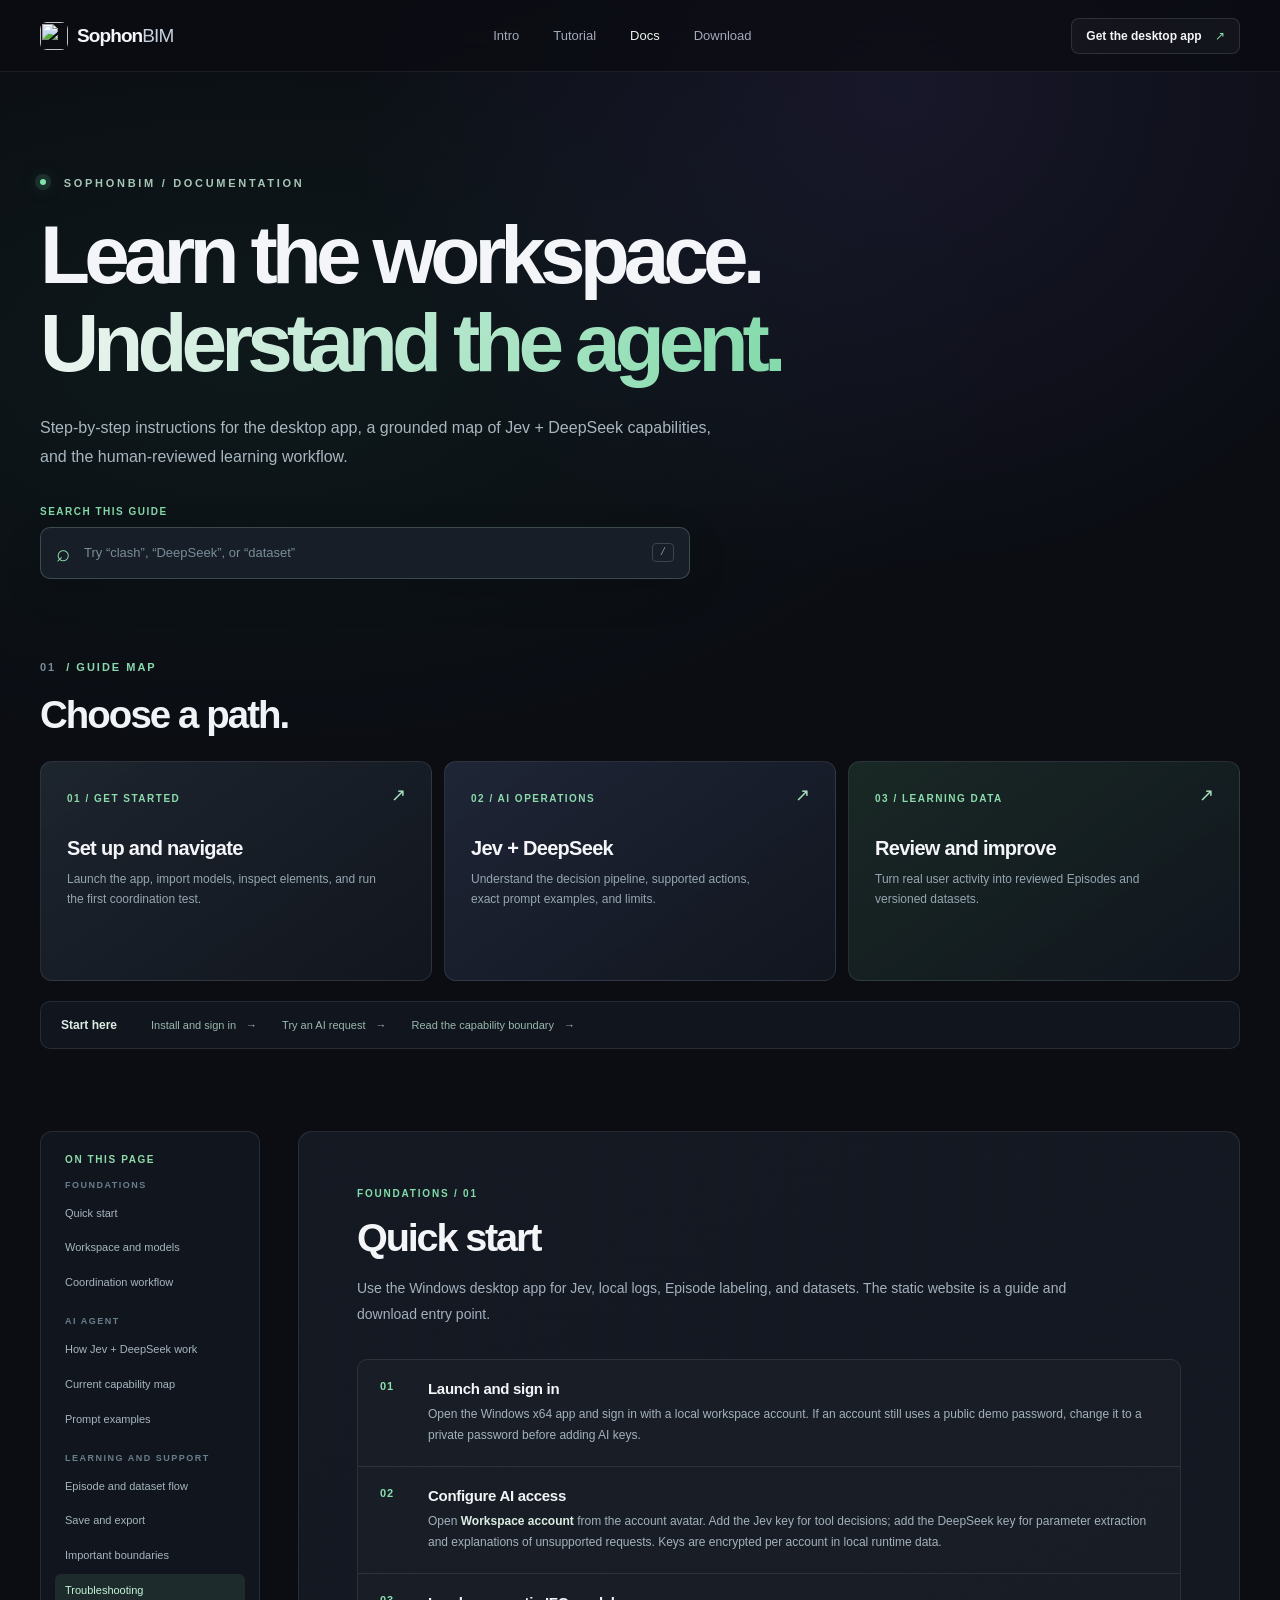
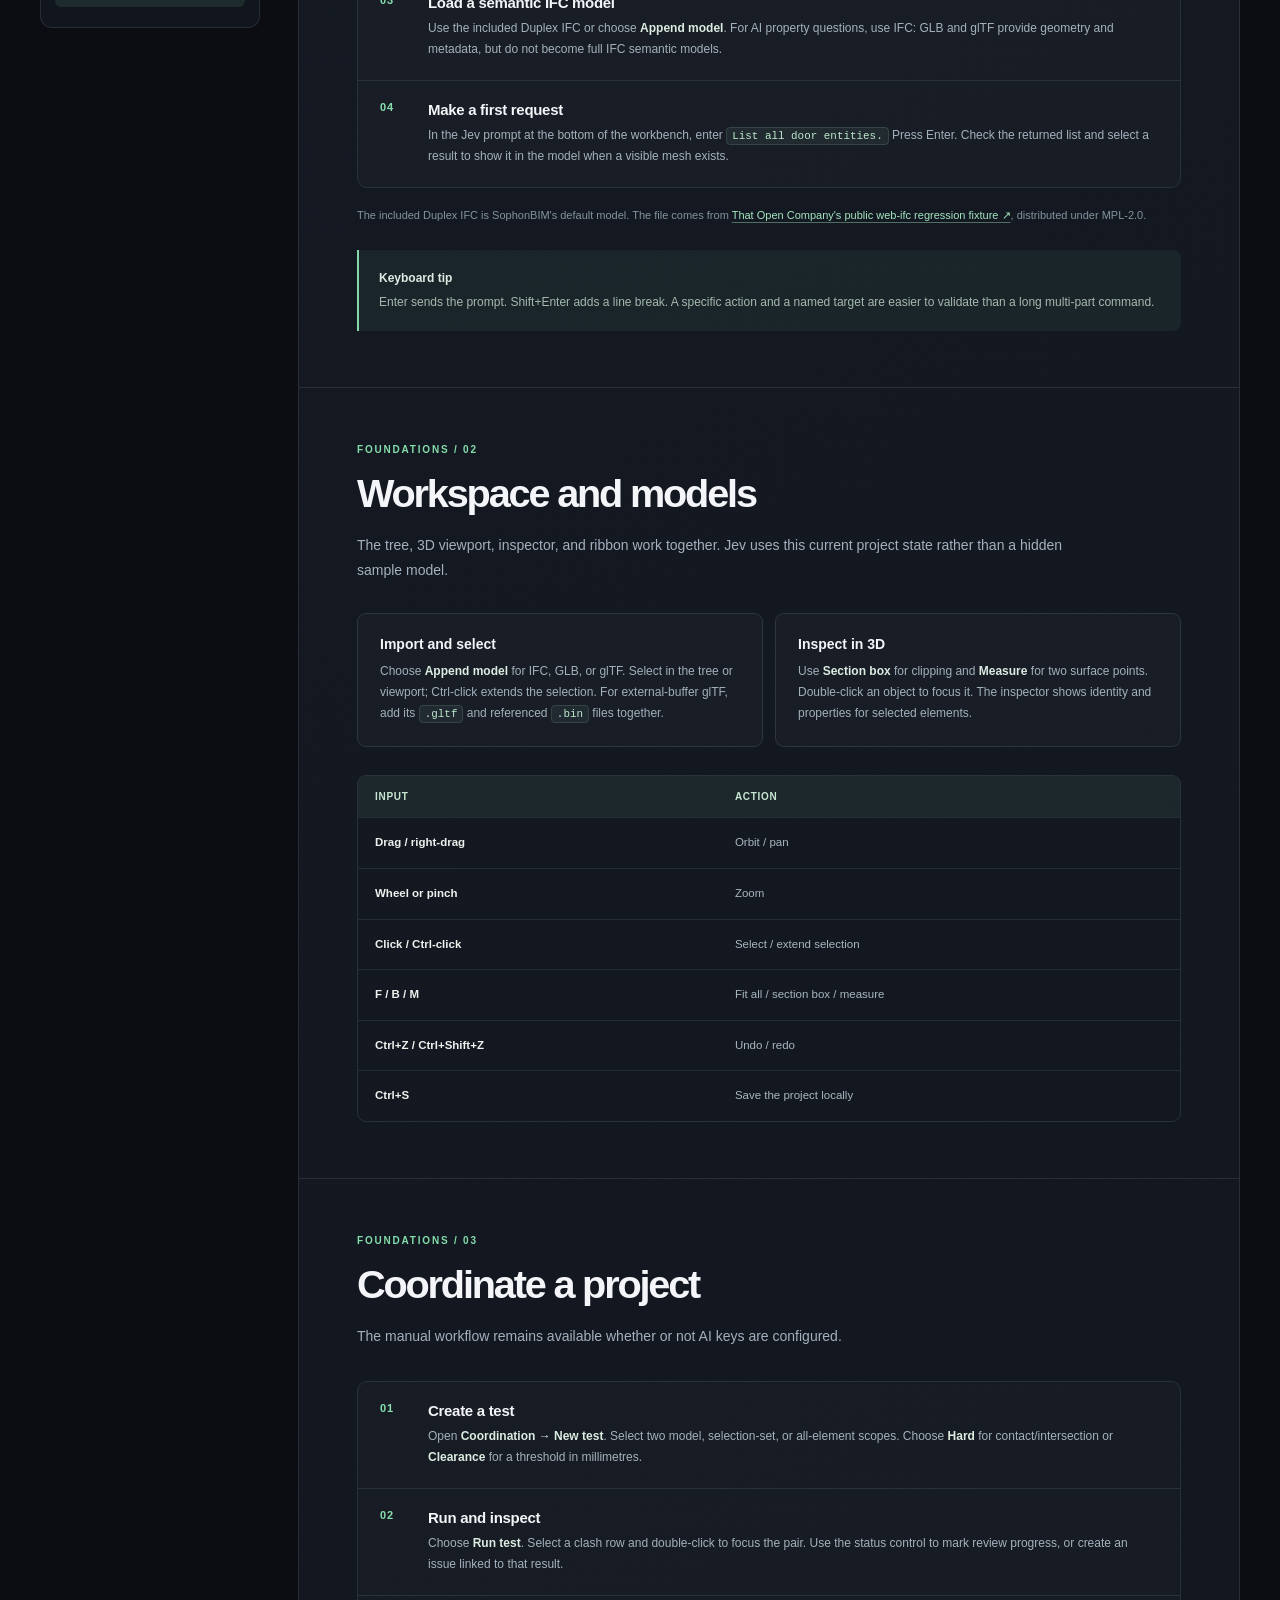
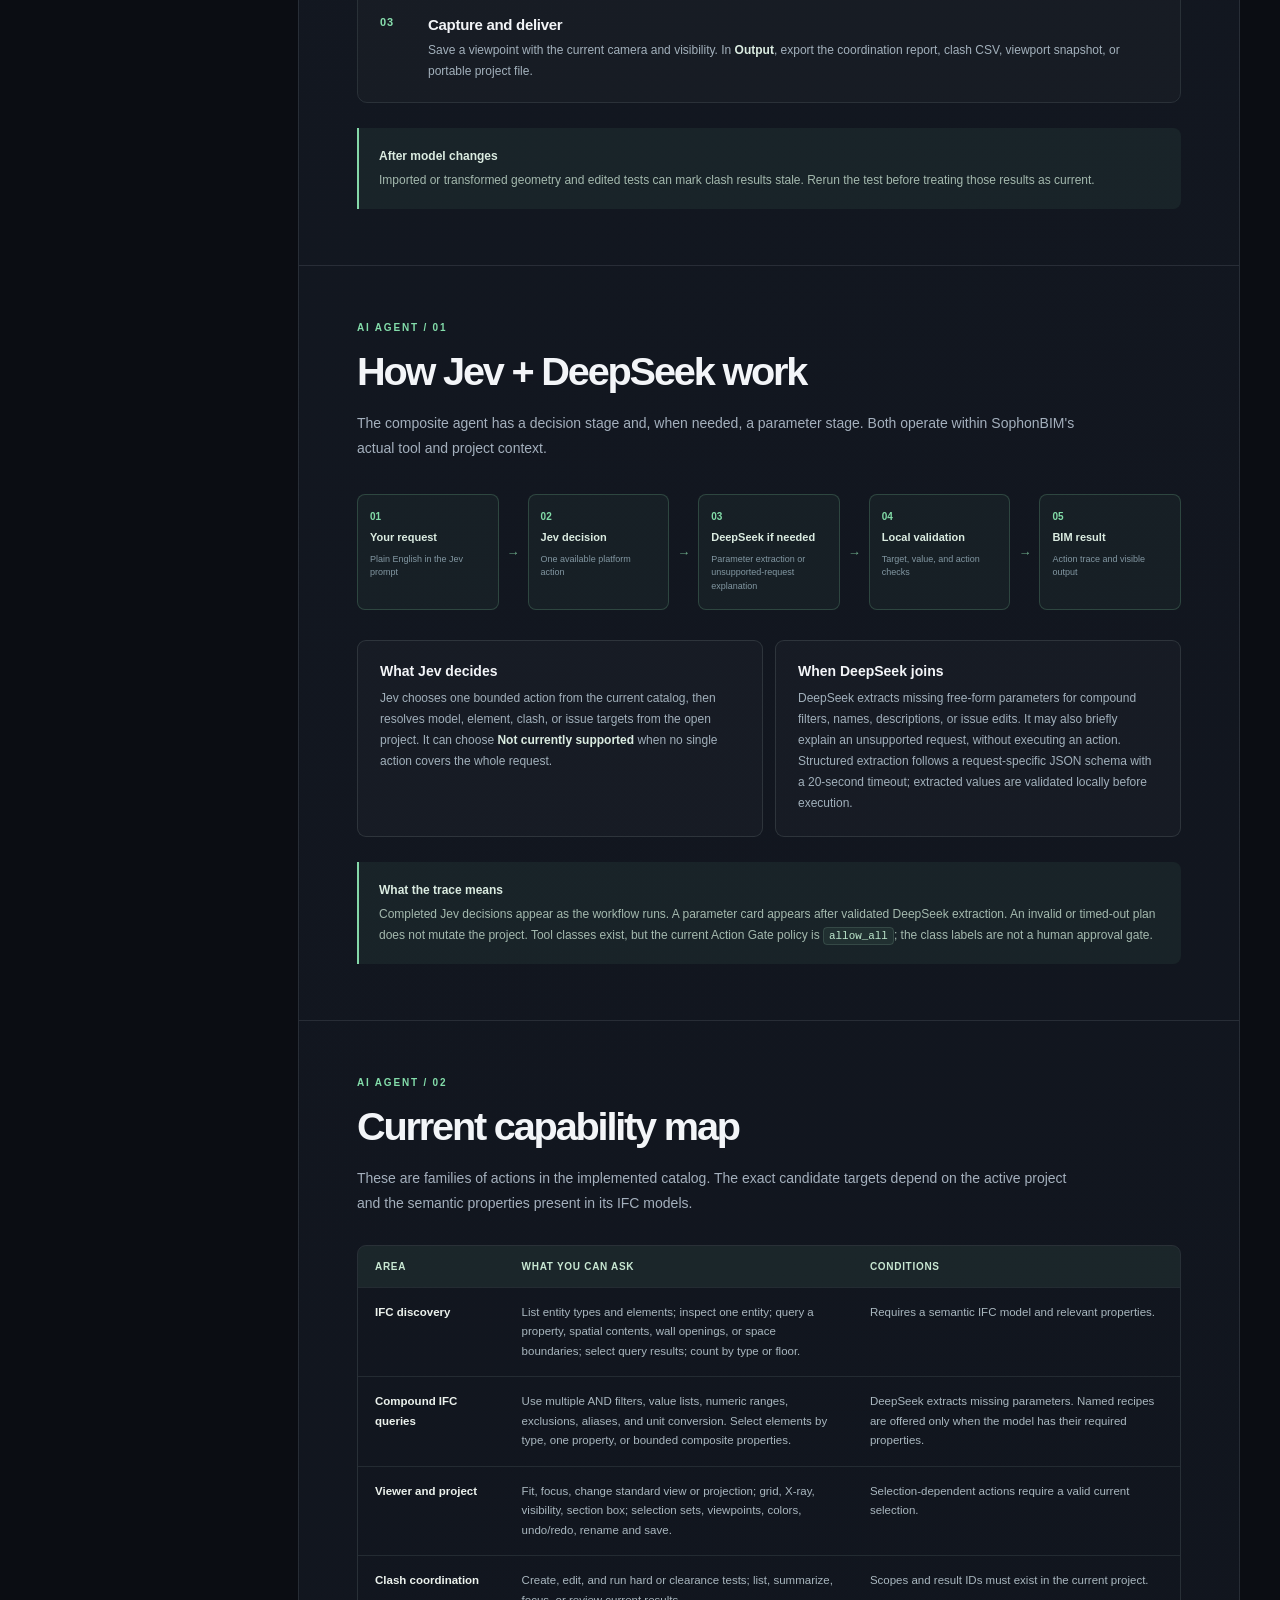
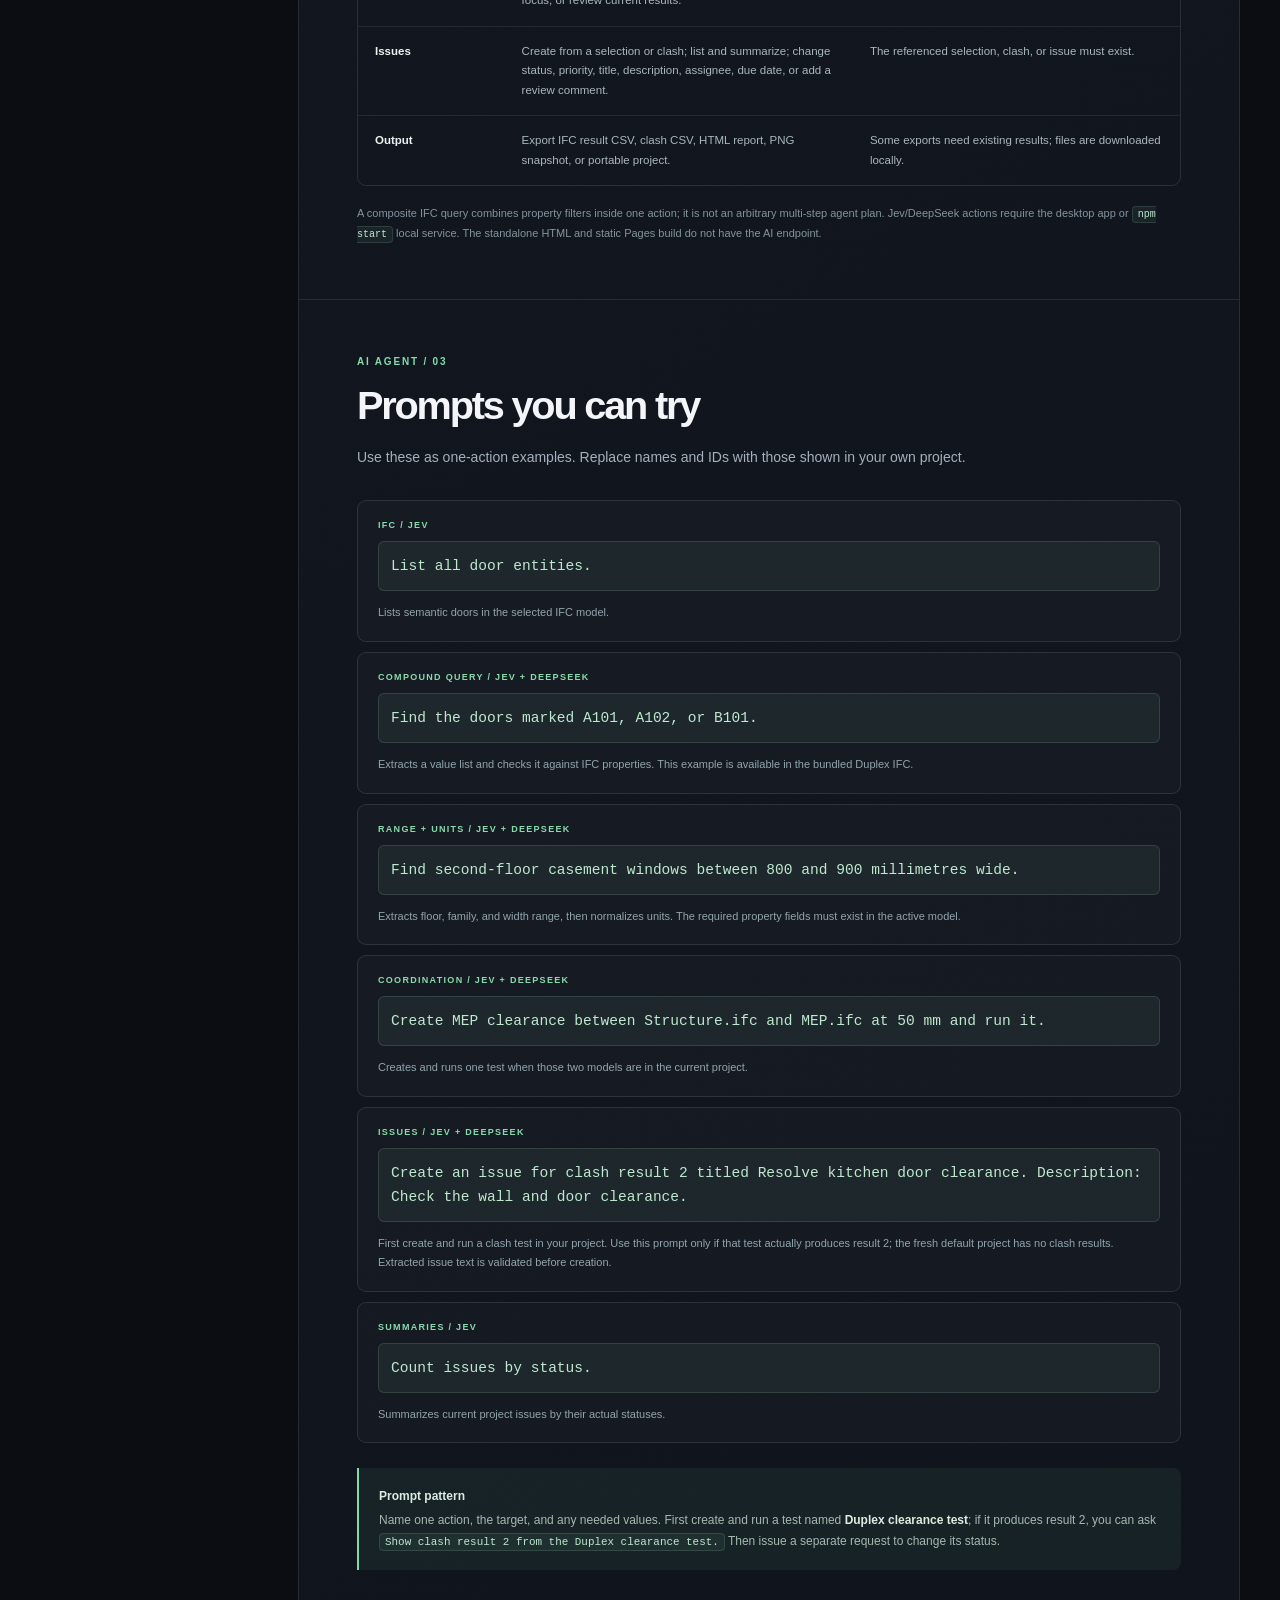
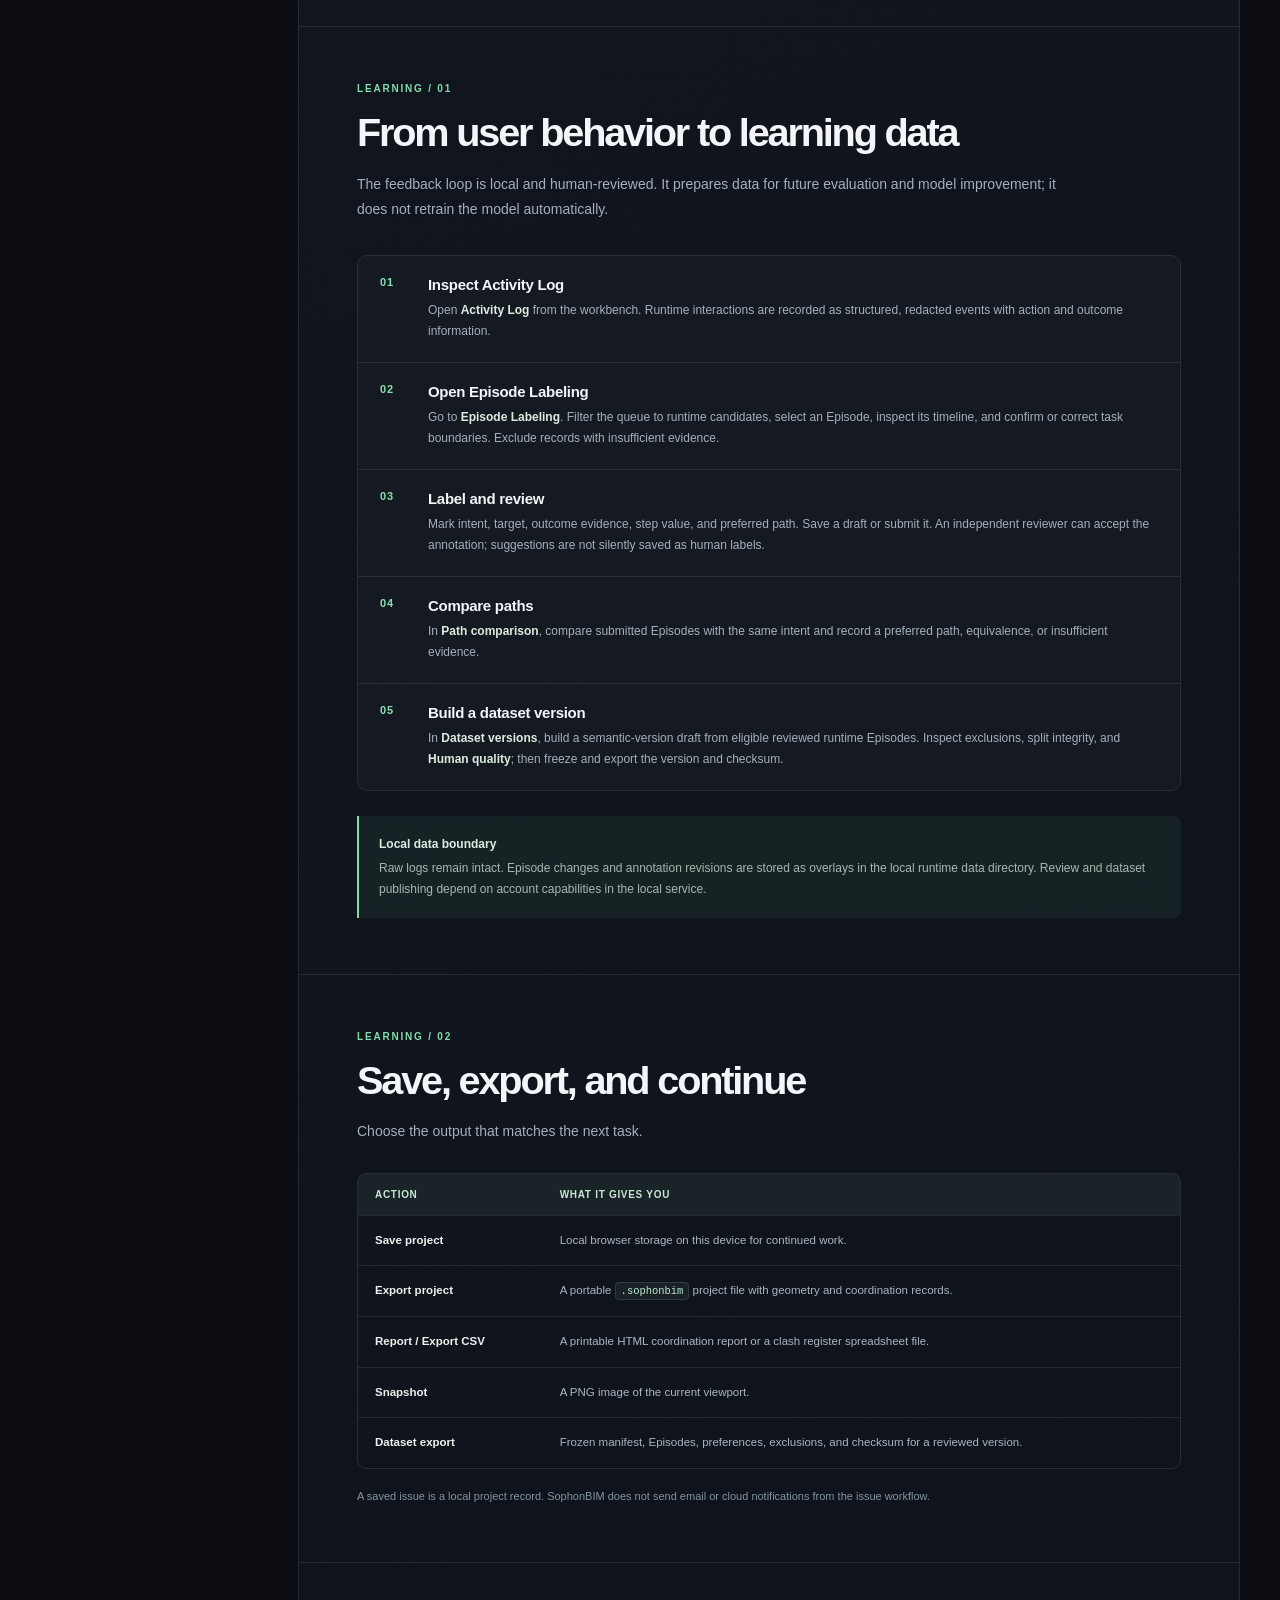
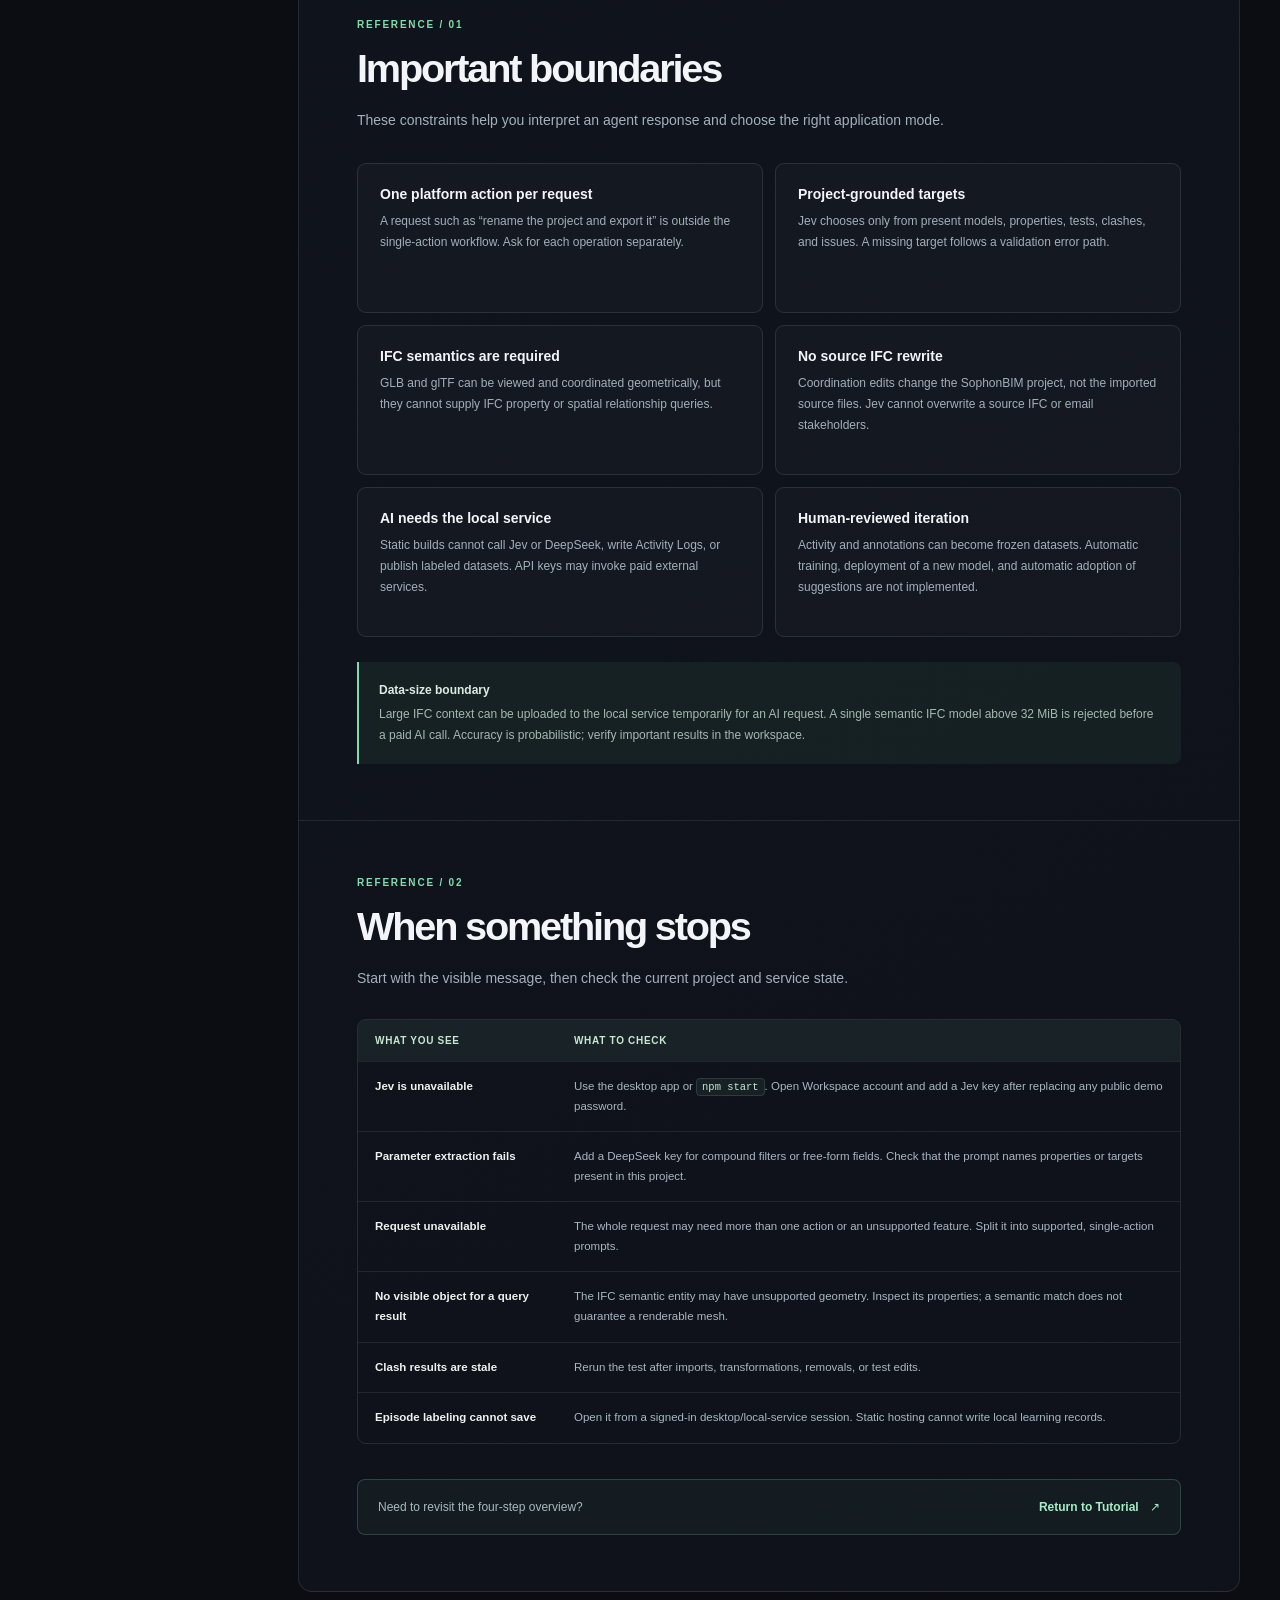
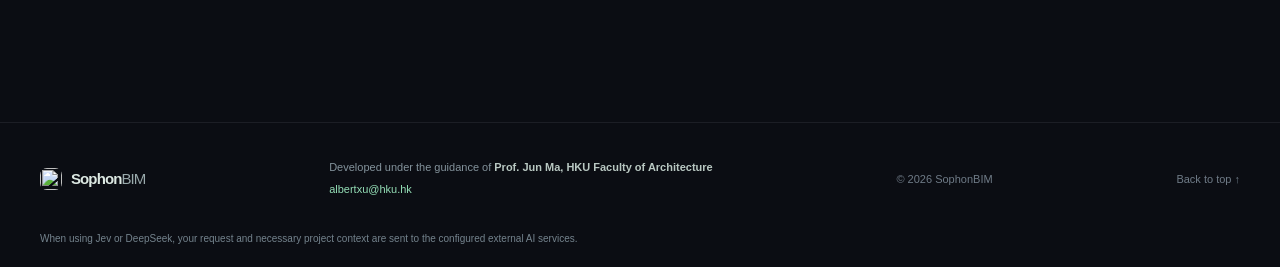
==== docs.html @ 4ff886bc "Add SophonBIM website pages" ====
<!doctype html>
<html lang="en">
<head>
  <meta charset="utf-8">
  <meta name="viewport" content="width=device-width, initial-scale=1">
  <meta name="theme-color" content="#0b0d13">
  <meta name="description" content="SophonBIM documentation: setup, Jev and DeepSeek agent capabilities, BIM coordination, Episode labeling, datasets, and troubleshooting.">
  <title>Documentation — SophonBIM</title>
  <link rel="icon" type="image/svg+xml" href="assets/mark.svg">
  <link rel="stylesheet" href="styles.css">
  <link rel="stylesheet" href="docs.css">
  <script type="module" src="docs.js"></script>
</head>
<body>
  <a class="skip-link" href="#docs-main">Skip to documentation</a>
  <div class="page-glow" aria-hidden="true"></div>
  <header class="site-header">
    <div class="container header-inner">
      <a class="brand" href="index.html#intro" aria-label="SophonBIM home"><img src="assets/mark.svg" width="28" height="28" alt=""><span>Sophon<span>BIM</span></span></a>
      <nav class="main-nav" aria-label="Main navigation"><a href="index.html#intro">Intro</a><a href="index.html#tutorial">Tutorial</a><a href="docs.html" aria-current="page">Docs</a><a href="index.html#download">Download</a></nav>
      <a class="header-action" href="index.html#download">Get the desktop app <span aria-hidden="true">↗</span></a>
    </div>
  </header>

  <main id="docs-main">
    <section class="docs-hero container" aria-labelledby="docs-title">
      <p class="eyebrow"><span class="signal" aria-hidden="true"></span> SOPHONBIM / DOCUMENTATION</p>
      <h1 id="docs-title">Learn the workspace.<br><span>Understand the agent.</span></h1>
      <p>Step-by-step instructions for the desktop app, a grounded map of Jev + DeepSeek capabilities, and the human-reviewed learning workflow.</p>
      <div class="docs-search-wrap">
        <label for="docs-search">Search this guide</label>
        <div class="docs-search-box"><span aria-hidden="true">⌕</span><input id="docs-search" type="search" placeholder="Try “clash”, “DeepSeek”, or “dataset”" autocomplete="off"><kbd>/</kbd></div>
        <div class="docs-search-results" id="docs-search-results" role="status" aria-live="polite" hidden></div>
      </div>
    </section>

    <section class="docs-hub container" aria-labelledby="docs-hub-title">
      <div class="docs-hub-heading"><p class="section-label"><span>01</span> / GUIDE MAP</p><h2 id="docs-hub-title">Choose a path.</h2></div>
      <div class="docs-category-grid">
        <a href="#start"><span>01 / GET STARTED</span><h3>Set up and navigate</h3><p>Launch the app, import models, inspect elements, and run the first coordination test.</p><b aria-hidden="true">↗</b></a>
        <a href="#jev"><span>02 / AI OPERATIONS</span><h3>Jev + DeepSeek</h3><p>Understand the decision pipeline, supported actions, exact prompt examples, and limits.</p><b aria-hidden="true">↗</b></a>
        <a href="#learning"><span>03 / LEARNING DATA</span><h3>Review and improve</h3><p>Turn real user activity into reviewed Episodes and versioned datasets.</p><b aria-hidden="true">↗</b></a>
      </div>
      <div class="docs-start-here"><strong>Start here</strong><a href="#start">Install and sign in <span>→</span></a><a href="#recipes">Try an AI request <span>→</span></a><a href="#limits">Read the capability boundary <span>→</span></a></div>
    </section>

    <div class="docs-layout container">
      <aside class="docs-sidebar" aria-label="Documentation contents">
        <div class="docs-sidebar-title">ON THIS PAGE</div>
        <nav>
          <span>FOUNDATIONS</span>
          <a href="#start">Quick start</a>
          <a href="#workspace">Workspace and models</a>
          <a href="#coordination">Coordination workflow</a>
          <span>AI AGENT</span>
          <a href="#jev">How Jev + DeepSeek work</a>
          <a href="#capabilities">Current capability map</a>
          <a href="#recipes">Prompt examples</a>
          <span>LEARNING AND SUPPORT</span>
          <a href="#learning">Episode and dataset flow</a>
          <a href="#exports">Save and export</a>
          <a href="#limits">Important boundaries</a>
          <a href="#troubleshooting">Troubleshooting</a>
        </nav>
      </aside>

      <div class="docs-content">
        <section class="doc-section" id="start">
          <div class="doc-heading"><span>FOUNDATIONS / 01</span><h2>Quick start</h2><p>Use the Windows desktop app for Jev, local logs, Episode labeling, and datasets. The static website is a guide and download entry point.</p></div>
          <ol class="doc-steps">
            <li><b>01</b><div><h3>Launch and sign in</h3><p>Open the Windows x64 app and sign in with a local workspace account. If an account still uses a public demo password, change it to a private password before adding AI keys.</p></div></li>
            <li><b>02</b><div><h3>Configure AI access</h3><p>Open <strong>Workspace account</strong> from the account avatar. Add the Jev key for tool decisions; add the DeepSeek key for parameter extraction and explanations of unsupported requests. Keys are encrypted per account in local runtime data.</p></div></li>
            <li><b>03</b><div><h3>Load a semantic IFC model</h3><p>Use the included Duplex IFC or choose <strong>Append model</strong>. For AI property questions, use IFC: GLB and glTF provide geometry and metadata, but do not become full IFC semantic models.</p></div></li>
            <li><b>04</b><div><h3>Make a first request</h3><p>In the Jev prompt at the bottom of the workbench, enter <code>List all door entities.</code> Press Enter. Check the returned list and select a result to show it in the model when a visible mesh exists.</p></div></li>
          </ol>
          <p class="doc-small-note">The included Duplex IFC is SophonBIM's default model. The file comes from <a href="https://github.com/ThatOpen/engine_web-ifc/blob/main/tests/ifcfiles/public/duplex.ifc" target="_blank" rel="noopener noreferrer">That Open Company's public web-ifc regression fixture ↗</a>, distributed under MPL-2.0.</p>
          <div class="doc-callout"><strong>Keyboard tip</strong><p>Enter sends the prompt. Shift+Enter adds a line break. A specific action and a named target are easier to validate than a long multi-part command.</p></div>
        </section>

        <section class="doc-section" id="workspace">
          <div class="doc-heading"><span>FOUNDATIONS / 02</span><h2>Workspace and models</h2><p>The tree, 3D viewport, inspector, and ribbon work together. Jev uses this current project state rather than a hidden sample model.</p></div>
          <div class="doc-grid-two">
            <div class="doc-mini-card"><h3>Import and select</h3><p>Choose <strong>Append model</strong> for IFC, GLB, or glTF. Select in the tree or viewport; Ctrl-click extends the selection. For external-buffer glTF, add its <code>.gltf</code> and referenced <code>.bin</code> files together.</p></div>
            <div class="doc-mini-card"><h3>Inspect in 3D</h3><p>Use <strong>Section box</strong> for clipping and <strong>Measure</strong> for two surface points. Double-click an object to focus it. The inspector shows identity and properties for selected elements.</p></div>
          </div>
          <div class="doc-table-wrap"><table class="doc-table"><caption>Common controls</caption><thead><tr><th>Input</th><th>Action</th></tr></thead><tbody><tr><td>Drag / right-drag</td><td>Orbit / pan</td></tr><tr><td>Wheel or pinch</td><td>Zoom</td></tr><tr><td>Click / Ctrl-click</td><td>Select / extend selection</td></tr><tr><td>F / B / M</td><td>Fit all / section box / measure</td></tr><tr><td>Ctrl+Z / Ctrl+Shift+Z</td><td>Undo / redo</td></tr><tr><td>Ctrl+S</td><td>Save the project locally</td></tr></tbody></table></div>
        </section>

        <section class="doc-section" id="coordination">
          <div class="doc-heading"><span>FOUNDATIONS / 03</span><h2>Coordinate a project</h2><p>The manual workflow remains available whether or not AI keys are configured.</p></div>
          <ol class="doc-steps">
            <li><b>01</b><div><h3>Create a test</h3><p>Open <strong>Coordination → New test</strong>. Select two model, selection-set, or all-element scopes. Choose <strong>Hard</strong> for contact/intersection or <strong>Clearance</strong> for a threshold in millimetres.</p></div></li>
            <li><b>02</b><div><h3>Run and inspect</h3><p>Choose <strong>Run test</strong>. Select a clash row and double-click to focus the pair. Use the status control to mark review progress, or create an issue linked to that result.</p></div></li>
            <li><b>03</b><div><h3>Capture and deliver</h3><p>Save a viewpoint with the current camera and visibility. In <strong>Output</strong>, export the coordination report, clash CSV, viewport snapshot, or portable project file.</p></div></li>
          </ol>
          <div class="doc-callout"><strong>After model changes</strong><p>Imported or transformed geometry and edited tests can mark clash results stale. Rerun the test before treating those results as current.</p></div>
        </section>

        <section class="doc-section" id="jev">
          <div class="doc-heading"><span>AI AGENT / 01</span><h2>How Jev + DeepSeek work</h2><p>The composite agent has a decision stage and, when needed, a parameter stage. Both operate within SophonBIM's actual tool and project context.</p></div>
          <div class="agent-pipeline" aria-label="Agent workflow"><div><b>01</b><strong>Your request</strong><small>Plain English in the Jev prompt</small></div><span>→</span><div><b>02</b><strong>Jev decision</strong><small>One available platform action</small></div><span>→</span><div><b>03</b><strong>DeepSeek if needed</strong><small>Parameter extraction or unsupported-request explanation</small></div><span>→</span><div><b>04</b><strong>Local validation</strong><small>Target, value, and action checks</small></div><span>→</span><div><b>05</b><strong>BIM result</strong><small>Action trace and visible output</small></div></div>
          <div class="doc-grid-two">
            <div class="doc-mini-card"><h3>What Jev decides</h3><p>Jev chooses one bounded action from the current catalog, then resolves model, element, clash, or issue targets from the open project. It can choose <strong>Not currently supported</strong> when no single action covers the whole request.</p></div>
            <div class="doc-mini-card"><h3>When DeepSeek joins</h3><p>DeepSeek extracts missing free-form parameters for compound filters, names, descriptions, or issue edits. It may also briefly explain an unsupported request, without executing an action. Structured extraction follows a request-specific JSON schema with a 20-second timeout; extracted values are validated locally before execution.</p></div>
          </div>
          <div class="doc-callout"><strong>What the trace means</strong><p>Completed Jev decisions appear as the workflow runs. A parameter card appears after validated DeepSeek extraction. An invalid or timed-out plan does not mutate the project. Tool classes exist, but the current Action Gate policy is <code>allow_all</code>; the class labels are not a human approval gate.</p></div>
        </section>

        <section class="doc-section" id="capabilities">
          <div class="doc-heading"><span>AI AGENT / 02</span><h2>Current capability map</h2><p>These are families of actions in the implemented catalog. The exact candidate targets depend on the active project and the semantic properties present in its IFC models.</p></div>
          <div class="doc-table-wrap"><table class="doc-table capability-table"><caption>Jev actions by task</caption><thead><tr><th>Area</th><th>What you can ask</th><th>Conditions</th></tr></thead><tbody>
            <tr><td>IFC discovery</td><td>List entity types and elements; inspect one entity; query a property, spatial contents, wall openings, or space boundaries; select query results; count by type or floor.</td><td>Requires a semantic IFC model and relevant properties.</td></tr>
            <tr><td>Compound IFC queries</td><td>Use multiple AND filters, value lists, numeric ranges, exclusions, aliases, and unit conversion. Select elements by type, one property, or bounded composite properties.</td><td>DeepSeek extracts missing parameters. Named recipes are offered only when the model has their required properties.</td></tr>
            <tr><td>Viewer and project</td><td>Fit, focus, change standard view or projection; grid, X-ray, visibility, section box; selection sets, viewpoints, colors, undo/redo, rename and save.</td><td>Selection-dependent actions require a valid current selection.</td></tr>
            <tr><td>Clash coordination</td><td>Create, edit, and run hard or clearance tests; list, summarize, focus, or review current results.</td><td>Scopes and result IDs must exist in the current project.</td></tr>
            <tr><td>Issues</td><td>Create from a selection or clash; list and summarize; change status, priority, title, description, assignee, due date, or add a review comment.</td><td>The referenced selection, clash, or issue must exist.</td></tr>
            <tr><td>Output</td><td>Export IFC result CSV, clash CSV, HTML report, PNG snapshot, or portable project.</td><td>Some exports need existing results; files are downloaded locally.</td></tr>
          </tbody></table></div>
          <p class="doc-small-note">A composite IFC query combines property filters inside one action; it is not an arbitrary multi-step agent plan. Jev/DeepSeek actions require the desktop app or <code>npm start</code> local service. The standalone HTML and static Pages build do not have the AI endpoint.</p>
        </section>

        <section class="doc-section" id="recipes">
          <div class="doc-heading"><span>AI AGENT / 03</span><h2>Prompts you can try</h2><p>Use these as one-action examples. Replace names and IDs with those shown in your own project.</p></div>
          <div class="prompt-recipes">
            <div><span>IFC / JEV</span><code>List all door entities.</code><p>Lists semantic doors in the selected IFC model.</p></div>
            <div><span>COMPOUND QUERY / JEV + DEEPSEEK</span><code>Find the doors marked A101, A102, or B101.</code><p>Extracts a value list and checks it against IFC properties. This example is available in the bundled Duplex IFC.</p></div>
            <div><span>RANGE + UNITS / JEV + DEEPSEEK</span><code>Find second-floor casement windows between 800 and 900 millimetres wide.</code><p>Extracts floor, family, and width range, then normalizes units. The required property fields must exist in the active model.</p></div>
            <div><span>COORDINATION / JEV + DEEPSEEK</span><code>Create MEP clearance between Structure.ifc and MEP.ifc at 50 mm and run it.</code><p>Creates and runs one test when those two models are in the current project.</p></div>
            <div><span>ISSUES / JEV + DEEPSEEK</span><code>Create an issue for clash result 2 titled Resolve kitchen door clearance. Description: Check the wall and door clearance.</code><p>First create and run a clash test in your project. Use this prompt only if that test actually produces result 2; the fresh default project has no clash results. Extracted issue text is validated before creation.</p></div>
            <div><span>SUMMARIES / JEV</span><code>Count issues by status.</code><p>Summarizes current project issues by their actual statuses.</p></div>
          </div>
          <div class="doc-callout"><strong>Prompt pattern</strong><p>Name one action, the target, and any needed values. First create and run a test named <strong>Duplex clearance test</strong>; if it produces result 2, you can ask <code>Show clash result 2 from the Duplex clearance test.</code> Then issue a separate request to change its status.</p></div>
        </section>

        <section class="doc-section" id="learning">
          <div class="doc-heading"><span>LEARNING / 01</span><h2>From user behavior to learning data</h2><p>The feedback loop is local and human-reviewed. It prepares data for future evaluation and model improvement; it does not retrain the model automatically.</p></div>
          <ol class="doc-steps">
            <li><b>01</b><div><h3>Inspect Activity Log</h3><p>Open <strong>Activity Log</strong> from the workbench. Runtime interactions are recorded as structured, redacted events with action and outcome information.</p></div></li>
            <li><b>02</b><div><h3>Open Episode Labeling</h3><p>Go to <strong>Episode Labeling</strong>. Filter the queue to runtime candidates, select an Episode, inspect its timeline, and confirm or correct task boundaries. Exclude records with insufficient evidence.</p></div></li>
            <li><b>03</b><div><h3>Label and review</h3><p>Mark intent, target, outcome evidence, step value, and preferred path. Save a draft or submit it. An independent reviewer can accept the annotation; suggestions are not silently saved as human labels.</p></div></li>
            <li><b>04</b><div><h3>Compare paths</h3><p>In <strong>Path comparison</strong>, compare submitted Episodes with the same intent and record a preferred path, equivalence, or insufficient evidence.</p></div></li>
            <li><b>05</b><div><h3>Build a dataset version</h3><p>In <strong>Dataset versions</strong>, build a semantic-version draft from eligible reviewed runtime Episodes. Inspect exclusions, split integrity, and <strong>Human quality</strong>; then freeze and export the version and checksum.</p></div></li>
          </ol>
          <div class="doc-callout"><strong>Local data boundary</strong><p>Raw logs remain intact. Episode changes and annotation revisions are stored as overlays in the local runtime data directory. Review and dataset publishing depend on account capabilities in the local service.</p></div>
        </section>

        <section class="doc-section" id="exports">
          <div class="doc-heading"><span>LEARNING / 02</span><h2>Save, export, and continue</h2><p>Choose the output that matches the next task.</p></div>
          <div class="doc-table-wrap"><table class="doc-table"><caption>Output choices</caption><thead><tr><th>Action</th><th>What it gives you</th></tr></thead><tbody><tr><td>Save project</td><td>Local browser storage on this device for continued work.</td></tr><tr><td>Export project</td><td>A portable <code>.sophonbim</code> project file with geometry and coordination records.</td></tr><tr><td>Report / Export CSV</td><td>A printable HTML coordination report or a clash register spreadsheet file.</td></tr><tr><td>Snapshot</td><td>A PNG image of the current viewport.</td></tr><tr><td>Dataset export</td><td>Frozen manifest, Episodes, preferences, exclusions, and checksum for a reviewed version.</td></tr></tbody></table></div>
          <p class="doc-small-note">A saved issue is a local project record. SophonBIM does not send email or cloud notifications from the issue workflow.</p>
        </section>

        <section class="doc-section" id="limits">
          <div class="doc-heading"><span>REFERENCE / 01</span><h2>Important boundaries</h2><p>These constraints help you interpret an agent response and choose the right application mode.</p></div>
          <div class="doc-grid-two boundary-grid">
            <div class="doc-mini-card"><h3>One platform action per request</h3><p>A request such as “rename the project and export it” is outside the single-action workflow. Ask for each operation separately.</p></div>
            <div class="doc-mini-card"><h3>Project-grounded targets</h3><p>Jev chooses only from present models, properties, tests, clashes, and issues. A missing target follows a validation error path.</p></div>
            <div class="doc-mini-card"><h3>IFC semantics are required</h3><p>GLB and glTF can be viewed and coordinated geometrically, but they cannot supply IFC property or spatial relationship queries.</p></div>
            <div class="doc-mini-card"><h3>No source IFC rewrite</h3><p>Coordination edits change the SophonBIM project, not the imported source files. Jev cannot overwrite a source IFC or email stakeholders.</p></div>
            <div class="doc-mini-card"><h3>AI needs the local service</h3><p>Static builds cannot call Jev or DeepSeek, write Activity Logs, or publish labeled datasets. API keys may invoke paid external services.</p></div>
            <div class="doc-mini-card"><h3>Human-reviewed iteration</h3><p>Activity and annotations can become frozen datasets. Automatic training, deployment of a new model, and automatic adoption of suggestions are not implemented.</p></div>
          </div>
          <div class="doc-callout"><strong>Data-size boundary</strong><p>Large IFC context can be uploaded to the local service temporarily for an AI request. A single semantic IFC model above 32 MiB is rejected before a paid AI call. Accuracy is probabilistic; verify important results in the workspace.</p></div>
        </section>

        <section class="doc-section" id="troubleshooting">
          <div class="doc-heading"><span>REFERENCE / 02</span><h2>When something stops</h2><p>Start with the visible message, then check the current project and service state.</p></div>
          <div class="doc-table-wrap"><table class="doc-table"><caption>Common issues</caption><thead><tr><th>What you see</th><th>What to check</th></tr></thead><tbody>
            <tr><td>Jev is unavailable</td><td>Use the desktop app or <code>npm start</code>. Open Workspace account and add a Jev key after replacing any public demo password.</td></tr>
            <tr><td>Parameter extraction fails</td><td>Add a DeepSeek key for compound filters or free-form fields. Check that the prompt names properties or targets present in this project.</td></tr>
            <tr><td>Request unavailable</td><td>The whole request may need more than one action or an unsupported feature. Split it into supported, single-action prompts.</td></tr>
            <tr><td>No visible object for a query result</td><td>The IFC semantic entity may have unsupported geometry. Inspect its properties; a semantic match does not guarantee a renderable mesh.</td></tr>
            <tr><td>Clash results are stale</td><td>Rerun the test after imports, transformations, removals, or test edits.</td></tr>
            <tr><td>Episode labeling cannot save</td><td>Open it from a signed-in desktop/local-service session. Static hosting cannot write local learning records.</td></tr>
          </tbody></table></div>
          <div class="docs-end-link"><p>Need to revisit the four-step overview?</p><a href="index.html#tutorial">Return to Tutorial <span aria-hidden="true">↗</span></a></div>
        </section>
      </div>
    </div>
  </main>

  <footer class="site-footer"><div class="container footer-inner"><a class="brand footer-brand" href="index.html#intro"><img src="assets/mark.svg" width="22" height="22" alt=""><span>Sophon<span>BIM</span></span></a><div class="footer-credit"><span>Developed under the guidance of <a class="footer-professor" href="https://www.arch.hku.hk/staff/upad/ma-jun/">Prof. Jun Ma, HKU Faculty of Architecture</a></span><a href="mailto:albertxu@hku.hk">albertxu@hku.hk</a></div><span>© 2026 SophonBIM</span><a href="#docs-main">Back to top ↑</a></div><p class="container footer-disclosure">When using Jev or DeepSeek, your request and necessary project context are sent to the configured external AI services.</p></footer>
</body>
</html>
---- styles.css ----
:root{color-scheme:dark;--bg:#0b0d13;--surface:#12151d;--surface-2:#171b25;--line:rgba(212,224,238,.11);--text:#f3f5f8;--muted:#a1a8b8;--soft:#788295;--green:#83dfad;--green-strong:#b2f1ce;font-family:Inter,"Segoe UI",Arial,sans-serif;font-synthesis:none;text-rendering:optimizeLegibility;-webkit-font-smoothing:antialiased}
*{box-sizing:border-box}
html{scroll-behavior:smooth}
body{margin:0;background:var(--bg);color:var(--text);min-width:320px;overflow-x:hidden}
a{color:inherit;text-decoration:none}
button,a{-webkit-tap-highlight-color:transparent}
a:focus-visible{outline:2px solid var(--green);outline-offset:4px;border-radius:4px}
img{max-width:100%}
.container{width:min(1200px,calc(100% - 64px));margin-inline:auto}
.skip-link{position:absolute;z-index:100;left:18px;top:-100px;padding:10px 14px;background:#fff;color:#0b0d13}
.skip-link:focus{top:14px}
.page-glow{position:absolute;inset:0 0 auto;width:100%;height:900px;background:radial-gradient(ellipse at 70% 10%,rgba(89,77,164,.16),transparent 43%),radial-gradient(ellipse at 20% 40%,rgba(35,118,92,.11),transparent 52%);pointer-events:none;z-index:0}
.site-header{position:sticky;top:0;z-index:20;height:72px;border-bottom:1px solid rgba(255,255,255,.075);background:rgba(11,13,19,.82);backdrop-filter:blur(20px)}
.header-inner{height:100%;display:flex;align-items:center;gap:30px}
.brand{display:inline-flex;align-items:center;gap:9px;font-size:19px;font-weight:750;letter-spacing:-.9px;white-space:nowrap}
.brand img{display:block;border-radius:7px}
.brand span span{font-weight:500;color:#c7d1db}
.main-nav{display:flex;gap:34px;align-items:center;margin-inline:auto;font-size:13px;color:#a4aabb}
.main-nav a{transition:color .2s ease}
.main-nav a:hover{color:#fff}
.header-action{font-size:12px;font-weight:650;padding:10px 14px;border:1px solid rgba(137,151,170,.22);background:rgba(255,255,255,.035);border-radius:8px;white-space:nowrap;transition:border-color .2s ease,background .2s ease}
.header-action:hover{border-color:rgba(131,223,173,.5);background:rgba(131,223,173,.08)}
.header-action span{margin-left:10px;color:var(--green)}
.section{position:relative;scroll-margin-top:72px}
.intro{padding:114px 0 0;isolation:isolate}
.intro:before{content:"";position:absolute;inset:0 0 auto;height:660px;z-index:-1;background-image:linear-gradient(rgba(111,137,150,.035) 1px,transparent 1px),linear-gradient(90deg,rgba(111,137,150,.035) 1px,transparent 1px);background-size:82px 82px;mask-image:linear-gradient(to bottom,black,transparent 85%)}
.intro-copy{text-align:center;max-width:850px;margin-inline:auto}
.eyebrow{margin:0 0 22px;font-size:11px;letter-spacing:2.7px;font-weight:700;color:#a6c5b7}
.signal{display:inline-block;width:6px;height:6px;border-radius:50%;background:#7de3a8;box-shadow:0 0 0 5px rgba(125,227,168,.12),0 0 18px rgba(125,227,168,.5);vertical-align:2px;margin-right:12px}
.intro h1{font-size:clamp(56px,7.2vw,104px);line-height:1.065;letter-spacing:-.075em;margin:0;font-weight:730}
.intro h1 span{background:linear-gradient(110deg,#f1f4f7 8%,#bed2d4 46%,#7edbab 86%);-webkit-background-clip:text;background-clip:text;color:transparent}
.intro-description{font-size:17px;line-height:1.9;color:#aab3c0;max-width:660px;margin:28px auto 0}
.intro-actions{display:flex;justify-content:center;gap:12px;margin-top:32px}
.button{min-height:47px;display:inline-flex;align-items:center;justify-content:center;gap:25px;padding:0 19px;border-radius:8px;font-weight:680;font-size:13px;transition:transform .2s ease,background .2s ease,border-color .2s ease,box-shadow .2s ease;white-space:nowrap}
.button:hover{transform:translateY(-2px)}
.button-primary{color:#102018;background:linear-gradient(180deg,#a0e8c0,#76d2a1);box-shadow:0 8px 28px rgba(76,174,122,.16)}
.button-primary:hover{background:linear-gradient(180deg,#b1f3cc,#87dcb0);box-shadow:0 11px 34px rgba(76,174,122,.22)}
.button-quiet{border:1px solid rgba(211,225,237,.16);background:rgba(255,255,255,.035);color:#dce5eb}
.button-quiet:hover{background:rgba(255,255,255,.07);border-color:rgba(211,225,237,.3)}
.product-stage{position:relative;margin:84px auto 0;width:min(1080px,100%)}
.stage-halo{position:absolute;z-index:-1;inset:-120px -80px -60px;background:radial-gradient(ellipse at 50% 55%,rgba(94,86,193,.27),transparent 54%),radial-gradient(ellipse at 55% 65%,rgba(48,160,116,.14),transparent 61%);filter:blur(12px)}
.window-frame{position:relative;border:1px solid rgba(224,232,243,.21);border-radius:14px;background:#151b24;box-shadow:0 40px 95px rgba(0,0,0,.55),0 0 0 8px rgba(255,255,255,.018);overflow:hidden;transform:perspective(1500px) rotateX(4deg);transform-origin:center top}
.window-caption{height:42px;padding:0 17px;display:flex;align-items:center;justify-content:space-between;border-bottom:1px solid rgba(224,232,243,.12);background:#151b24;color:#92a0ae;font-size:10px;font-weight:700;letter-spacing:1.7px}
.window-title{display:flex;align-items:center;gap:10px}
.window-dot{width:7px;height:7px;border-radius:50%;background:#73dc9f;box-shadow:0 0 13px #73dc9f}
.window-context{font-size:9px;color:#7d8a96;letter-spacing:1.5px}
.window-context span{color:#78dc9e;margin-left:5px}
.product-shot{display:block;width:100%;height:auto;aspect-ratio:16/10;object-fit:cover;object-position:center top}
.stage-tag{position:absolute;z-index:2;display:flex;align-items:center;gap:9px;padding:10px 13px;border:1px solid rgba(212,232,223,.21);border-radius:8px;background:rgba(22,30,37,.93);color:#dce7e1;font-size:11px;font-weight:650;box-shadow:0 18px 45px rgba(0,0,0,.35);backdrop-filter:blur(12px)}
.tag-left{left:-28px;top:24%}.tag-right{right:-23px;bottom:16%}.tag-led{width:6px;height:6px;background:#85dca8;border-radius:50%;box-shadow:0 0 12px #85dca8}.tag-right span{color:#82d8a6}
.intro-footnote{display:flex;justify-content:space-between;gap:20px;margin:32px auto 0;max-width:1080px;font-size:11px;font-weight:600;letter-spacing:.45px;color:#717d8e}
.tutorial{padding:154px 0 150px;background:linear-gradient(180deg,rgba(15,18,27,0),#10131b 22%,#10131b 82%,rgba(15,18,27,0))}
.section-heading{max-width:700px}
.section-label{display:flex;align-items:center;gap:10px;margin:0 0 20px;color:#8adbb0;font-size:11px;font-weight:800;letter-spacing:2px}
.section-label span{color:#788b9b}
.section-heading h2,.download-copy h2{font-size:clamp(40px,4.4vw,64px);line-height:1.15;letter-spacing:-.06em;font-weight:710;margin:0}
.section-heading>p:last-child,.download-copy>p:not(.section-label){color:#a0aaba;font-size:16px;line-height:1.8;max-width:610px;margin:21px 0 0}
.tutorial-grid{list-style:none;padding:0;margin:52px 0 0;display:grid;grid-template-columns:repeat(3,1fr);gap:14px}
.step-card{position:relative;display:flex;flex-direction:column;min-height:354px;padding:29px 28px 25px;border:1px solid var(--line);border-radius:12px;background:linear-gradient(150deg,rgba(35,42,56,.72),rgba(20,24,33,.88) 57%);overflow:hidden}
.step-card:before{content:"";position:absolute;right:-50px;top:-100px;width:230px;height:230px;background:radial-gradient(circle,rgba(127,195,157,.11),transparent 67%);pointer-events:none}
.step-card:nth-child(2):before{background:radial-gradient(circle,rgba(130,126,217,.14),transparent 67%)}
.step-card:nth-child(3):before{background:radial-gradient(circle,rgba(105,150,214,.14),transparent 67%)}
.step-top{display:flex;align-items:flex-start;justify-content:space-between;color:#8696a6}
.step-top>span{font-size:12px;font-weight:700;letter-spacing:1.6px;color:#95e0b7}
.step-top svg{width:42px;height:42px;fill:none;stroke:#87c5a7;stroke-width:1.25;stroke-linecap:round;stroke-linejoin:round}
.step-card:nth-child(2) .step-top svg{stroke:#a7a7e0}.step-card:nth-child(3) .step-top svg{stroke:#90b6d8}
.step-card h3{font-size:22px;letter-spacing:-.04em;margin:50px 0 11px}
.step-card p{color:#a3adbb;font-size:13px;line-height:1.85;margin:0}
.step-card strong{font-weight:700;color:#e4ebec}
.step-meta{display:block;margin-top:auto;padding-top:26px;color:#667485;font-size:10px;font-weight:750;letter-spacing:1.8px}
.download{padding:105px 0 160px}
.download-layout{display:grid;grid-template-columns:minmax(0,1fr) 460px;gap:95px;align-items:center}
.download-copy>p:not(.section-label){max-width:545px}
.download-points{list-style:none;padding:0;margin:28px 0 0;display:grid;gap:11px;color:#a5b2ba;font-size:13px}
.download-points li:before{content:"✓";color:#8fe0b4;font-weight:800;margin-right:11px}
.release-card{position:relative;border:1px solid rgba(200,221,218,.17);border-radius:16px;padding:27px;background:radial-gradient(circle at 15% 0%,rgba(87,117,116,.16),transparent 52%),linear-gradient(145deg,#1b222a,#11171e);box-shadow:0 30px 100px rgba(0,0,0,.28)}
.release-card:after{content:"";position:absolute;inset:-1px;border-radius:16px;pointer-events:none;background:linear-gradient(140deg,rgba(138,222,177,.22),transparent 36%);mask:linear-gradient(#fff 0 0) content-box,linear-gradient(#fff 0 0);mask-composite:exclude;padding:1px}
.release-card-top{display:flex;align-items:center;justify-content:space-between;gap:15px}
.release-label{font-size:10px;color:#8da7a2;font-weight:800;letter-spacing:2px}
.release-chip{border:1px solid rgba(142,222,175,.2);background:rgba(125,219,166,.07);border-radius:100px;padding:6px 9px;color:#9bd9b7;font-size:10px;font-weight:700}
.platform-row{display:flex;align-items:center;gap:15px;margin:38px 0 30px}
.windows-mark{width:52px;height:52px;display:grid;place-items:center;border:1px solid rgba(177,213,194,.2);border-radius:11px;background:rgba(129,207,160,.08);color:#9de7bc;flex:none}
.windows-mark svg{width:27px;height:27px;fill:currentColor}
.platform-row h3{margin:0 0 4px;font-size:18px;letter-spacing:-.035em}
.platform-row p{margin:0;color:#9ba8af;font-size:12px}
.release-divider{height:1px;background:var(--line)}
.release-details{display:grid;grid-template-columns:1fr 1fr;margin:23px 0 28px}
.release-details>div{display:grid;gap:7px}.release-details>div+div{border-left:1px solid var(--line);padding-left:25px}
.release-details span{font-size:10px;letter-spacing:1.5px;color:#758998;font-weight:750}.release-details strong{font-size:13px;font-weight:650;color:#e0e8e6}
.button-download{width:100%;height:49px;background:linear-gradient(180deg,#9de7bc,#78d6a5);color:#10231a;justify-content:space-between;padding-inline:18px}
.button-download[aria-disabled="true"]{background:#2b3840;color:#a2b3b1;box-shadow:none;cursor:not-allowed;transform:none}
.download-status{font-size:11px;color:#83949c;line-height:1.65;margin:11px 0 0;min-height:36px}
.all-releases{display:inline-flex;gap:14px;align-items:center;font-size:12px;font-weight:650;color:#a6dcbc;margin-top:18px}
.all-releases[aria-disabled="true"]{color:#82928d;cursor:not-allowed}
.site-footer{border-top:1px solid rgba(220,228,238,.08);background:#0b0d13}
.footer-inner{min-height:95px;display:flex;align-items:center;justify-content:space-between;gap:20px;color:#6f7b87;font-size:11px}
.footer-brand{font-size:15px;color:#dce8e2}.footer-brand span span{color:#9aaaac}
.footer-inner>a:last-child:hover{color:#e8eee9}
@media(max-width:980px){.download-layout{grid-template-columns:1fr;gap:48px}.release-card{max-width:520px}.tutorial-grid{gap:10px}.step-card{padding:24px 22px;min-height:380px}.stage-tag{display:none}.stage-halo{inset:-70px 0 -50px}}
@media(max-width:720px){.container{width:min(100% - 36px,600px)}.site-header{height:64px}.header-inner{gap:12px}.brand{font-size:17px}.brand img{width:25px;height:25px}.main-nav{gap:15px;margin-left:auto;margin-right:0;font-size:11px}.header-action{display:none}.section{scroll-margin-top:64px}.intro{padding-top:84px}.eyebrow{font-size:9px;letter-spacing:2px}.intro h1{font-size:clamp(47px,11.5vw,72px)}.intro-description{font-size:14px;line-height:1.8;margin-top:24px}.intro-actions{margin-top:25px}.button{font-size:12px;min-height:44px;gap:12px;padding:0 13px}.product-stage{margin-top:66px}.stage-halo{inset:-50px 0 -40px}.window-frame{border-radius:10px;transform:none}.window-caption{height:31px;padding-inline:9px;font-size:7px;letter-spacing:.6px}.window-context{display:none}.product-shot{min-height:240px;object-fit:cover;object-position:40% top}.intro-footnote{flex-wrap:wrap;justify-content:center;text-align:center;font-size:9px;margin-top:21px;row-gap:8px}.tutorial{padding:105px 0}.section-heading h2,.download-copy h2{font-size:clamp(38px,8.5vw,52px)}.section-heading>p:last-child,.download-copy>p:not(.section-label){font-size:14px}.tutorial-grid{grid-template-columns:1fr;margin-top:36px}.step-card{min-height:270px;padding:25px}.step-card h3{margin-top:32px}.download{padding:70px 0 110px}.download-layout{gap:37px}.release-card{padding:22px}.footer-inner{min-height:90px;flex-wrap:wrap;justify-content:center}.footer-inner>a:last-child{display:none}}
@media(max-width:400px){.main-nav{gap:10px;font-size:10px}.brand{gap:5px;font-size:15px}.intro-actions{flex-direction:column;align-items:center}.intro-actions .button{width:100%;max-width:270px}.product-shot{min-height:215px}.intro-footnote span:nth-child(2){flex-basis:100%}}
@media(prefers-reduced-motion:reduce){html{scroll-behavior:auto}*,*:before,*:after{transition-duration:.01ms!important;animation-duration:.01ms!important}}

/* Four-part Jev and learning-data walkthrough. */
.tutorial{padding:145px 0 140px}
.section-heading{max-width:920px}
.section-heading h2 span{background:linear-gradient(110deg,#d7e9ea,#83dfad);background-clip:text;-webkit-background-clip:text;color:transparent}
.tutorial-rail{display:grid;grid-template-columns:repeat(4,minmax(0,1fr));gap:28px 10px;margin:28px 0 26px}
.tutorial-rail a{display:grid;gap:7px;min-height:112px;padding:19px 20px;border:1px solid var(--line);border-radius:10px;background:rgba(26,32,42,.64);transition:background .2s,border-color .2s,transform .2s}
.tutorial-rail a:hover{background:rgba(41,53,61,.8);border-color:rgba(131,223,173,.42);transform:translateY(-2px)}
.tutorial-rail span{font-size:10px;font-weight:750;letter-spacing:1.7px;color:var(--green)}
.tutorial-rail strong{font-size:15px;letter-spacing:-.02em}
.tutorial-rail small{font-size:11px;color:#8492a1}
.tutorial-steps{border:1px solid var(--line);border-radius:18px;overflow:hidden;background:linear-gradient(145deg,rgba(26,33,44,.5),rgba(15,19,27,.9))}
.tutorial-step{display:grid;grid-template-columns:minmax(0,1fr) minmax(340px,.9fr);gap:6%;align-items:center;padding:60px;scroll-margin-top:92px}
.tutorial-step+.tutorial-step{border-top:1px solid var(--line)}
.tutorial-step:nth-child(even){background:rgba(255,255,255,.014)}
.tutorial-instructions{max-width:550px}
.step-kicker{margin:0 0 15px;color:#8ee3b4;font-size:10px;font-weight:800;letter-spacing:2px}
.tutorial-instructions h3{margin:0;font-size:clamp(29px,3vw,40px);font-weight:700;line-height:1.2;letter-spacing:-.055em}
.tutorial-instructions>p:not(.step-kicker):not(.step-outcome){margin:15px 0 0;color:#a2adba;font-size:14px;line-height:1.8}
.instruction-list{list-style:none;padding:0;margin:26px 0 0;display:grid;gap:17px}
.instruction-list li{display:grid;grid-template-columns:24px minmax(0,1fr);gap:13px;color:#b2bdc8;font-size:12.5px;line-height:1.7}
.instruction-list li>span{display:grid;place-items:center;width:23px;height:23px;border:1px solid rgba(129,219,169,.34);border-radius:6px;color:#9ce6ba;font-size:10px;font-weight:800;line-height:1}
.instruction-list strong{color:#eff5f1;font-weight:700}
.step-outcome{border-top:1px solid var(--line);margin:28px 0 0;padding-top:17px;color:#92a7a7;font-size:11px;line-height:1.75}
.step-outcome span{display:inline-block;margin-right:9px;color:#85d9aa;font-size:9px;font-weight:800;letter-spacing:1.3px}
.tutorial-visual{min-height:355px;display:flex;flex-direction:column;padding:21px;border:1px solid rgba(173,213,209,.17);border-radius:14px;background:radial-gradient(circle at 65% 3%,rgba(99,96,180,.15),transparent 42%),linear-gradient(145deg,#1a222e,#111820);box-shadow:0 25px 60px rgba(0,0,0,.22);overflow:hidden}
.visual-bar{display:flex;align-items:center;gap:8px;padding-bottom:16px;border-bottom:1px solid rgba(210,228,226,.11);color:#8a9cab;font-size:9px;font-weight:800;letter-spacing:1.4px}
.visual-bar span:last-child{margin-left:auto;color:#6f8090}
.visual-led{width:6px;height:6px;border-radius:50%;background:#87e3ae;box-shadow:0 0 12px rgba(135,227,174,.7)}
.visual-caption{margin-top:auto;padding-top:20px;color:#718596;font-size:10px;line-height:1.6}
.setup-stack{display:grid;gap:10px;margin-top:31px}
.setup-item{display:flex;align-items:center;gap:13px;padding:15px 14px;border:1px solid rgba(206,226,222,.11);border-radius:9px;background:rgba(255,255,255,.035)}
.setup-icon{display:grid;place-items:center;width:34px;height:34px;border-radius:7px;background:rgba(130,215,167,.12);color:#a6e8c3;font-size:20px;flex:none}
.setup-item div{display:grid;gap:4px}.setup-item strong{font-size:12px;font-weight:700}.setup-item small{color:#8294a2;font-size:10px}
.setup-state,.setup-arrow{margin-left:auto;color:#8ddbae;font-size:9px;font-weight:800;letter-spacing:1px}
.prompt-example{position:relative;margin-top:58px;padding:22px;border:1px solid rgba(132,220,174,.3);border-radius:12px;background:rgba(96,162,125,.07);box-shadow:0 0 45px rgba(95,166,121,.07)}
.prompt-prefix{font-size:9px;color:#81d7a8;font-weight:800;letter-spacing:1.5px}.prompt-example blockquote{margin:17px 0 2px;color:#edf8ef;font-size:22px;line-height:1.35;font-weight:600;letter-spacing:-.035em}
.prompt-send{position:absolute;right:18px;bottom:17px;display:grid;place-items:center;width:28px;height:28px;border-radius:7px;background:#91e1b2;color:#10251a;font-weight:800}
.prompt-path{display:flex;align-items:center;justify-content:center;gap:9px;margin-top:27px;color:#8193a1;font-size:9px;font-weight:800;letter-spacing:.8px;white-space:nowrap}
.prompt-path i{width:19px;height:1px;background:#698578}
.trace-list{display:grid;gap:0;margin-top:34px;border:1px solid rgba(206,226,222,.11);border-radius:9px;overflow:hidden}
.trace-list>div{display:flex;align-items:center;gap:12px;padding:17px 15px;background:rgba(255,255,255,.028)}.trace-list>div+div{border-top:1px solid rgba(206,226,222,.09)}
.trace-list span{color:#86d7ac;font-size:10px;font-weight:800}.trace-list strong{font-size:11px;font-weight:650}.trace-list em{margin-left:auto;color:#79c69c;font-size:9px;font-style:normal;font-weight:800;letter-spacing:1px}
.learning-chain{display:grid;grid-template-columns:1fr;justify-items:center;gap:6px;margin-top:22px}.learning-chain>div{display:grid;grid-template-columns:27px 1fr;align-items:center;column-gap:10px;width:85%;padding:11px 13px;border:1px solid rgba(138,218,176,.2);border-radius:7px;background:rgba(116,179,146,.055)}.learning-chain b{grid-row:span 2;color:#8fdbaf;font-size:10px}.learning-chain strong{font-size:11px}.learning-chain small{color:#79909a;font-size:9px}.learning-chain>span{color:#76bd94;font-size:12px;line-height:1}
.tutorial-note{max-width:920px;margin:24px 0 0;padding-left:15px;border-left:2px solid rgba(131,223,173,.45);color:#8898a6;font-size:11px;line-height:1.8}
.intro-pillars{display:grid;grid-template-columns:repeat(2,minmax(0,1fr));gap:14px;margin:76px auto 0;max-width:1080px}
.intro-pillars>div{min-height:220px;padding:27px 29px;border:1px solid var(--line);border-radius:12px;background:linear-gradient(145deg,rgba(32,43,50,.72),rgba(19,24,33,.9))}
.intro-pillars>div:nth-child(2){background:linear-gradient(145deg,rgba(39,38,65,.68),rgba(19,24,33,.9))}
.intro-pillars span{color:#89dcae;font-size:10px;font-weight:800;letter-spacing:1.7px}.intro-pillars h2{margin:32px 0 10px;font-size:22px;line-height:1.25;letter-spacing:-.04em}.intro-pillars p{max-width:440px;margin:0;color:#99a9b4;font-size:12px;line-height:1.8}
@media(max-width:980px){.tutorial-step{grid-template-columns:1fr;gap:35px;padding:42px}.tutorial-instructions{max-width:none}.tutorial-visual{min-height:300px}.learning-chain>div{width:100%}}
@media(max-width:720px){.intro-pillars{grid-template-columns:1fr;margin-top:50px}.intro-pillars>div{min-height:0;padding:24px}.intro-pillars h2{margin-top:22px}.tutorial{padding:100px 0}.tutorial-rail{grid-template-columns:repeat(2,minmax(0,1fr));margin-top:37px}.tutorial-rail a{min-height:95px;padding:15px}.tutorial-step{padding:28px 21px;scroll-margin-top:76px}.tutorial-instructions>p:not(.step-kicker):not(.step-outcome){font-size:13px}.tutorial-visual{min-height:300px;padding:17px}.prompt-example{margin-top:43px}.prompt-example blockquote{font-size:19px}}
@media(max-width:400px){.tutorial-step{padding:24px 16px}.tutorial-visual{padding:14px}.prompt-path{gap:5px;font-size:8px}.prompt-path i{width:10px}}
.tutorial-docs-link{display:inline-flex;align-items:center;gap:15px;margin-top:25px;padding:12px 15px;border:1px solid rgba(131,223,173,.29);border-radius:8px;color:#b4ebcc;background:rgba(131,223,173,.06);font-size:12px;font-weight:700;transition:background .2s,border-color .2s}
.tutorial-docs-link:hover{background:rgba(131,223,173,.12);border-color:rgba(131,223,173,.5)}
.footer-inner{min-height:112px}.footer-credit{display:grid;gap:6px;color:#84939c;font-size:11px;line-height:1.4}.footer-credit strong{color:#b9c8c2;font-weight:650}.footer-credit a{color:#94deb6;width:max-content}.footer-credit a:hover{text-decoration:underline}
.footer-credit .footer-professor{display:inline;color:#b9c8c2;font-weight:650}.footer-disclosure{margin:-4px auto 0;padding-bottom:22px;color:#74838d;font-size:10px;line-height:1.6}
@media(max-width:720px){.footer-inner{display:grid;grid-template-columns:1fr auto;justify-content:stretch;gap:12px;padding-block:25px}.footer-credit{grid-column:1 / -1;grid-row:2}.footer-inner>a:last-child{display:inline;color:#7f8d95}.footer-inner>span{grid-column:1 / -1;grid-row:3}.main-nav{gap:11px}}
@media(max-width:400px){.main-nav{gap:7px;font-size:9px}}
.intro-description{display:grid;gap:7px;max-width:760px;margin-top:27px;line-height:1.55}
.intro-description span{display:block}
.intro-lead{font-size:clamp(19px,2vw,23px);font-weight:670;letter-spacing:-.025em;background:linear-gradient(110deg,#f7faf8 5%,#b5e9ce 55%,#f2f7f6 100%);background-size:180% 100%;-webkit-background-clip:text;background-clip:text;color:transparent;animation:hero-copy-in .75s .08s both,hero-glide 9s ease-in-out 1s infinite alternate}
.intro-follow{font-size:15px;line-height:1.7;color:#aab6c0;animation:hero-copy-in .75s .18s both}
@keyframes hero-copy-in{from{opacity:0;transform:translateY(12px)}to{opacity:1;transform:translateY(0)}}
@keyframes hero-glide{from{background-position:0% 50%}to{background-position:100% 50%}}
@media(max-width:720px){.intro-description{gap:8px;margin-top:22px}.intro-lead{font-size:19px}.intro-follow{font-size:13px}}
@media(prefers-reduced-motion:reduce){.intro-lead,.intro-follow{animation:none}}
.window-actions{display:flex;align-items:center;gap:13px}.window-actions .window-context{margin:0}
.demo-control{appearance:none;display:inline-flex;align-items:center;justify-content:center;min-width:51px;height:24px;padding:0 8px;border:1px solid rgba(144,221,177,.29);border-radius:5px;background:rgba(109,180,137,.1);color:#a8e7bf;font:inherit;font-size:9px;font-weight:750;letter-spacing:.3px;cursor:pointer;transition:background .2s,border-color .2s}
.demo-control:hover{background:rgba(109,180,137,.2);border-color:rgba(144,221,177,.55)}.demo-control:focus-visible{outline:2px solid var(--green);outline-offset:2px}
.product-shot{background:#111a20}
.demo-showcase{display:grid;grid-template-columns:minmax(250px,.78fr) minmax(0,1.75fr);gap:32px;align-items:center;margin:0 0 25px;padding:26px;border:1px solid rgba(178,214,204,.17);border-radius:15px;background:radial-gradient(circle at 12% 15%,rgba(74,131,103,.13),transparent 36%),linear-gradient(145deg,#1a222c,#111820);box-shadow:0 25px 65px rgba(0,0,0,.15)}
.demo-showcase-copy{padding:8px 0 8px 8px}.demo-showcase-copy h3{margin:0;font-size:clamp(28px,2.7vw,37px);line-height:1.18;letter-spacing:-.05em}.demo-showcase-copy>p:not(.step-kicker){margin:15px 0 0;color:#a4b5bb;font-size:13px;line-height:1.8}.demo-showcase-copy ol{list-style:none;display:grid;gap:11px;margin:26px 0 21px;padding:0}.demo-showcase-copy li{display:flex;align-items:center;gap:10px;color:#d6e5dd;font-size:11px;font-weight:650}.demo-showcase-copy li span{color:#8ee0ae;font-size:10px;letter-spacing:1px}.demo-showcase-copy small{color:#748995;font-size:10px;line-height:1.6}
.demo-showcase-copy .demo-source{display:block;margin-top:7px}.demo-source a{color:#9edcb7;text-decoration:underline;text-underline-offset:2px}
.demo-showcase-media{position:relative;overflow:hidden;border:1px solid rgba(194,222,211,.19);border-radius:10px;background:#10191f;box-shadow:0 20px 50px rgba(0,0,0,.32)}
.demo-media-caption{display:flex;align-items:center;justify-content:space-between;gap:12px;height:35px;padding:0 12px;border-bottom:1px solid rgba(194,222,211,.11);color:#91aaa3;font-size:9px;font-weight:800;letter-spacing:1.2px}.demo-media-caption>span{display:flex;align-items:center;gap:8px}.demo-media-caption i{width:5px;height:5px;border-radius:50%;background:#88e2aa;box-shadow:0 0 9px #88e2aa}.demo-media-caption .demo-control{height:23px;letter-spacing:0}
.demo-showcase-media video{display:block;width:100%;height:auto;aspect-ratio:8/5;object-fit:cover;background:#10191f}
.demo-play-overlay{position:absolute;z-index:2;top:calc(50% + 17px);left:50%;display:inline-flex;align-items:center;gap:11px;min-height:46px;padding:6px 18px 6px 7px;transform:translate(-50%,-50%);border:1px solid rgba(170,225,193,.45);border-radius:999px;background:rgba(11,23,26,.88);box-shadow:0 12px 36px rgba(0,0,0,.45);color:#f0f8f3;font-family:inherit;font-size:12px;font-weight:700;line-height:1;letter-spacing:.03em;white-space:nowrap;cursor:pointer;backdrop-filter:blur(12px);transition:background .2s,border-color .2s,box-shadow .2s}
.demo-play-overlay span{display:grid;place-items:center;width:32px;height:32px;border-radius:50%;background:#98e5b2;color:#122019;font-size:13px;padding-left:2px}
.demo-play-overlay:hover{background:rgba(24,46,42,.96);border-color:#98e5b2;box-shadow:0 14px 40px rgba(0,0,0,.52),0 0 22px rgba(105,215,152,.17)}
.demo-play-overlay:focus-visible{outline:2px solid #a4f0c4;outline-offset:3px}
.demo-play-overlay[hidden]{display:none}
.agent-demo-showcase{background:radial-gradient(circle at 18% 20%,rgba(76,115,158,.15),transparent 38%),linear-gradient(145deg,#1a222c,#111820)}
.agent-demo-media{width:100%}
.orbit-demo-showcase{background:radial-gradient(circle at 86% 14%,rgba(66,133,104,.14),transparent 40%),linear-gradient(145deg,#172129,#111820)}
.section-heading + .demo-showcase{margin-top:54px}
.tutorial-steps-heading{margin:82px 0 0;padding-top:34px;border-top:1px solid rgba(179,210,202,.16)}
.tutorial-steps-heading h3{margin:0;font-size:clamp(31px,3.4vw,46px);line-height:1.18;letter-spacing:-.05em}
.tutorial-steps-heading>p:last-child{max-width:650px;margin:14px 0 0;color:#9eacb5;font-size:14px;line-height:1.7}
@media(min-width:981px){
  .demo-showcase--reverse{grid-template-columns:minmax(0,1.75fr) minmax(250px,.78fr)}
  .demo-showcase--reverse .demo-showcase-media{grid-column:1;grid-row:1}
  .demo-showcase--reverse .demo-showcase-copy{grid-column:2;grid-row:1;padding:8px 8px 8px 0}
  .tutorial-step:nth-child(even) .tutorial-instructions{grid-column:2;grid-row:1}
  .tutorial-step:nth-child(even) .tutorial-visual{grid-column:1;grid-row:1;background:radial-gradient(circle at 20% 8%,rgba(91,139,180,.16),transparent 43%),linear-gradient(145deg,#1a222e,#111820)}
}
@media(max-width:980px){.demo-showcase{grid-template-columns:1fr;gap:24px}.demo-showcase-copy{padding:0}.demo-showcase-copy ol{grid-template-columns:repeat(3,minmax(0,1fr));gap:10px}.demo-showcase-copy li{align-items:flex-start;line-height:1.45}}
@media(max-width:720px){.window-actions{gap:0}.window-actions .demo-control{height:19px;min-width:37px;padding:0 5px;font-size:7px}.section-heading + .demo-showcase{margin-top:36px}.tutorial-steps-heading{margin-top:60px;padding-top:26px}.demo-showcase{gap:20px;padding:18px;margin-bottom:16px}.demo-showcase-copy h3{font-size:28px}.demo-showcase-copy>p:not(.step-kicker){font-size:12px}.demo-showcase-copy ol{display:grid;grid-template-columns:1fr;gap:10px;margin:20px 0 17px}.demo-showcase-copy li{font-size:11px}}
---- docs.css ----
body{background:#0b0d13}
.main-nav a[aria-current="page"]{color:#e9f4ed}
.docs-hero{position:relative;padding-top:105px;padding-bottom:66px}
.docs-hero h1{max-width:950px;margin:0;font-size:clamp(48px,6.4vw,86px);line-height:1.08;letter-spacing:-.072em;font-weight:730}
.docs-hero h1 span{background:linear-gradient(110deg,#eff5f3,#82daaa);-webkit-background-clip:text;background-clip:text;color:transparent}
.docs-hero>p:not(.eyebrow){max-width:680px;margin:26px 0 0;color:#a8b6bf;font-size:16px;line-height:1.8}
.docs-search-wrap{position:relative;max-width:650px;margin-top:34px}
.docs-search-wrap label{display:block;margin-bottom:10px;color:#83d6a7;font-size:10px;font-weight:800;letter-spacing:1.5px;text-transform:uppercase}
.docs-search-box{display:flex;align-items:center;gap:12px;height:52px;padding:0 15px;border:1px solid rgba(180,216,201,.24);border-radius:10px;background:#171e27;box-shadow:0 12px 38px rgba(0,0,0,.16)}
.docs-search-box:focus-within{border-color:rgba(132,223,172,.8);box-shadow:0 0 0 3px rgba(132,223,172,.1)}
.docs-search-box>span{color:#8bdbaa;font-size:24px;line-height:1}.docs-search-box input{flex:1;min-width:0;border:0;outline:0;background:transparent;color:#f3f7f4;font:inherit;font-size:13px}.docs-search-box input::placeholder{color:#798c99}.docs-search-box kbd{padding:3px 7px;border:1px solid #39454b;border-radius:4px;color:#889aa4;font-size:10px}
.docs-search-results{position:absolute;top:100%;left:0;right:0;z-index:5;max-height:min(65vh,480px);overflow-y:auto;margin-top:7px;padding:7px;border:1px solid rgba(180,216,201,.2);border-radius:10px;background:#17202a;box-shadow:0 24px 60px rgba(0,0,0,.4)}
.docs-search-results a{display:block;padding:11px 12px;border-radius:6px;color:#dce9e4;font-size:12px}.docs-search-results a:hover,.docs-search-results a:focus-visible{background:#23362f}.docs-search-results small{display:block;margin-top:3px;color:#91a3ae;font-size:10px}.docs-search-results>p{margin:7px;padding:10px;color:#91a3ae;font-size:12px}
.docs-search-snippet{display:block;margin-top:6px;color:#a7b8bd;font-size:11px;line-height:1.55}.docs-search-snippet mark{padding:1px 2px;border-radius:3px;background:rgba(126,215,161,.22);color:#c9f5d7}.doc-small-note a{color:#a4e6c0;text-decoration:underline;text-decoration-color:rgba(164,230,192,.42);text-underline-offset:3px}.doc-small-note a:hover{color:#d0f7df}
.docs-hub{padding:16px 0 82px}.docs-hub-heading h2{margin:0 0 24px;font-size:clamp(29px,3vw,40px);letter-spacing:-.05em}
.docs-category-grid{display:grid;grid-template-columns:repeat(3,minmax(0,1fr));gap:12px}
.docs-category-grid a{position:relative;min-height:220px;padding:26px;border:1px solid var(--line);border-radius:12px;background:linear-gradient(145deg,rgba(36,45,55,.75),rgba(18,23,32,.9));transition:transform .2s,border-color .2s,background .2s}
.docs-category-grid a:nth-child(2){background:linear-gradient(145deg,rgba(38,46,67,.75),rgba(18,23,32,.9))}.docs-category-grid a:nth-child(3){background:linear-gradient(145deg,rgba(30,50,43,.75),rgba(18,23,32,.9))}
.docs-category-grid a:hover{transform:translateY(-3px);border-color:rgba(137,223,175,.48)}.docs-category-grid span{color:#8cdbad;font-size:10px;font-weight:800;letter-spacing:1.5px}.docs-category-grid h3{margin:31px 0 9px;font-size:20px;letter-spacing:-.035em}.docs-category-grid p{max-width:310px;margin:0;color:#95a6b1;font-size:12px;line-height:1.7}.docs-category-grid b{position:absolute;top:22px;right:25px;color:#a7dfbc;font-size:18px;font-weight:500}
.docs-start-here{display:flex;align-items:center;gap:25px;flex-wrap:wrap;margin-top:20px;padding:16px 20px;border:1px solid var(--line);border-radius:10px;background:rgba(23,29,39,.58);font-size:11px}.docs-start-here strong{margin-right:9px;color:#ddede3;font-size:12px}.docs-start-here a{color:#99b8ac}.docs-start-here a:hover{color:#b6efce}.docs-start-here a span{margin-left:7px}
.docs-layout{display:grid;grid-template-columns:220px minmax(0,1fr);gap:38px;align-items:start;padding-bottom:130px}
.docs-sidebar{position:sticky;top:100px;padding:20px 14px;border:1px solid var(--line);border-radius:12px;background:rgba(21,26,35,.76)}.docs-sidebar-title{padding:2px 10px 15px;color:#8fdaa9;font-size:10px;font-weight:800;letter-spacing:1.6px}.docs-sidebar nav{display:grid;gap:2px}.docs-sidebar nav>span{margin:15px 10px 5px;color:#697e8b;font-size:9px;font-weight:800;letter-spacing:1.5px}.docs-sidebar nav>span:first-child{margin-top:0}.docs-sidebar a{padding:9px 10px;border-radius:6px;color:#a7b5bf;font-size:11px;line-height:1.35}.docs-sidebar a:hover,.docs-sidebar a[aria-current="location"]{background:rgba(113,197,150,.12);color:#c5f3d6}
.docs-content{min-width:0;border:1px solid var(--line);border-radius:14px;background:linear-gradient(150deg,rgba(22,28,38,.85),rgba(15,19,27,.88));overflow:hidden}
.doc-section{padding:56px 58px;scroll-margin-top:88px}.doc-section+.doc-section{border-top:1px solid var(--line)}
.doc-heading>span{display:block;margin-bottom:15px;color:#83dcaa;font-size:10px;font-weight:800;letter-spacing:1.8px}.doc-heading h2{margin:0;font-size:clamp(30px,3.1vw,43px);line-height:1.18;letter-spacing:-.055em}.doc-heading p{max-width:720px;margin:16px 0 0;color:#a4b0bd;font-size:14px;line-height:1.8}
.doc-steps{list-style:none;display:grid;gap:0;margin:32px 0 0;padding:0;border:1px solid rgba(198,222,213,.13);border-radius:10px;overflow:hidden}.doc-steps li{display:grid;grid-template-columns:31px minmax(0,1fr);gap:17px;padding:20px 22px;background:rgba(255,255,255,.018)}.doc-steps li+li{border-top:1px solid rgba(198,222,213,.11)}.doc-steps b{color:#88dfae;font-size:11px;letter-spacing:1px}.doc-steps h3{margin:0 0 7px;font-size:15px;letter-spacing:-.02em}.doc-steps p{margin:0;color:#a3b1bc;font-size:12px;line-height:1.75}
.doc-section strong{color:#dbece1;font-weight:700}.doc-section code{padding:2px 5px;border:1px solid rgba(176,222,198,.14);border-radius:4px;background:rgba(115,177,143,.09);color:#bee9ce;font-family:ui-monospace,SFMono-Regular,Consolas,monospace;font-size:.91em;overflow-wrap:anywhere}
.doc-callout{margin-top:25px;padding:18px 20px;border-left:2px solid #85d8a9;border-radius:0 8px 8px 0;background:rgba(119,203,155,.07)}.doc-callout>strong{font-size:12px}.doc-callout p{margin:6px 0 0;color:#a4b9ae;font-size:12px;line-height:1.75}
.doc-grid-two{display:grid;grid-template-columns:repeat(2,minmax(0,1fr));gap:12px;margin-top:30px}.doc-mini-card{padding:22px;border:1px solid rgba(198,222,213,.13);border-radius:9px;background:rgba(255,255,255,.025)}.doc-mini-card h3{margin:0 0 9px;font-size:14px}.doc-mini-card p{margin:0;color:#a1b0bb;font-size:12px;line-height:1.75}
.doc-table-wrap{width:100%;margin-top:28px;overflow-x:auto;border:1px solid rgba(198,222,213,.13);border-radius:9px}.doc-table{width:100%;border-collapse:collapse;min-width:500px;text-align:left}.doc-table caption{position:absolute;width:1px;height:1px;overflow:hidden;clip:rect(0,0,0,0)}.doc-table th{padding:15px 17px;background:rgba(131,207,166,.085);color:#c8e7d2;font-size:10px;font-weight:800;letter-spacing:.7px;text-transform:uppercase}.doc-table td{padding:15px 17px;border-top:1px solid rgba(198,222,213,.1);color:#a9b7bf;font-size:11.5px;line-height:1.7;vertical-align:top}.doc-table td:first-child{color:#ecf2ed;font-weight:650}.capability-table{min-width:650px}.capability-table td:first-child{min-width:140px}.capability-table td:last-child{min-width:180px}
.agent-pipeline{display:flex;align-items:stretch;gap:8px;margin-top:33px}.agent-pipeline>div{flex:1;min-width:0;display:grid;gap:8px;align-content:start;padding:16px 12px;border:1px solid rgba(126,214,164,.21);border-radius:8px;background:rgba(112,177,139,.06)}.agent-pipeline b{color:#82dca8;font-size:10px}.agent-pipeline strong{font-size:11px;line-height:1.35}.agent-pipeline small{color:#8297a2;font-size:9px;line-height:1.5}.agent-pipeline>span{align-self:center;color:#6ba987;font-size:13px}
.doc-small-note{margin:18px 0 0;color:#82949e;font-size:11px;line-height:1.75}
.prompt-recipes{display:grid;gap:10px;margin-top:30px}.prompt-recipes>div{padding:19px 20px;border:1px solid rgba(198,222,213,.13);border-radius:9px;background:rgba(255,255,255,.025)}.prompt-recipes span{display:block;margin-bottom:11px;color:#88dbaa;font-size:9px;font-weight:800;letter-spacing:1.3px}.prompt-recipes code{display:block;width:100%;padding:12px;border-radius:6px;line-height:1.65;white-space:normal}.prompt-recipes p{margin:12px 0 0;color:#91a5ad;font-size:11px;line-height:1.7}
.boundary-grid .doc-mini-card{min-height:150px}.docs-end-link{display:flex;align-items:center;justify-content:space-between;gap:20px;margin-top:35px;padding:20px;border:1px solid rgba(127,213,165,.23);border-radius:8px;background:rgba(119,203,155,.055)}.docs-end-link p{margin:0;color:#a8b8bf;font-size:12px}.docs-end-link a{color:#a5edc4;font-size:12px;font-weight:700;white-space:nowrap}.docs-end-link a span{margin-left:8px}
@media(max-width:1050px){.docs-layout{grid-template-columns:190px minmax(0,1fr);gap:20px}.doc-section{padding:43px 37px}.agent-pipeline{flex-wrap:wrap}.agent-pipeline>div{flex:1 1 28%;min-width:140px}.agent-pipeline>span{display:none}}
@media(max-width:760px){.docs-hero{padding-top:80px;padding-bottom:55px}.docs-hero>p:not(.eyebrow){font-size:14px}.docs-hub{padding-bottom:55px}.docs-category-grid{grid-template-columns:1fr}.docs-category-grid a{min-height:165px}.docs-category-grid h3{margin-top:24px}.docs-layout{display:block}.docs-sidebar{position:static;margin-bottom:18px}.docs-sidebar nav{grid-template-columns:repeat(2,minmax(0,1fr));gap:3px}.docs-sidebar nav>span{grid-column:1 / -1}.doc-section{padding:35px 25px}.doc-grid-two{grid-template-columns:1fr}.docs-start-here{gap:14px}.boundary-grid .doc-mini-card{min-height:0}}
@media(max-width:430px){.docs-hero h1{font-size:46px}.docs-search-box kbd{display:none}.docs-sidebar nav{grid-template-columns:1fr}.doc-section{padding:29px 19px}.doc-steps li{grid-template-columns:25px minmax(0,1fr);gap:10px;padding:17px 14px}.agent-pipeline>div{flex-basis:100%}.docs-end-link{display:block}.docs-end-link a{display:inline-block;margin-top:12px}.docs-start-here a{width:100%}}
@media(max-width:760px){.capability-table{min-width:0}.capability-table thead{display:none}.capability-table tbody{display:grid;gap:8px;padding:8px}.capability-table tr{display:block;border:1px solid rgba(198,222,213,.13);border-radius:7px;background:rgba(255,255,255,.018)}.capability-table td{display:block;min-width:0!important;padding:10px 12px;border:0}.capability-table td:first-child{padding-top:13px;color:#e8f4eb;font-size:13px}.capability-table td:nth-child(2):before,.capability-table td:nth-child(3):before{display:block;margin-bottom:5px;color:#82d4a5;font-size:9px;font-weight:800;letter-spacing:1px}.capability-table td:nth-child(2):before{content:"WHAT YOU CAN ASK"}.capability-table td:nth-child(3):before{content:"CONDITIONS"}.capability-table td:last-child{padding-bottom:14px}}
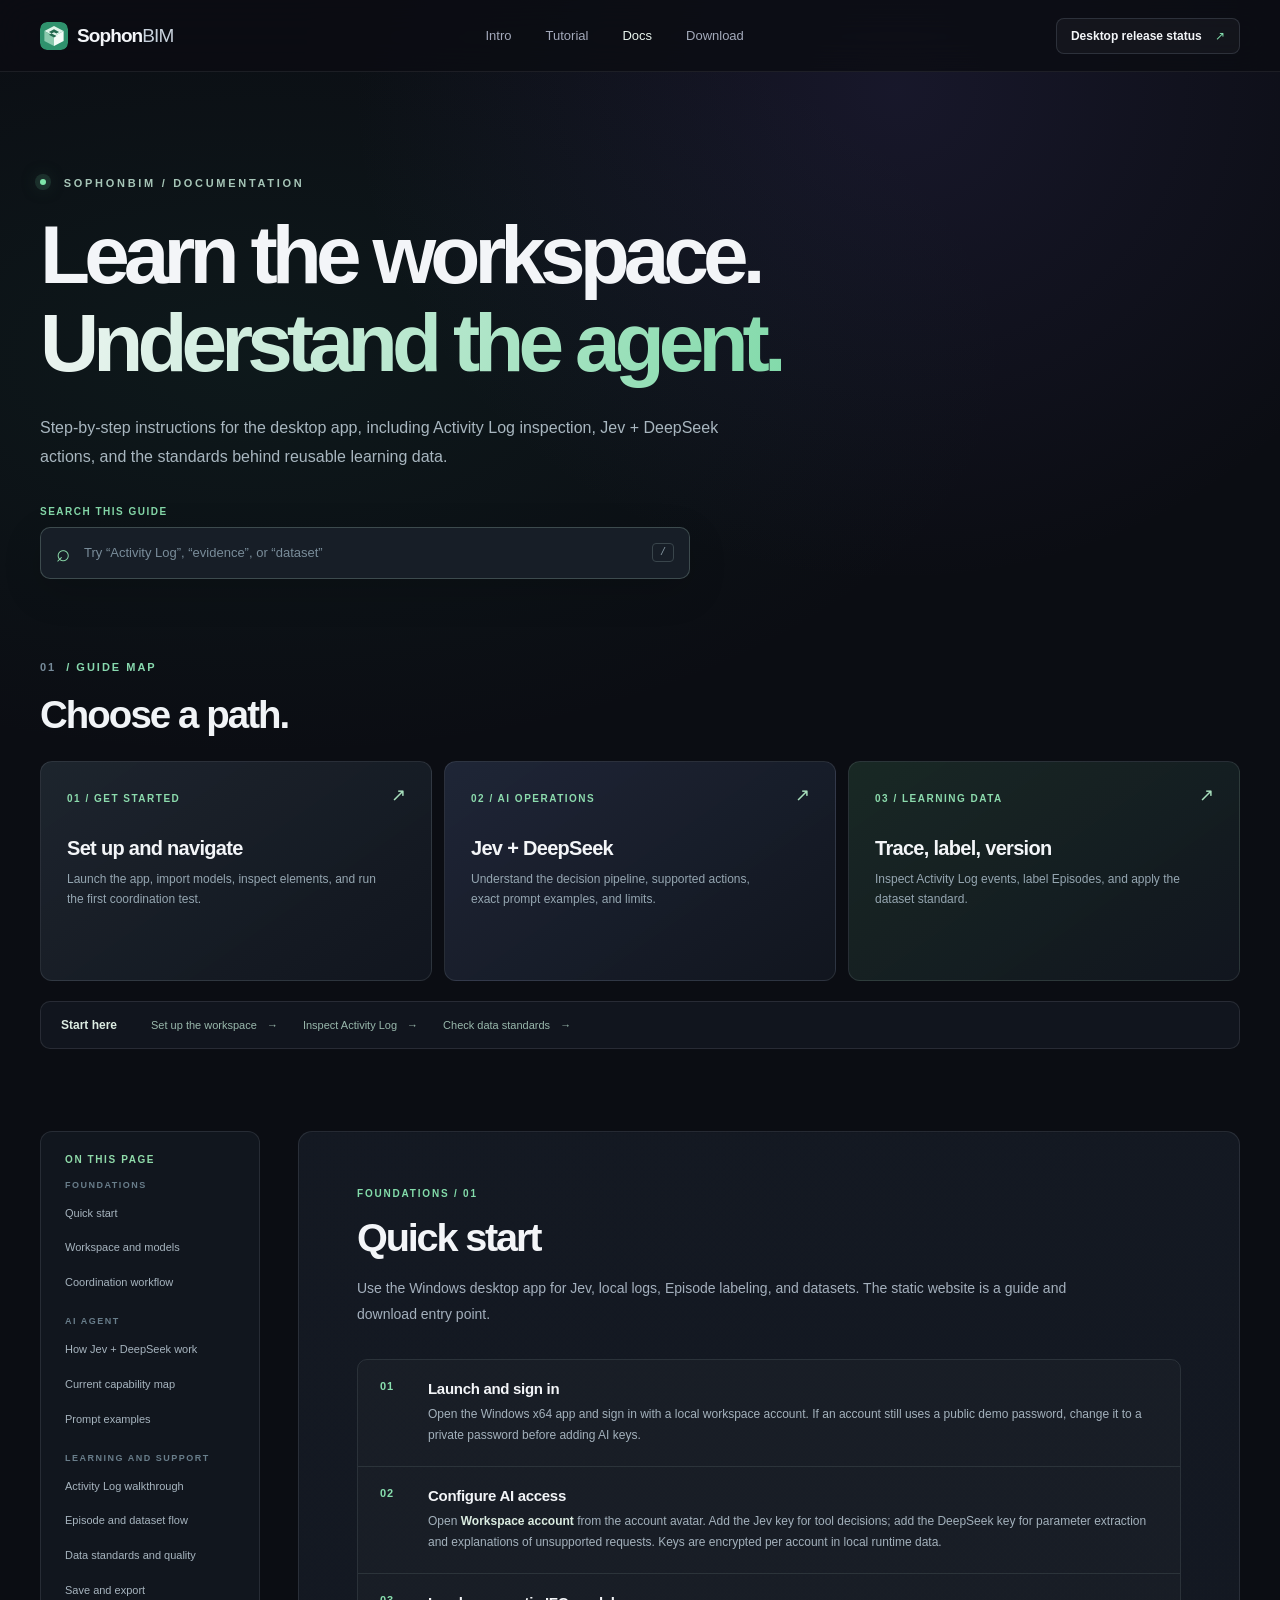
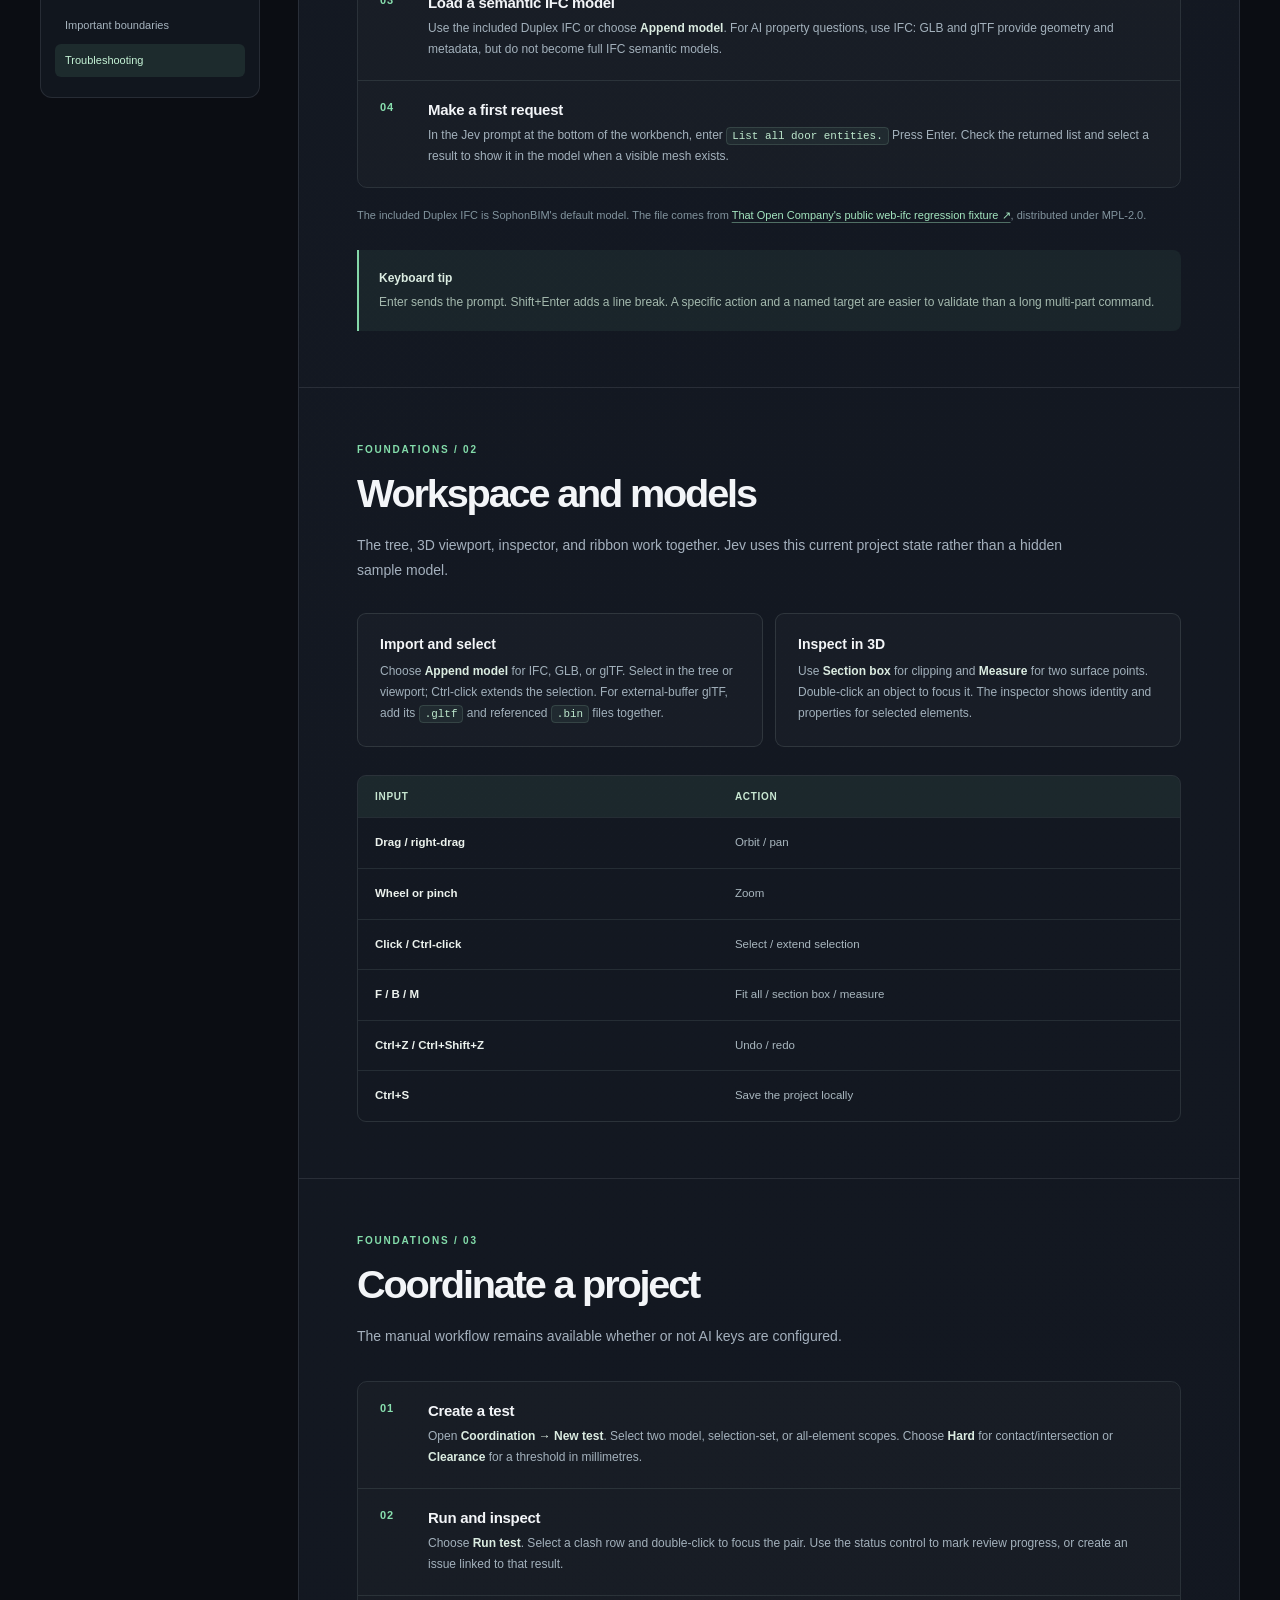
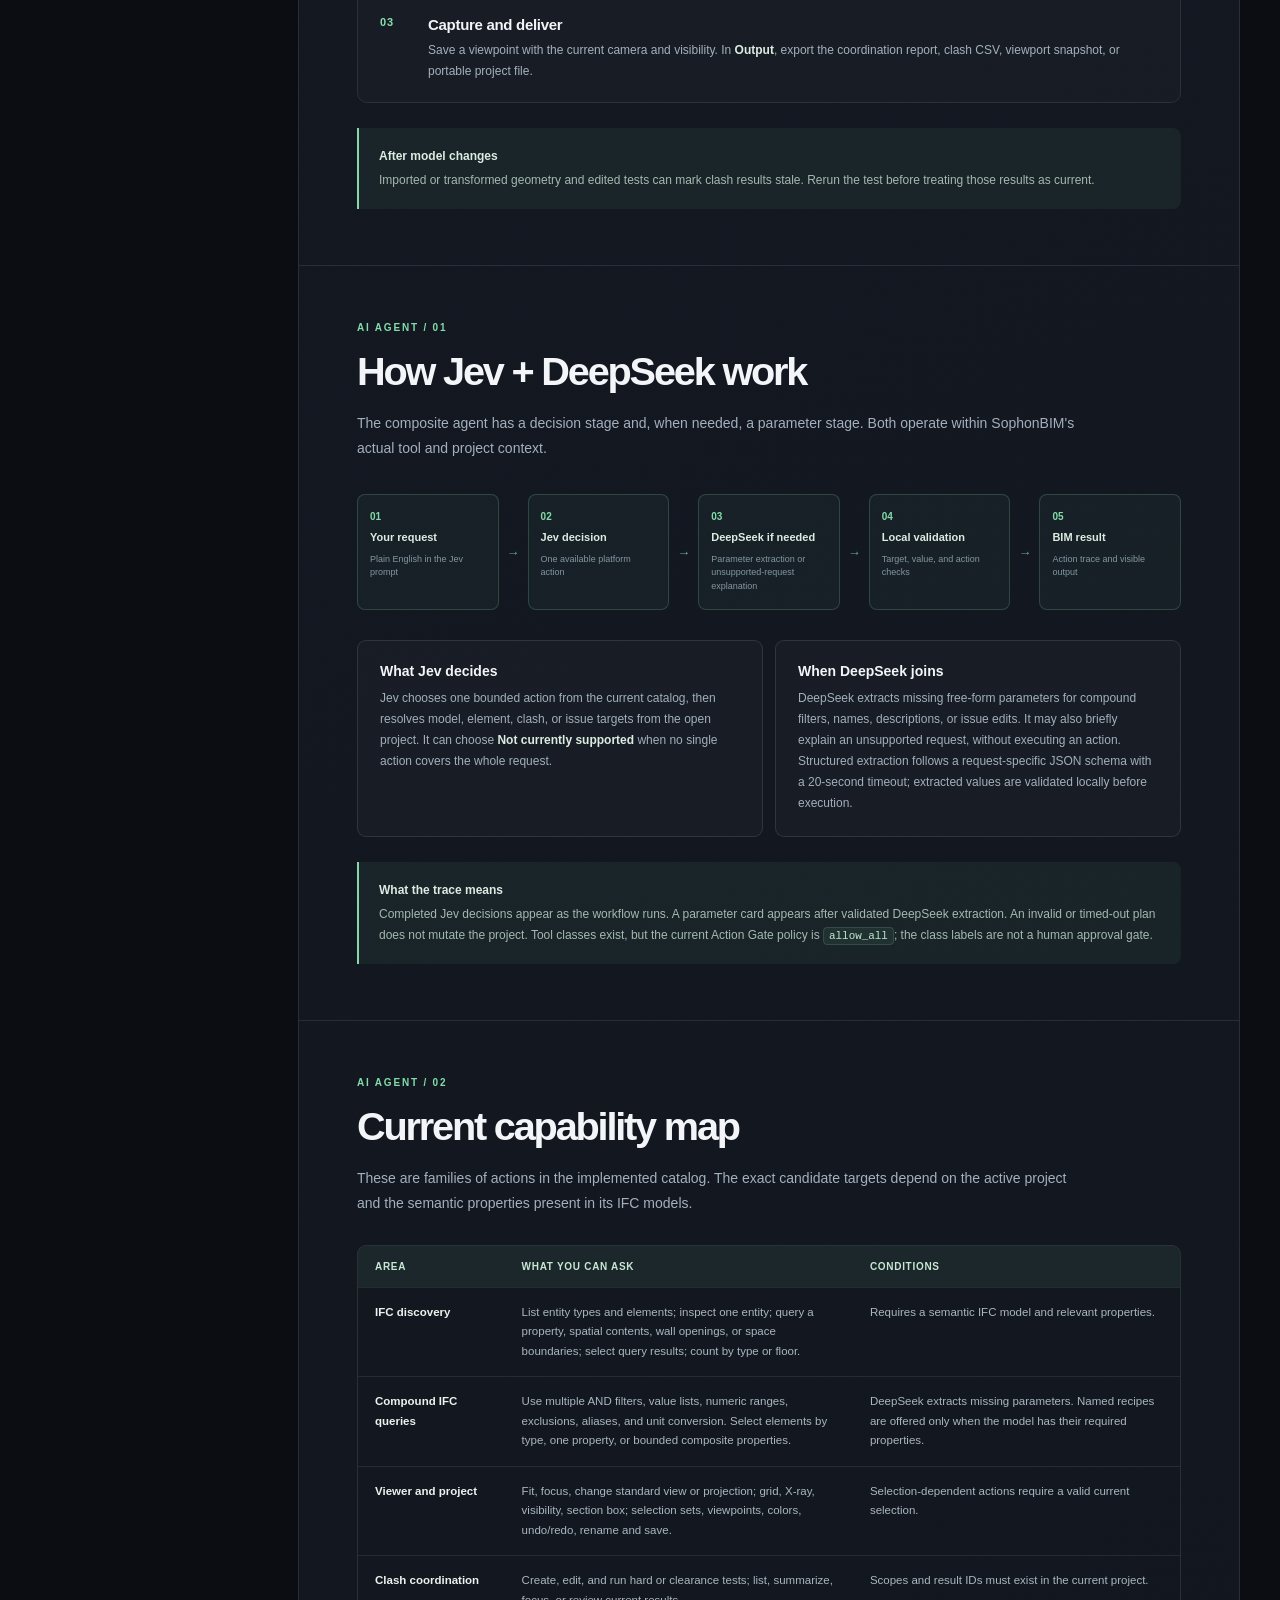
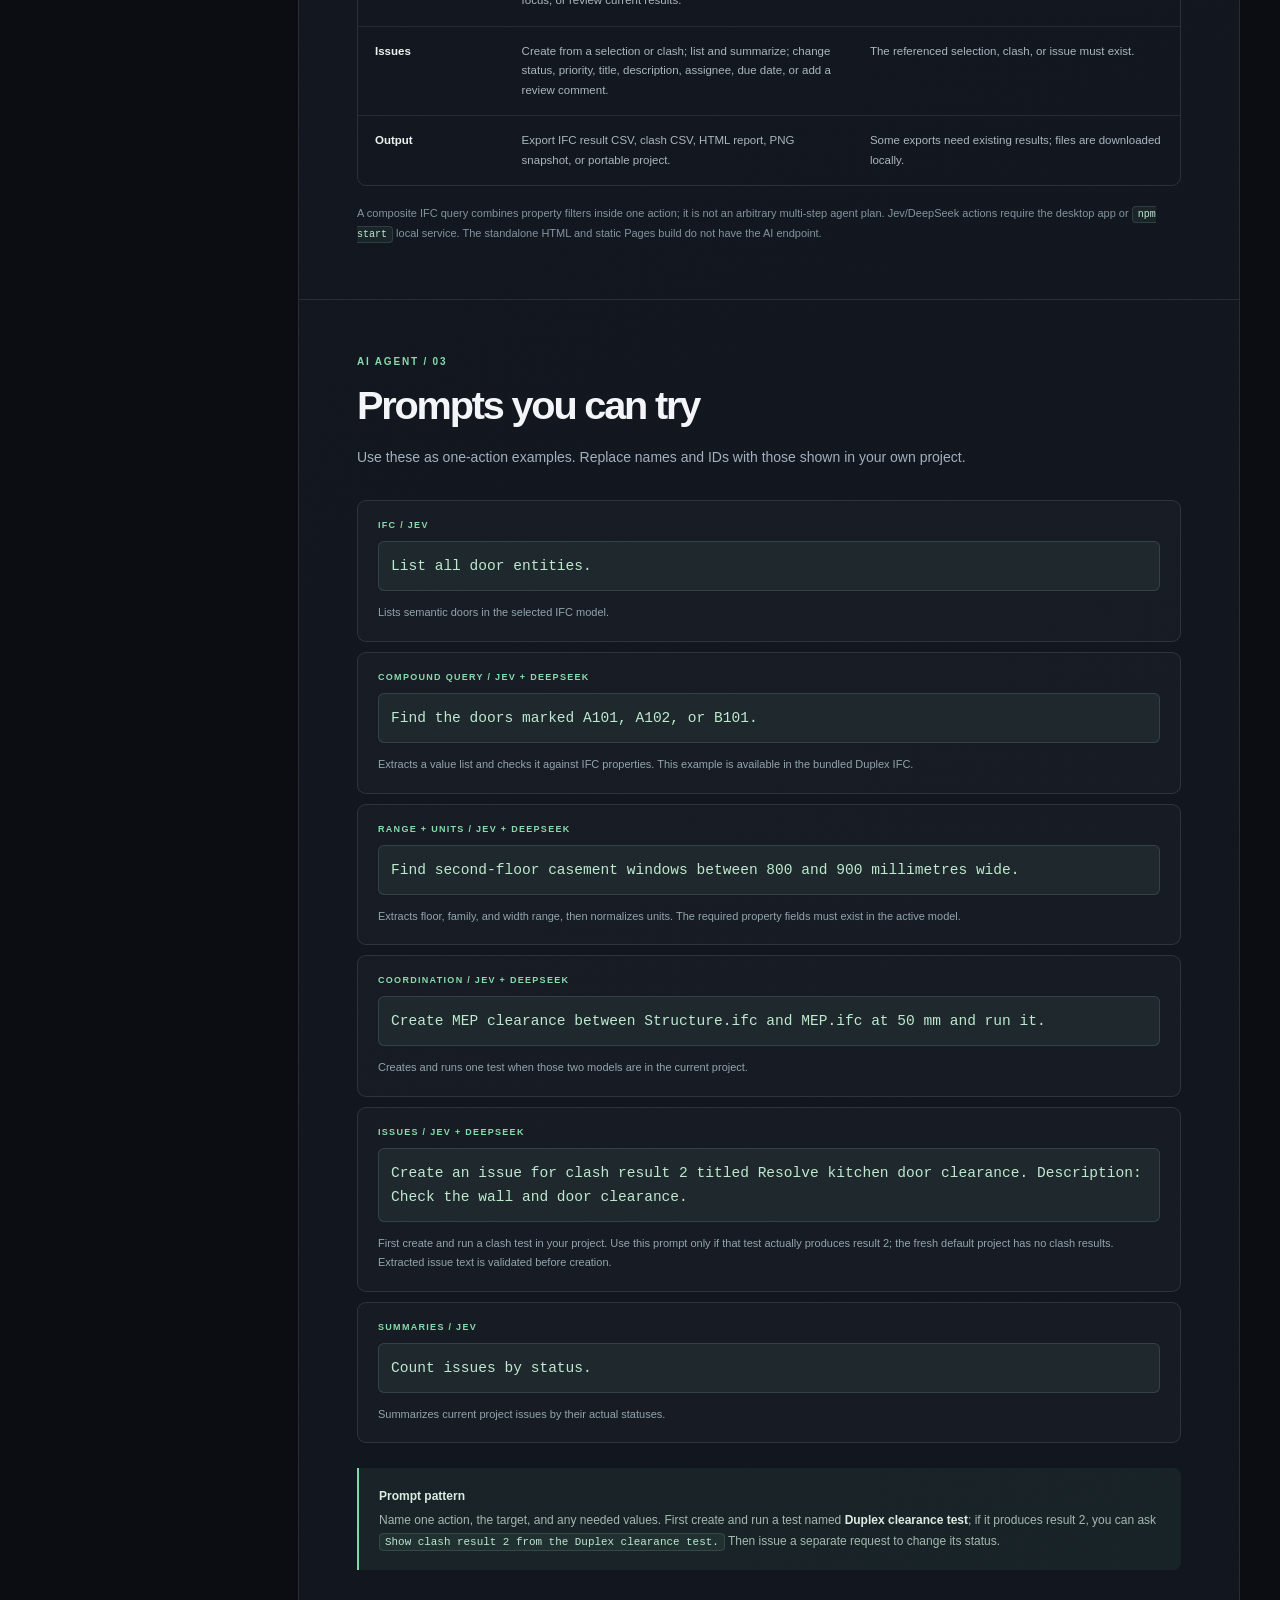
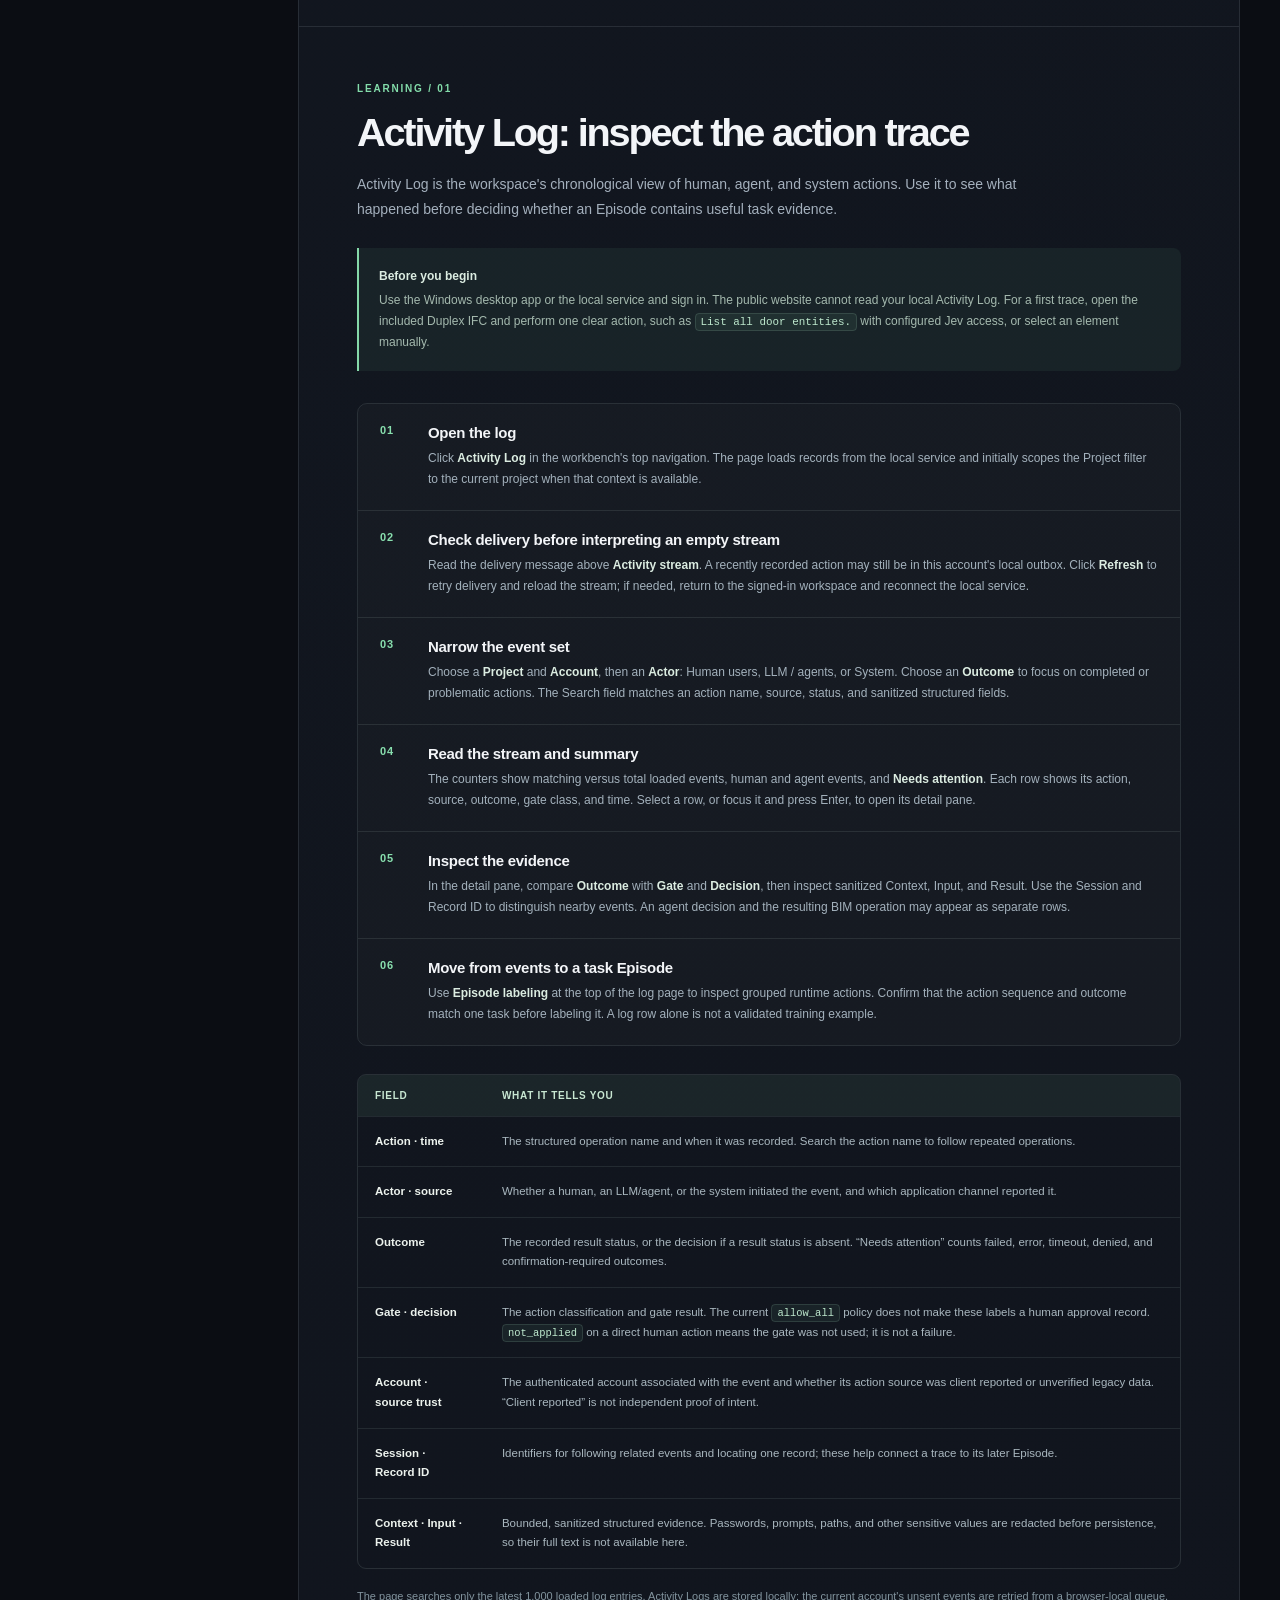
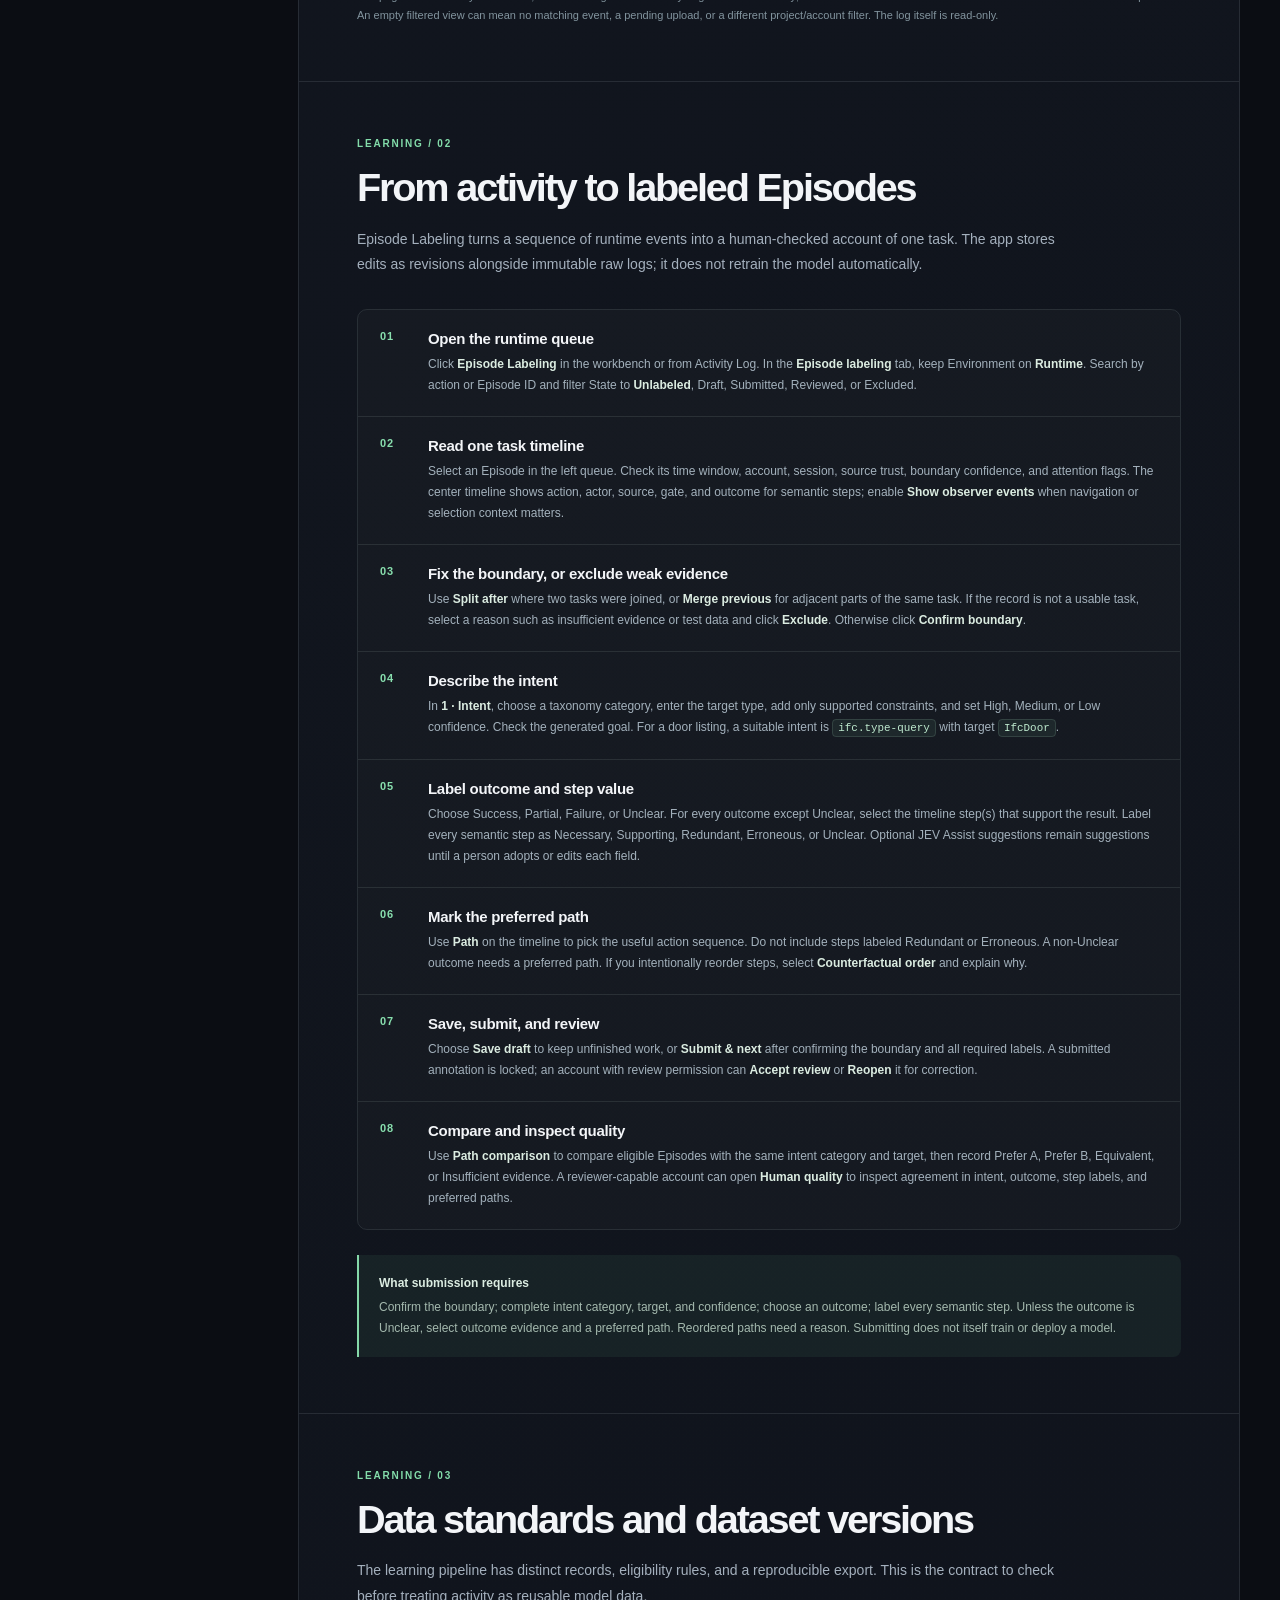
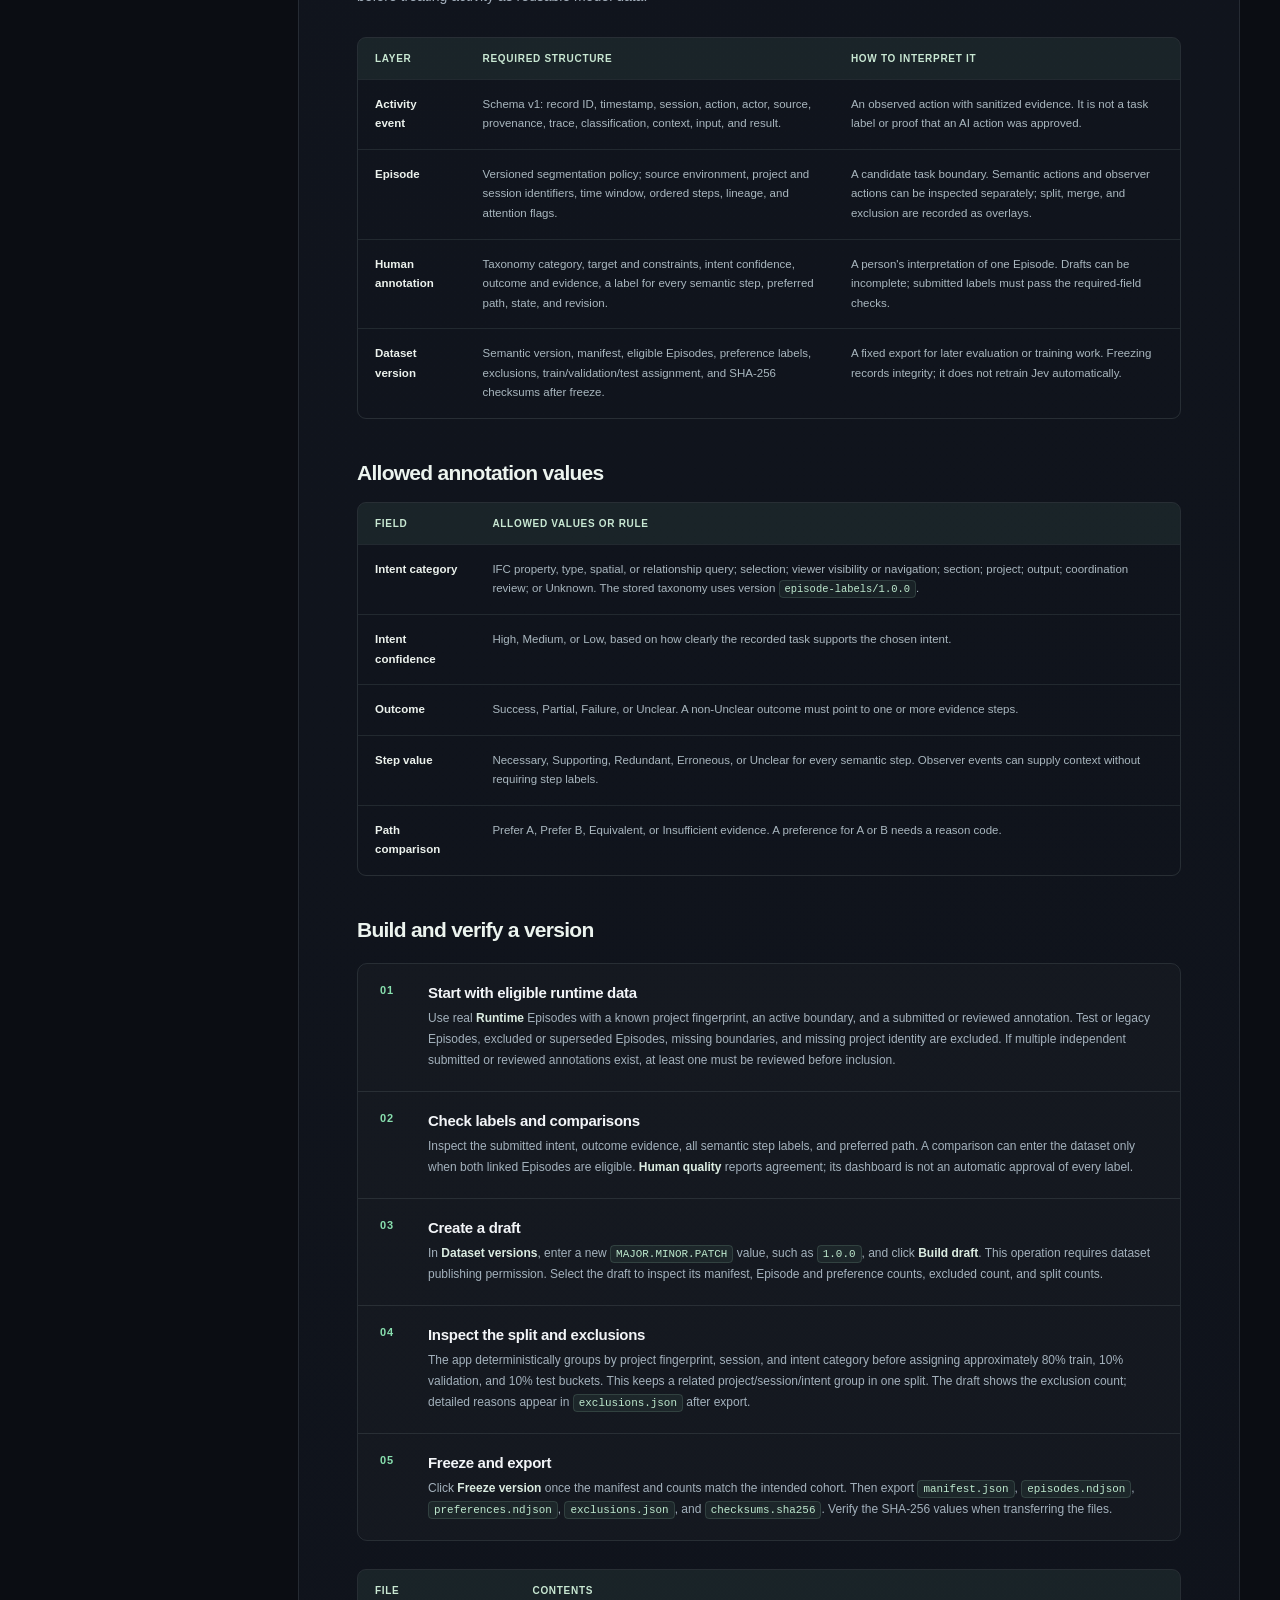
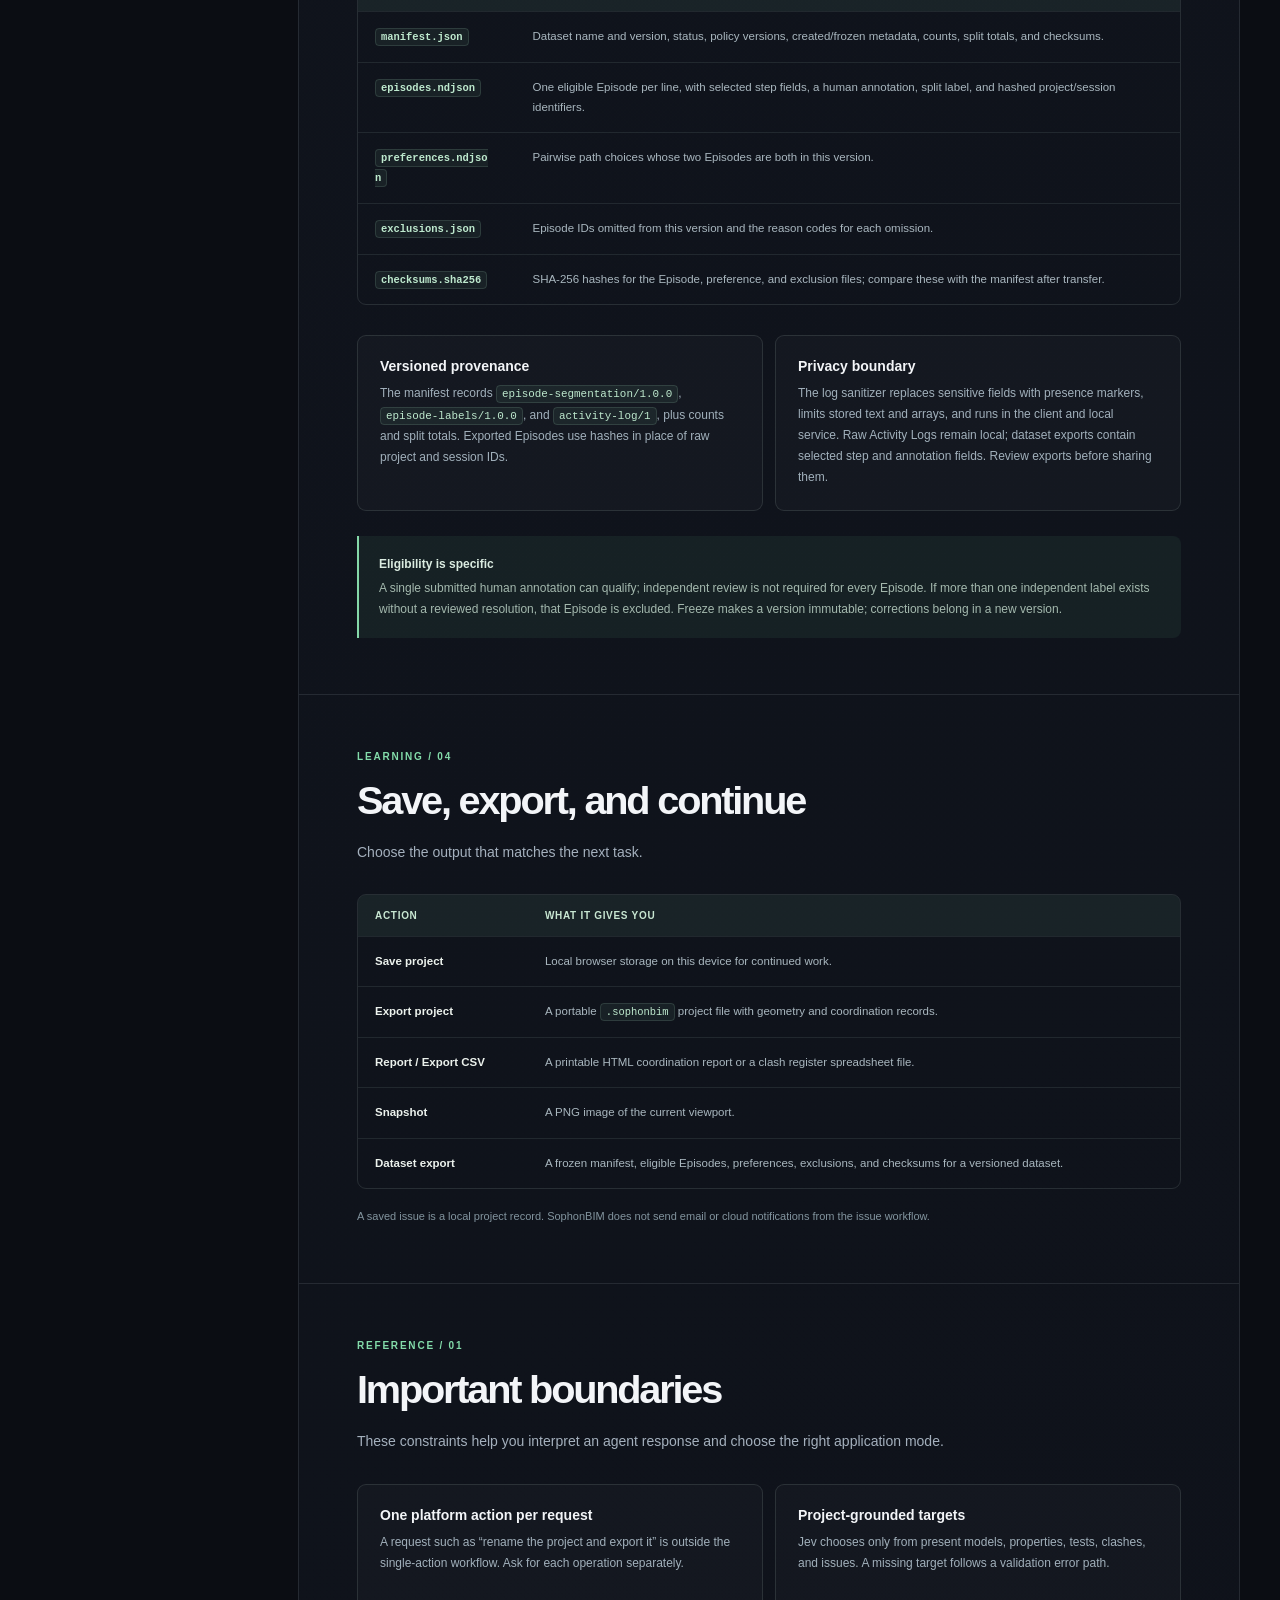
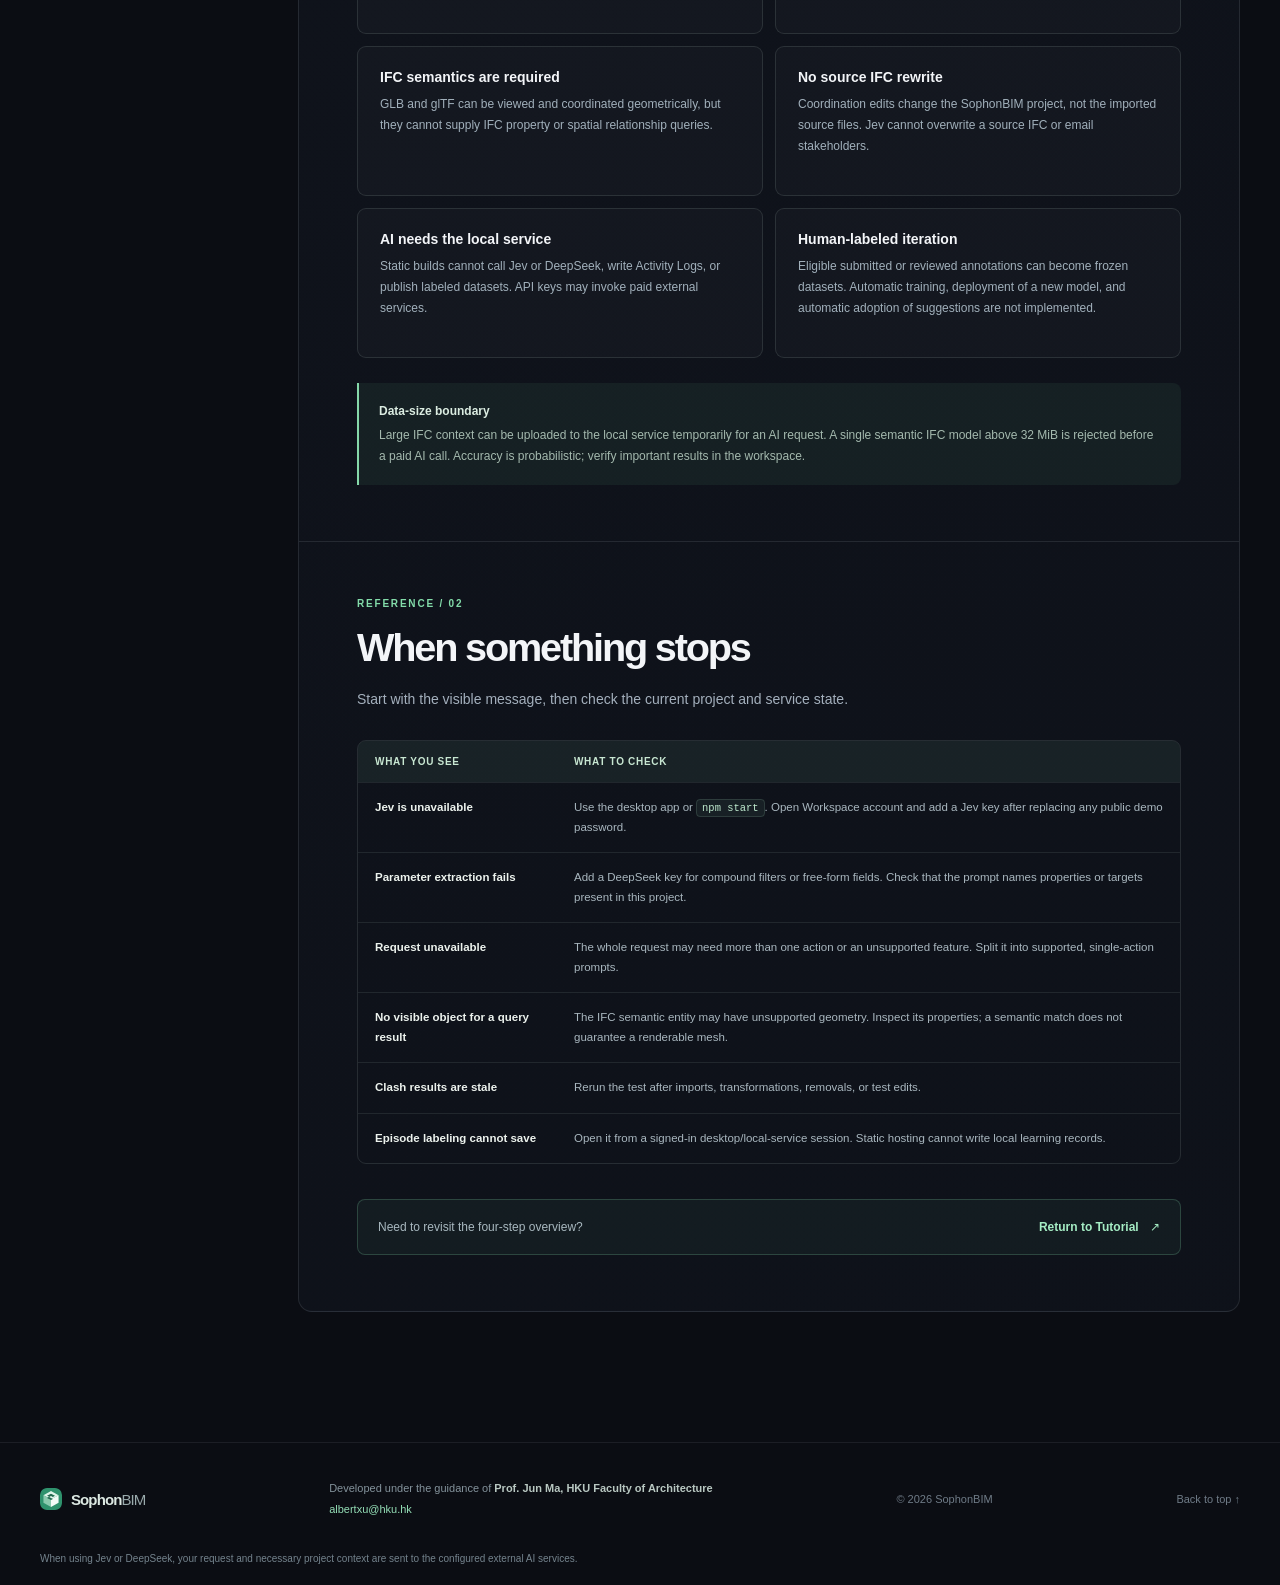
==== commit c58a3c9e: "Expand Activity Log and dataset documentation，在" ====
--- a/docs.html
+++ b/docs.html
@@ -4,7 +4,7 @@
   <meta charset="utf-8">
   <meta name="viewport" content="width=device-width, initial-scale=1">
   <meta name="theme-color" content="#0b0d13">
-  <meta name="description" content="SophonBIM documentation: setup, Jev and DeepSeek agent capabilities, BIM coordination, Episode labeling, datasets, and troubleshooting.">
+  <meta name="description" content="SophonBIM documentation: step-by-step desktop workflows, Activity Log, Jev and DeepSeek, Episode labeling, and versioned learning-data standards.">
   <title>Documentation — SophonBIM</title>
   <link rel="icon" type="image/svg+xml" href="assets/mark.svg">
   <link rel="stylesheet" href="styles.css">
@@ -18,7 +18,7 @@
     <div class="container header-inner">
       <a class="brand" href="index.html#intro" aria-label="SophonBIM home"><img src="assets/mark.svg" width="28" height="28" alt=""><span>Sophon<span>BIM</span></span></a>
       <nav class="main-nav" aria-label="Main navigation"><a href="index.html#intro">Intro</a><a href="index.html#tutorial">Tutorial</a><a href="docs.html" aria-current="page">Docs</a><a href="index.html#download">Download</a></nav>
-      <a class="header-action" href="index.html#download">Get the desktop app <span aria-hidden="true">↗</span></a>
+      <a class="header-action" href="index.html#download">Desktop release status <span aria-hidden="true">↗</span></a>
     </div>
   </header>
 
@@ -26,10 +26,10 @@
     <section class="docs-hero container" aria-labelledby="docs-title">
       <p class="eyebrow"><span class="signal" aria-hidden="true"></span> SOPHONBIM / DOCUMENTATION</p>
       <h1 id="docs-title">Learn the workspace.<br><span>Understand the agent.</span></h1>
-      <p>Step-by-step instructions for the desktop app, a grounded map of Jev + DeepSeek capabilities, and the human-reviewed learning workflow.</p>
+      <p>Step-by-step instructions for the desktop app, including Activity Log inspection, Jev + DeepSeek actions, and the standards behind reusable learning data.</p>
       <div class="docs-search-wrap">
         <label for="docs-search">Search this guide</label>
-        <div class="docs-search-box"><span aria-hidden="true">⌕</span><input id="docs-search" type="search" placeholder="Try “clash”, “DeepSeek”, or “dataset”" autocomplete="off"><kbd>/</kbd></div>
+        <div class="docs-search-box"><span aria-hidden="true">⌕</span><input id="docs-search" type="search" placeholder="Try “Activity Log”, “evidence”, or “dataset”" autocomplete="off"><kbd>/</kbd></div>
         <div class="docs-search-results" id="docs-search-results" role="status" aria-live="polite" hidden></div>
       </div>
     </section>
@@ -39,9 +39,9 @@
       <div class="docs-category-grid">
         <a href="#start"><span>01 / GET STARTED</span><h3>Set up and navigate</h3><p>Launch the app, import models, inspect elements, and run the first coordination test.</p><b aria-hidden="true">↗</b></a>
         <a href="#jev"><span>02 / AI OPERATIONS</span><h3>Jev + DeepSeek</h3><p>Understand the decision pipeline, supported actions, exact prompt examples, and limits.</p><b aria-hidden="true">↗</b></a>
-        <a href="#learning"><span>03 / LEARNING DATA</span><h3>Review and improve</h3><p>Turn real user activity into reviewed Episodes and versioned datasets.</p><b aria-hidden="true">↗</b></a>
+        <a href="#activity-log"><span>03 / LEARNING DATA</span><h3>Trace, label, version</h3><p>Inspect Activity Log events, label Episodes, and apply the dataset standard.</p><b aria-hidden="true">↗</b></a>
       </div>
-      <div class="docs-start-here"><strong>Start here</strong><a href="#start">Install and sign in <span>→</span></a><a href="#recipes">Try an AI request <span>→</span></a><a href="#limits">Read the capability boundary <span>→</span></a></div>
+      <div class="docs-start-here"><strong>Start here</strong><a href="#start">Set up the workspace <span>→</span></a><a href="#activity-log">Inspect Activity Log <span>→</span></a><a href="#data-standards">Check data standards <span>→</span></a></div>
     </section>
 
     <div class="docs-layout container">
@@ -57,7 +57,9 @@
           <a href="#capabilities">Current capability map</a>
           <a href="#recipes">Prompt examples</a>
           <span>LEARNING AND SUPPORT</span>
+          <a href="#activity-log">Activity Log walkthrough</a>
           <a href="#learning">Episode and dataset flow</a>
+          <a href="#data-standards">Data standards and quality</a>
           <a href="#exports">Save and export</a>
           <a href="#limits">Important boundaries</a>
           <a href="#troubleshooting">Troubleshooting</a>
@@ -132,21 +134,85 @@
           <div class="doc-callout"><strong>Prompt pattern</strong><p>Name one action, the target, and any needed values. First create and run a test named <strong>Duplex clearance test</strong>; if it produces result 2, you can ask <code>Show clash result 2 from the Duplex clearance test.</code> Then issue a separate request to change its status.</p></div>
         </section>
 
+        <section class="doc-section" id="activity-log">
+          <div class="doc-heading"><span>LEARNING / 01</span><h2>Activity Log: inspect the action trace</h2><p>Activity Log is the workspace's chronological view of human, agent, and system actions. Use it to see what happened before deciding whether an Episode contains useful task evidence.</p></div>
+          <div class="doc-callout"><strong>Before you begin</strong><p>Use the Windows desktop app or the local service and sign in. The public website cannot read your local Activity Log. For a first trace, open the included Duplex IFC and perform one clear action, such as <code>List all door entities.</code> with configured Jev access, or select an element manually.</p></div>
+          <ol class="doc-steps">
+            <li><b>01</b><div><h3>Open the log</h3><p>Click <strong>Activity Log</strong> in the workbench's top navigation. The page loads records from the local service and initially scopes the Project filter to the current project when that context is available.</p></div></li>
+            <li><b>02</b><div><h3>Check delivery before interpreting an empty stream</h3><p>Read the delivery message above <strong>Activity stream</strong>. A recently recorded action may still be in this account's local outbox. Click <strong>Refresh</strong> to retry delivery and reload the stream; if needed, return to the signed-in workspace and reconnect the local service.</p></div></li>
+            <li><b>03</b><div><h3>Narrow the event set</h3><p>Choose a <strong>Project</strong> and <strong>Account</strong>, then an <strong>Actor</strong>: Human users, LLM / agents, or System. Choose an <strong>Outcome</strong> to focus on completed or problematic actions. The Search field matches an action name, source, status, and sanitized structured fields.</p></div></li>
+            <li><b>04</b><div><h3>Read the stream and summary</h3><p>The counters show matching versus total loaded events, human and agent events, and <strong>Needs attention</strong>. Each row shows its action, source, outcome, gate class, and time. Select a row, or focus it and press Enter, to open its detail pane.</p></div></li>
+            <li><b>05</b><div><h3>Inspect the evidence</h3><p>In the detail pane, compare <strong>Outcome</strong> with <strong>Gate</strong> and <strong>Decision</strong>, then inspect sanitized Context, Input, and Result. Use the Session and Record ID to distinguish nearby events. An agent decision and the resulting BIM operation may appear as separate rows.</p></div></li>
+            <li><b>06</b><div><h3>Move from events to a task Episode</h3><p>Use <strong>Episode labeling</strong> at the top of the log page to inspect grouped runtime actions. Confirm that the action sequence and outcome match one task before labeling it. A log row alone is not a validated training example.</p></div></li>
+          </ol>
+          <div class="doc-table-wrap"><table class="doc-table"><caption>How to interpret Activity Log fields</caption><thead><tr><th>Field</th><th>What it tells you</th></tr></thead><tbody>
+            <tr><td>Action · time</td><td>The structured operation name and when it was recorded. Search the action name to follow repeated operations.</td></tr>
+            <tr><td>Actor · source</td><td>Whether a human, an LLM/agent, or the system initiated the event, and which application channel reported it.</td></tr>
+            <tr><td>Outcome</td><td>The recorded result status, or the decision if a result status is absent. “Needs attention” counts failed, error, timeout, denied, and confirmation-required outcomes.</td></tr>
+            <tr><td>Gate · decision</td><td>The action classification and gate result. The current <code>allow_all</code> policy does not make these labels a human approval record. <code>not_applied</code> on a direct human action means the gate was not used; it is not a failure.</td></tr>
+            <tr><td>Account · source trust</td><td>The authenticated account associated with the event and whether its action source was client reported or unverified legacy data. “Client reported” is not independent proof of intent.</td></tr>
+            <tr><td>Session · Record ID</td><td>Identifiers for following related events and locating one record; these help connect a trace to its later Episode.</td></tr>
+            <tr><td>Context · Input · Result</td><td>Bounded, sanitized structured evidence. Passwords, prompts, paths, and other sensitive values are redacted before persistence, so their full text is not available here.</td></tr>
+          </tbody></table></div>
+          <p class="doc-small-note">The page searches only the latest 1,000 loaded log entries. Activity Logs are stored locally; the current account's unsent events are retried from a browser-local queue. An empty filtered view can mean no matching event, a pending upload, or a different project/account filter. The log itself is read-only.</p>
+        </section>
+
         <section class="doc-section" id="learning">
-          <div class="doc-heading"><span>LEARNING / 01</span><h2>From user behavior to learning data</h2><p>The feedback loop is local and human-reviewed. It prepares data for future evaluation and model improvement; it does not retrain the model automatically.</p></div>
-          <ol class="doc-steps">
-            <li><b>01</b><div><h3>Inspect Activity Log</h3><p>Open <strong>Activity Log</strong> from the workbench. Runtime interactions are recorded as structured, redacted events with action and outcome information.</p></div></li>
-            <li><b>02</b><div><h3>Open Episode Labeling</h3><p>Go to <strong>Episode Labeling</strong>. Filter the queue to runtime candidates, select an Episode, inspect its timeline, and confirm or correct task boundaries. Exclude records with insufficient evidence.</p></div></li>
-            <li><b>03</b><div><h3>Label and review</h3><p>Mark intent, target, outcome evidence, step value, and preferred path. Save a draft or submit it. An independent reviewer can accept the annotation; suggestions are not silently saved as human labels.</p></div></li>
-            <li><b>04</b><div><h3>Compare paths</h3><p>In <strong>Path comparison</strong>, compare submitted Episodes with the same intent and record a preferred path, equivalence, or insufficient evidence.</p></div></li>
-            <li><b>05</b><div><h3>Build a dataset version</h3><p>In <strong>Dataset versions</strong>, build a semantic-version draft from eligible reviewed runtime Episodes. Inspect exclusions, split integrity, and <strong>Human quality</strong>; then freeze and export the version and checksum.</p></div></li>
-          </ol>
-          <div class="doc-callout"><strong>Local data boundary</strong><p>Raw logs remain intact. Episode changes and annotation revisions are stored as overlays in the local runtime data directory. Review and dataset publishing depend on account capabilities in the local service.</p></div>
+          <div class="doc-heading"><span>LEARNING / 02</span><h2>From activity to labeled Episodes</h2><p>Episode Labeling turns a sequence of runtime events into a human-checked account of one task. The app stores edits as revisions alongside immutable raw logs; it does not retrain the model automatically.</p></div>
+          <ol class="doc-steps">
+            <li><b>01</b><div><h3>Open the runtime queue</h3><p>Click <strong>Episode Labeling</strong> in the workbench or from Activity Log. In the <strong>Episode labeling</strong> tab, keep Environment on <strong>Runtime</strong>. Search by action or Episode ID and filter State to <strong>Unlabeled</strong>, Draft, Submitted, Reviewed, or Excluded.</p></div></li>
+            <li><b>02</b><div><h3>Read one task timeline</h3><p>Select an Episode in the left queue. Check its time window, account, session, source trust, boundary confidence, and attention flags. The center timeline shows action, actor, source, gate, and outcome for semantic steps; enable <strong>Show observer events</strong> when navigation or selection context matters.</p></div></li>
+            <li><b>03</b><div><h3>Fix the boundary, or exclude weak evidence</h3><p>Use <strong>Split after</strong> where two tasks were joined, or <strong>Merge previous</strong> for adjacent parts of the same task. If the record is not a usable task, select a reason such as insufficient evidence or test data and click <strong>Exclude</strong>. Otherwise click <strong>Confirm boundary</strong>.</p></div></li>
+            <li><b>04</b><div><h3>Describe the intent</h3><p>In <strong>1 · Intent</strong>, choose a taxonomy category, enter the target type, add only supported constraints, and set High, Medium, or Low confidence. Check the generated goal. For a door listing, a suitable intent is <code>ifc.type-query</code> with target <code>IfcDoor</code>.</p></div></li>
+            <li><b>05</b><div><h3>Label outcome and step value</h3><p>Choose Success, Partial, Failure, or Unclear. For every outcome except Unclear, select the timeline step(s) that support the result. Label every semantic step as Necessary, Supporting, Redundant, Erroneous, or Unclear. Optional JEV Assist suggestions remain suggestions until a person adopts or edits each field.</p></div></li>
+            <li><b>06</b><div><h3>Mark the preferred path</h3><p>Use <strong>Path</strong> on the timeline to pick the useful action sequence. Do not include steps labeled Redundant or Erroneous. A non-Unclear outcome needs a preferred path. If you intentionally reorder steps, select <strong>Counterfactual order</strong> and explain why.</p></div></li>
+            <li><b>07</b><div><h3>Save, submit, and review</h3><p>Choose <strong>Save draft</strong> to keep unfinished work, or <strong>Submit &amp; next</strong> after confirming the boundary and all required labels. A submitted annotation is locked; an account with review permission can <strong>Accept review</strong> or <strong>Reopen</strong> it for correction.</p></div></li>
+            <li><b>08</b><div><h3>Compare and inspect quality</h3><p>Use <strong>Path comparison</strong> to compare eligible Episodes with the same intent category and target, then record Prefer A, Prefer B, Equivalent, or Insufficient evidence. A reviewer-capable account can open <strong>Human quality</strong> to inspect agreement in intent, outcome, step labels, and preferred paths.</p></div></li>
+          </ol>
+          <div class="doc-callout"><strong>What submission requires</strong><p>Confirm the boundary; complete intent category, target, and confidence; choose an outcome; label every semantic step. Unless the outcome is Unclear, select outcome evidence and a preferred path. Reordered paths need a reason. Submitting does not itself train or deploy a model.</p></div>
+        </section>
+
+        <section class="doc-section" id="data-standards">
+          <div class="doc-heading"><span>LEARNING / 03</span><h2>Data standards and dataset versions</h2><p>The learning pipeline has distinct records, eligibility rules, and a reproducible export. This is the contract to check before treating activity as reusable model data.</p></div>
+          <div class="doc-table-wrap"><table class="doc-table"><caption>Data layers and their purpose</caption><thead><tr><th>Layer</th><th>Required structure</th><th>How to interpret it</th></tr></thead><tbody>
+            <tr><td>Activity event</td><td>Schema v1: record ID, timestamp, session, action, actor, source, provenance, trace, classification, context, input, and result.</td><td>An observed action with sanitized evidence. It is not a task label or proof that an AI action was approved.</td></tr>
+            <tr><td>Episode</td><td>Versioned segmentation policy; source environment, project and session identifiers, time window, ordered steps, lineage, and attention flags.</td><td>A candidate task boundary. Semantic actions and observer actions can be inspected separately; split, merge, and exclusion are recorded as overlays.</td></tr>
+            <tr><td>Human annotation</td><td>Taxonomy category, target and constraints, intent confidence, outcome and evidence, a label for every semantic step, preferred path, state, and revision.</td><td>A person's interpretation of one Episode. Drafts can be incomplete; submitted labels must pass the required-field checks.</td></tr>
+            <tr><td>Dataset version</td><td>Semantic version, manifest, eligible Episodes, preference labels, exclusions, train/validation/test assignment, and SHA-256 checksums after freeze.</td><td>A fixed export for later evaluation or training work. Freezing records integrity; it does not retrain Jev automatically.</td></tr>
+          </tbody></table></div>
+          <h3 class="doc-subheading">Allowed annotation values</h3>
+          <div class="doc-table-wrap"><table class="doc-table"><caption>Human labeling vocabulary</caption><thead><tr><th>Field</th><th>Allowed values or rule</th></tr></thead><tbody>
+            <tr><td>Intent category</td><td>IFC property, type, spatial, or relationship query; selection; viewer visibility or navigation; section; project; output; coordination review; or Unknown. The stored taxonomy uses version <code>episode-labels/1.0.0</code>.</td></tr>
+            <tr><td>Intent confidence</td><td>High, Medium, or Low, based on how clearly the recorded task supports the chosen intent.</td></tr>
+            <tr><td>Outcome</td><td>Success, Partial, Failure, or Unclear. A non-Unclear outcome must point to one or more evidence steps.</td></tr>
+            <tr><td>Step value</td><td>Necessary, Supporting, Redundant, Erroneous, or Unclear for every semantic step. Observer events can supply context without requiring step labels.</td></tr>
+            <tr><td>Path comparison</td><td>Prefer A, Prefer B, Equivalent, or Insufficient evidence. A preference for A or B needs a reason code.</td></tr>
+          </tbody></table></div>
+          <h3 class="doc-subheading">Build and verify a version</h3>
+          <ol class="doc-steps">
+            <li><b>01</b><div><h3>Start with eligible runtime data</h3><p>Use real <strong>Runtime</strong> Episodes with a known project fingerprint, an active boundary, and a submitted or reviewed annotation. Test or legacy Episodes, excluded or superseded Episodes, missing boundaries, and missing project identity are excluded. If multiple independent submitted or reviewed annotations exist, at least one must be reviewed before inclusion.</p></div></li>
+            <li><b>02</b><div><h3>Check labels and comparisons</h3><p>Inspect the submitted intent, outcome evidence, all semantic step labels, and preferred path. A comparison can enter the dataset only when both linked Episodes are eligible. <strong>Human quality</strong> reports agreement; its dashboard is not an automatic approval of every label.</p></div></li>
+            <li><b>03</b><div><h3>Create a draft</h3><p>In <strong>Dataset versions</strong>, enter a new <code>MAJOR.MINOR.PATCH</code> value, such as <code>1.0.0</code>, and click <strong>Build draft</strong>. This operation requires dataset publishing permission. Select the draft to inspect its manifest, Episode and preference counts, excluded count, and split counts.</p></div></li>
+            <li><b>04</b><div><h3>Inspect the split and exclusions</h3><p>The app deterministically groups by project fingerprint, session, and intent category before assigning approximately 80% train, 10% validation, and 10% test buckets. This keeps a related project/session/intent group in one split. The draft shows the exclusion count; detailed reasons appear in <code>exclusions.json</code> after export.</p></div></li>
+            <li><b>05</b><div><h3>Freeze and export</h3><p>Click <strong>Freeze version</strong> once the manifest and counts match the intended cohort. Then export <code>manifest.json</code>, <code>episodes.ndjson</code>, <code>preferences.ndjson</code>, <code>exclusions.json</code>, and <code>checksums.sha256</code>. Verify the SHA-256 values when transferring the files.</p></div></li>
+          </ol>
+          <div class="doc-table-wrap"><table class="doc-table"><caption>Files in a frozen dataset version</caption><thead><tr><th>File</th><th>Contents</th></tr></thead><tbody>
+            <tr><td><code>manifest.json</code></td><td>Dataset name and version, status, policy versions, created/frozen metadata, counts, split totals, and checksums.</td></tr>
+            <tr><td><code>episodes.ndjson</code></td><td>One eligible Episode per line, with selected step fields, a human annotation, split label, and hashed project/session identifiers.</td></tr>
+            <tr><td><code>preferences.ndjson</code></td><td>Pairwise path choices whose two Episodes are both in this version.</td></tr>
+            <tr><td><code>exclusions.json</code></td><td>Episode IDs omitted from this version and the reason codes for each omission.</td></tr>
+            <tr><td><code>checksums.sha256</code></td><td>SHA-256 hashes for the Episode, preference, and exclusion files; compare these with the manifest after transfer.</td></tr>
+          </tbody></table></div>
+          <div class="doc-grid-two">
+            <div class="doc-mini-card"><h3>Versioned provenance</h3><p>The manifest records <code>episode-segmentation/1.0.0</code>, <code>episode-labels/1.0.0</code>, and <code>activity-log/1</code>, plus counts and split totals. Exported Episodes use hashes in place of raw project and session IDs.</p></div>
+            <div class="doc-mini-card"><h3>Privacy boundary</h3><p>The log sanitizer replaces sensitive fields with presence markers, limits stored text and arrays, and runs in the client and local service. Raw Activity Logs remain local; dataset exports contain selected step and annotation fields. Review exports before sharing them.</p></div>
+          </div>
+          <div class="doc-callout"><strong>Eligibility is specific</strong><p>A single submitted human annotation can qualify; independent review is not required for every Episode. If more than one independent label exists without a reviewed resolution, that Episode is excluded. Freeze makes a version immutable; corrections belong in a new version.</p></div>
         </section>
 
         <section class="doc-section" id="exports">
-          <div class="doc-heading"><span>LEARNING / 02</span><h2>Save, export, and continue</h2><p>Choose the output that matches the next task.</p></div>
-          <div class="doc-table-wrap"><table class="doc-table"><caption>Output choices</caption><thead><tr><th>Action</th><th>What it gives you</th></tr></thead><tbody><tr><td>Save project</td><td>Local browser storage on this device for continued work.</td></tr><tr><td>Export project</td><td>A portable <code>.sophonbim</code> project file with geometry and coordination records.</td></tr><tr><td>Report / Export CSV</td><td>A printable HTML coordination report or a clash register spreadsheet file.</td></tr><tr><td>Snapshot</td><td>A PNG image of the current viewport.</td></tr><tr><td>Dataset export</td><td>Frozen manifest, Episodes, preferences, exclusions, and checksum for a reviewed version.</td></tr></tbody></table></div>
+          <div class="doc-heading"><span>LEARNING / 04</span><h2>Save, export, and continue</h2><p>Choose the output that matches the next task.</p></div>
+          <div class="doc-table-wrap"><table class="doc-table"><caption>Output choices</caption><thead><tr><th>Action</th><th>What it gives you</th></tr></thead><tbody><tr><td>Save project</td><td>Local browser storage on this device for continued work.</td></tr><tr><td>Export project</td><td>A portable <code>.sophonbim</code> project file with geometry and coordination records.</td></tr><tr><td>Report / Export CSV</td><td>A printable HTML coordination report or a clash register spreadsheet file.</td></tr><tr><td>Snapshot</td><td>A PNG image of the current viewport.</td></tr><tr><td>Dataset export</td><td>A frozen manifest, eligible Episodes, preferences, exclusions, and checksums for a versioned dataset.</td></tr></tbody></table></div>
           <p class="doc-small-note">A saved issue is a local project record. SophonBIM does not send email or cloud notifications from the issue workflow.</p>
         </section>
 
@@ -158,7 +224,7 @@
             <div class="doc-mini-card"><h3>IFC semantics are required</h3><p>GLB and glTF can be viewed and coordinated geometrically, but they cannot supply IFC property or spatial relationship queries.</p></div>
             <div class="doc-mini-card"><h3>No source IFC rewrite</h3><p>Coordination edits change the SophonBIM project, not the imported source files. Jev cannot overwrite a source IFC or email stakeholders.</p></div>
             <div class="doc-mini-card"><h3>AI needs the local service</h3><p>Static builds cannot call Jev or DeepSeek, write Activity Logs, or publish labeled datasets. API keys may invoke paid external services.</p></div>
-            <div class="doc-mini-card"><h3>Human-reviewed iteration</h3><p>Activity and annotations can become frozen datasets. Automatic training, deployment of a new model, and automatic adoption of suggestions are not implemented.</p></div>
+            <div class="doc-mini-card"><h3>Human-labeled iteration</h3><p>Eligible submitted or reviewed annotations can become frozen datasets. Automatic training, deployment of a new model, and automatic adoption of suggestions are not implemented.</p></div>
           </div>
           <div class="doc-callout"><strong>Data-size boundary</strong><p>Large IFC context can be uploaded to the local service temporarily for an AI request. A single semantic IFC model above 32 MiB is rejected before a paid AI call. Accuracy is probabilistic; verify important results in the workspace.</p></div>
         </section>
--- a/styles.css
+++ b/styles.css
@@ -88,10 +88,30 @@
 .release-details>div{display:grid;gap:7px}.release-details>div+div{border-left:1px solid var(--line);padding-left:25px}
 .release-details span{font-size:10px;letter-spacing:1.5px;color:#758998;font-weight:750}.release-details strong{font-size:13px;font-weight:650;color:#e0e8e6}
 .button-download{width:100%;height:49px;background:linear-gradient(180deg,#9de7bc,#78d6a5);color:#10231a;justify-content:space-between;padding-inline:18px}
+.button-download{border:0;font-family:inherit;cursor:pointer;text-align:left}
+.button-download:focus-visible,button:focus-visible{outline:2px solid var(--green);outline-offset:4px}
+.button-download[data-pending="true"]{background:#2b3840;color:#c4d4cf}
+.button-download[data-pending="true"]:hover{background:#35464b}
 .button-download[aria-disabled="true"]{background:#2b3840;color:#a2b3b1;box-shadow:none;cursor:not-allowed;transform:none}
 .download-status{font-size:11px;color:#83949c;line-height:1.65;margin:11px 0 0;min-height:36px}
 .all-releases{display:inline-flex;gap:14px;align-items:center;font-size:12px;font-weight:650;color:#a6dcbc;margin-top:18px}
 .all-releases[aria-disabled="true"]{color:#82928d;cursor:not-allowed}
+.install-notice{width:min(540px,calc(100% - 36px));max-height:min(90vh,760px);overflow:auto;border:1px solid rgba(168,216,190,.3);border-radius:18px;padding:28px 30px 30px;background:radial-gradient(circle at 90% 0%,rgba(89,138,124,.16),transparent 42%),#151b23;color:var(--text);box-shadow:0 32px 100px rgba(0,0,0,.65)}
+.install-notice::backdrop{background:rgba(4,7,11,.78);backdrop-filter:blur(9px)}
+.install-notice-top{display:flex;justify-content:space-between;align-items:center;gap:16px}
+.install-notice-label{color:#8fbfa7;font-size:10px;font-weight:800;letter-spacing:2px}
+.install-notice-close{border:1px solid rgba(215,234,224,.14);border-radius:8px;width:30px;height:30px;background:rgba(255,255,255,.04);color:#b8c7c1;font-size:21px;line-height:1;cursor:pointer}
+.install-notice-close:hover{background:rgba(255,255,255,.1);color:#fff}
+.install-notice-icon{display:grid;place-items:center;width:44px;height:44px;margin-top:26px;border:1px solid rgba(216,181,117,.3);border-radius:11px;background:rgba(216,181,117,.09);color:#e2c38e;font-size:25px;font-weight:650}
+.install-notice-kicker{margin:24px 0 10px;color:#d9ba82;font-size:10px;font-weight:800;letter-spacing:1.8px}
+.install-notice h2{margin:0;font-size:28px;line-height:1.18;letter-spacing:-.045em}
+.install-notice p:not(.install-notice-kicker){color:#b0bec5;font-size:13px;line-height:1.72}
+.install-notice-test{padding:13px 15px;border-left:2px solid #83dfad;background:rgba(131,223,173,.065)}
+.install-notice .install-notice-pending{color:#d7be8d!important}
+.install-notice-actions{display:flex;justify-content:flex-end;flex-wrap:wrap;gap:10px;margin-top:24px}
+.install-notice-actions .button{border:0;font-family:inherit;cursor:pointer}
+.install-notice-actions .button-quiet{border:1px solid rgba(211,225,237,.16)}
+.notice-confirm[hidden],.install-notice-pending[hidden]{display:none}
 .site-footer{border-top:1px solid rgba(220,228,238,.08);background:#0b0d13}
 .footer-inner{min-height:95px;display:flex;align-items:center;justify-content:space-between;gap:20px;color:#6f7b87;font-size:11px}
 .footer-brand{font-size:15px;color:#dce8e2}.footer-brand span span{color:#9aaaac}
--- a/docs.css
+++ b/docs.css
@@ -23,6 +23,7 @@
 .docs-content{min-width:0;border:1px solid var(--line);border-radius:14px;background:linear-gradient(150deg,rgba(22,28,38,.85),rgba(15,19,27,.88));overflow:hidden}
 .doc-section{padding:56px 58px;scroll-margin-top:88px}.doc-section+.doc-section{border-top:1px solid var(--line)}
 .doc-heading>span{display:block;margin-bottom:15px;color:#83dcaa;font-size:10px;font-weight:800;letter-spacing:1.8px}.doc-heading h2{margin:0;font-size:clamp(30px,3.1vw,43px);line-height:1.18;letter-spacing:-.055em}.doc-heading p{max-width:720px;margin:16px 0 0;color:#a4b0bd;font-size:14px;line-height:1.8}
+.doc-subheading{margin:42px 0 -11px;font-size:21px;letter-spacing:-.035em;color:#ecf4ef}
 .doc-steps{list-style:none;display:grid;gap:0;margin:32px 0 0;padding:0;border:1px solid rgba(198,222,213,.13);border-radius:10px;overflow:hidden}.doc-steps li{display:grid;grid-template-columns:31px minmax(0,1fr);gap:17px;padding:20px 22px;background:rgba(255,255,255,.018)}.doc-steps li+li{border-top:1px solid rgba(198,222,213,.11)}.doc-steps b{color:#88dfae;font-size:11px;letter-spacing:1px}.doc-steps h3{margin:0 0 7px;font-size:15px;letter-spacing:-.02em}.doc-steps p{margin:0;color:#a3b1bc;font-size:12px;line-height:1.75}
 .doc-section strong{color:#dbece1;font-weight:700}.doc-section code{padding:2px 5px;border:1px solid rgba(176,222,198,.14);border-radius:4px;background:rgba(115,177,143,.09);color:#bee9ce;font-family:ui-monospace,SFMono-Regular,Consolas,monospace;font-size:.91em;overflow-wrap:anywhere}
 .doc-callout{margin-top:25px;padding:18px 20px;border-left:2px solid #85d8a9;border-radius:0 8px 8px 0;background:rgba(119,203,155,.07)}.doc-callout>strong{font-size:12px}.doc-callout p{margin:6px 0 0;color:#a4b9ae;font-size:12px;line-height:1.75}
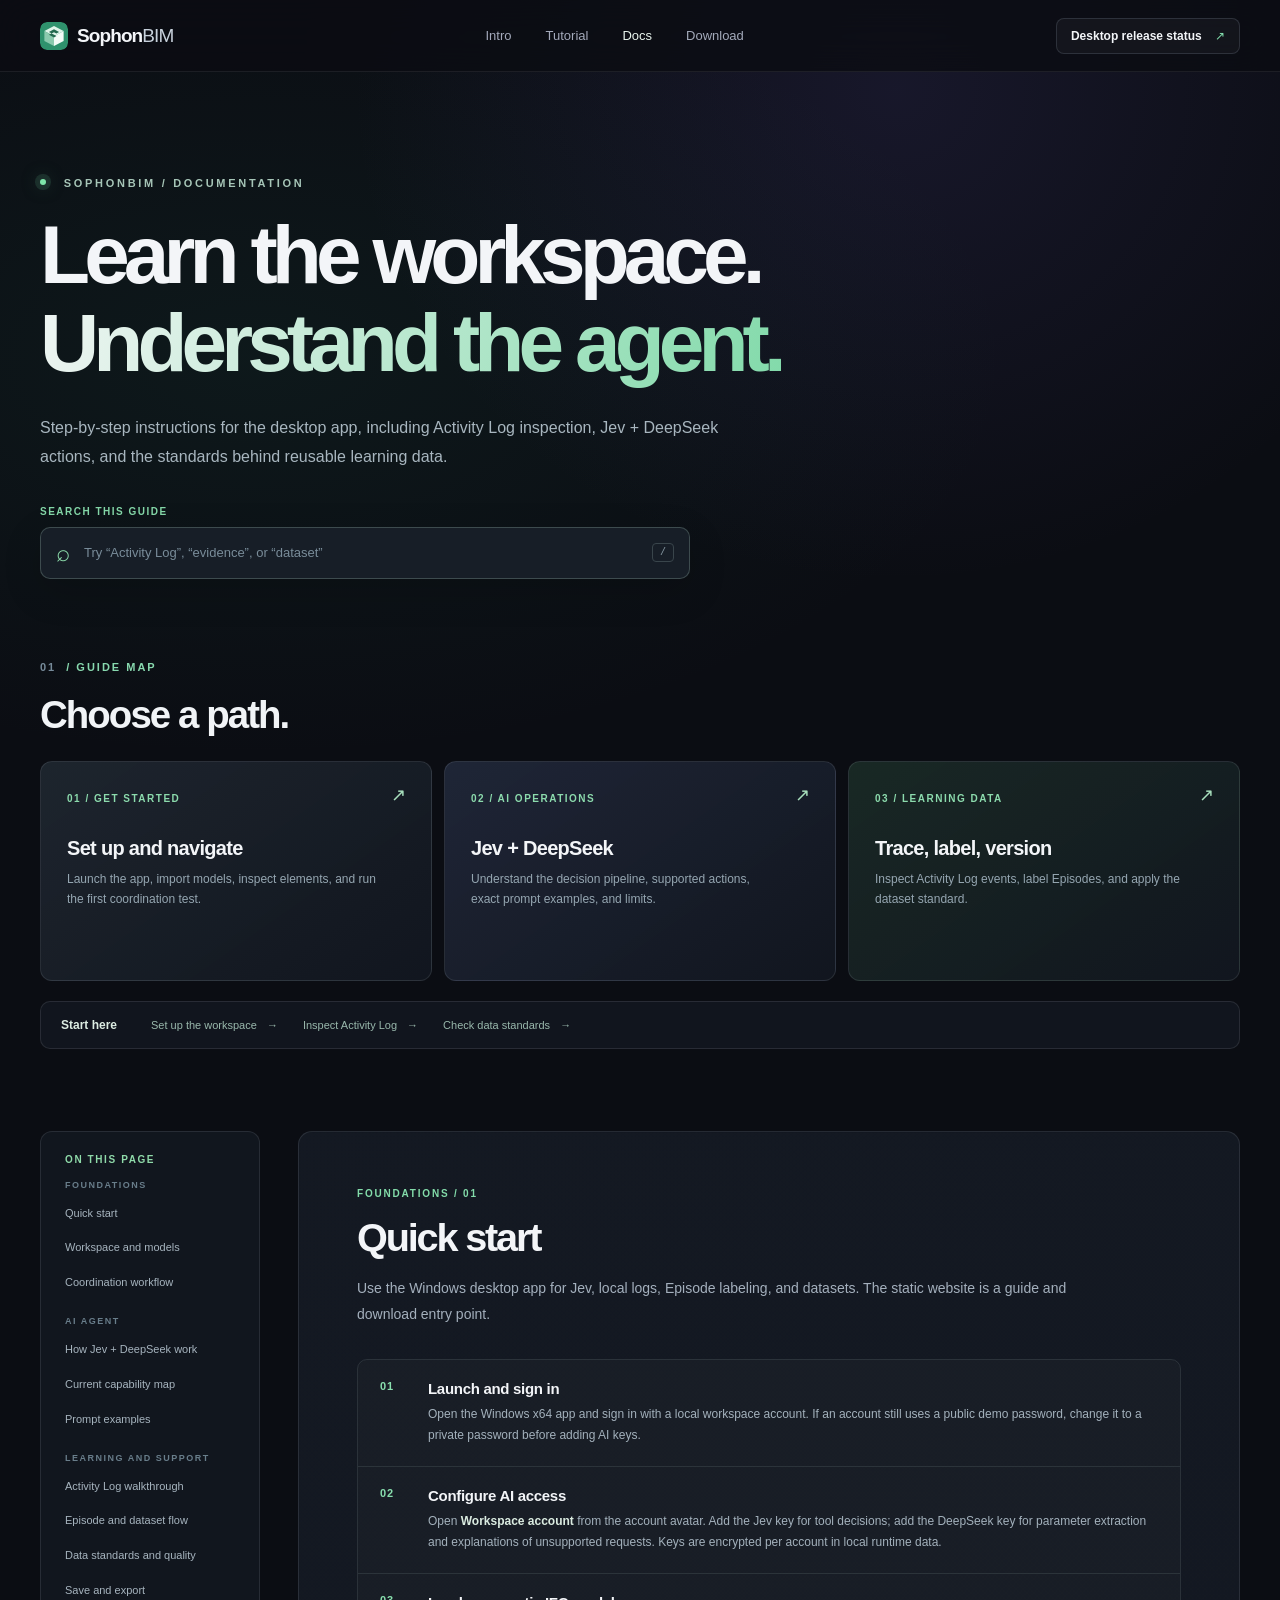
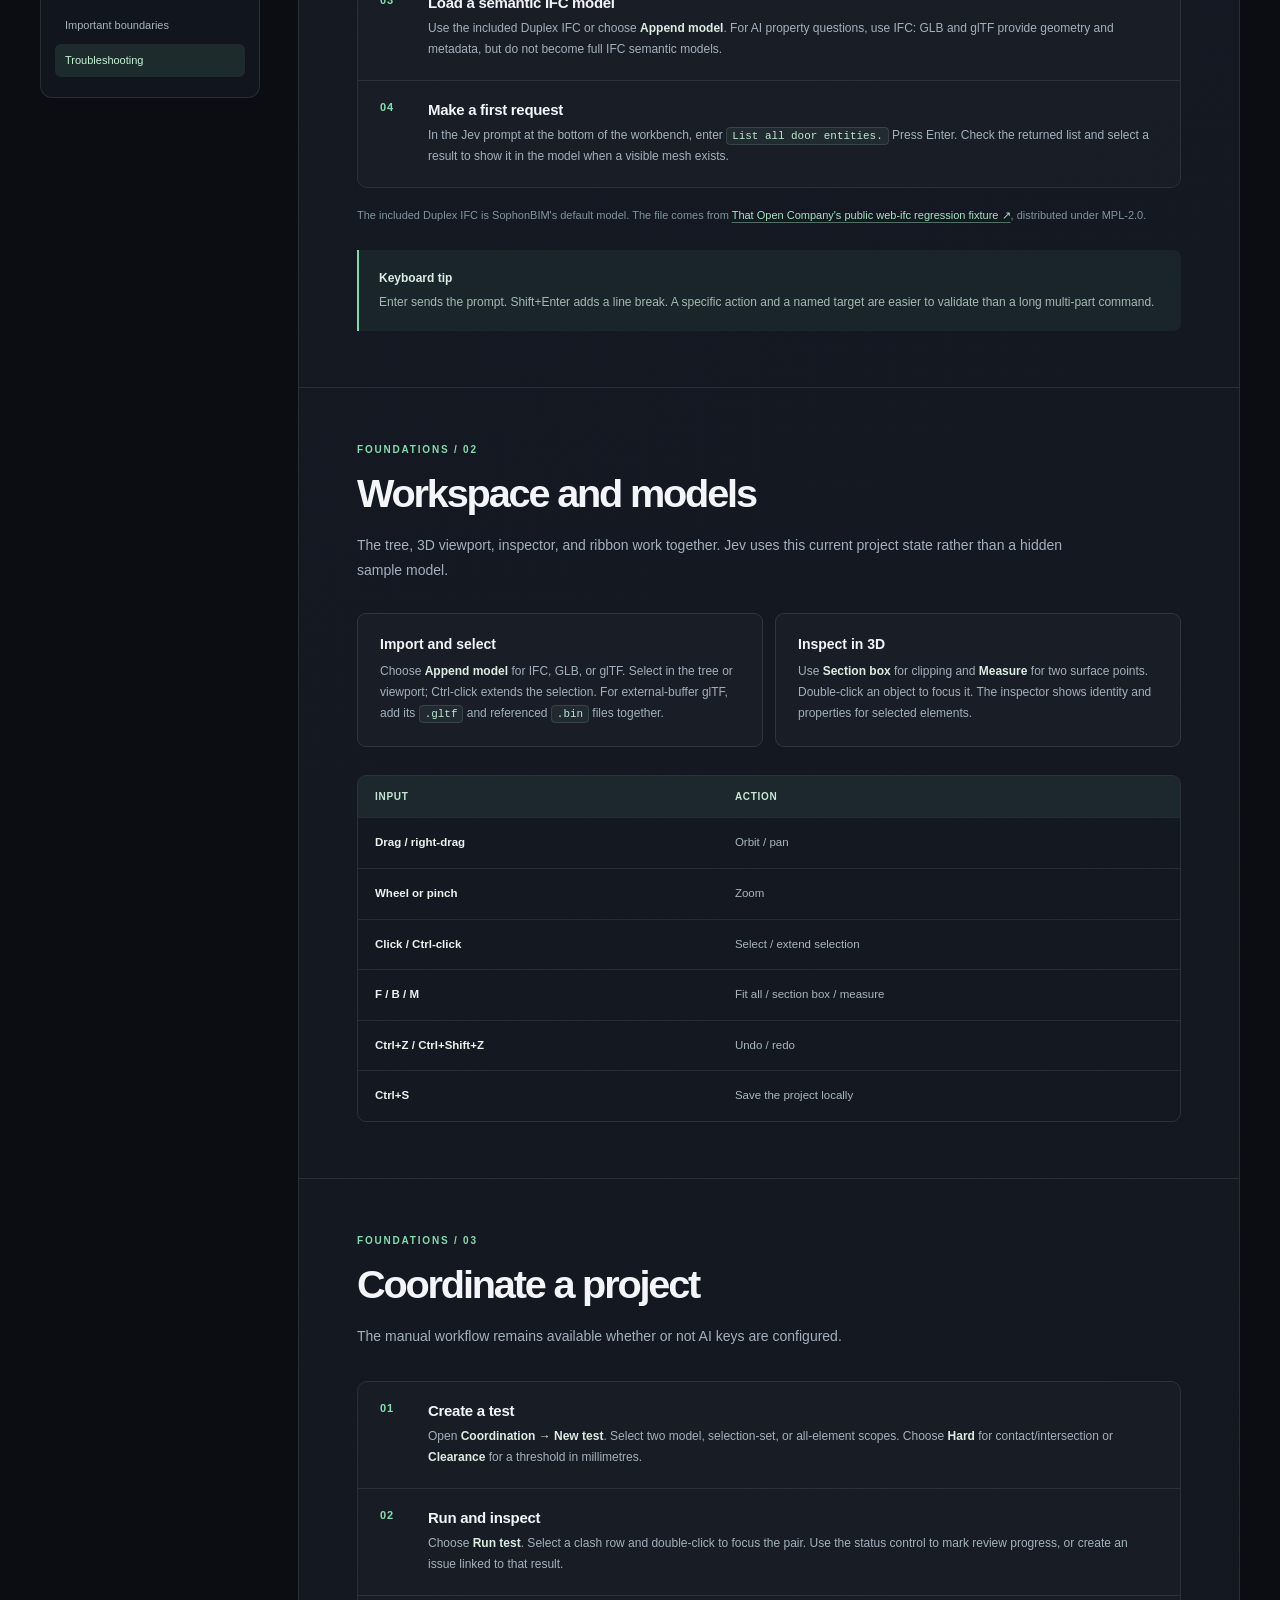
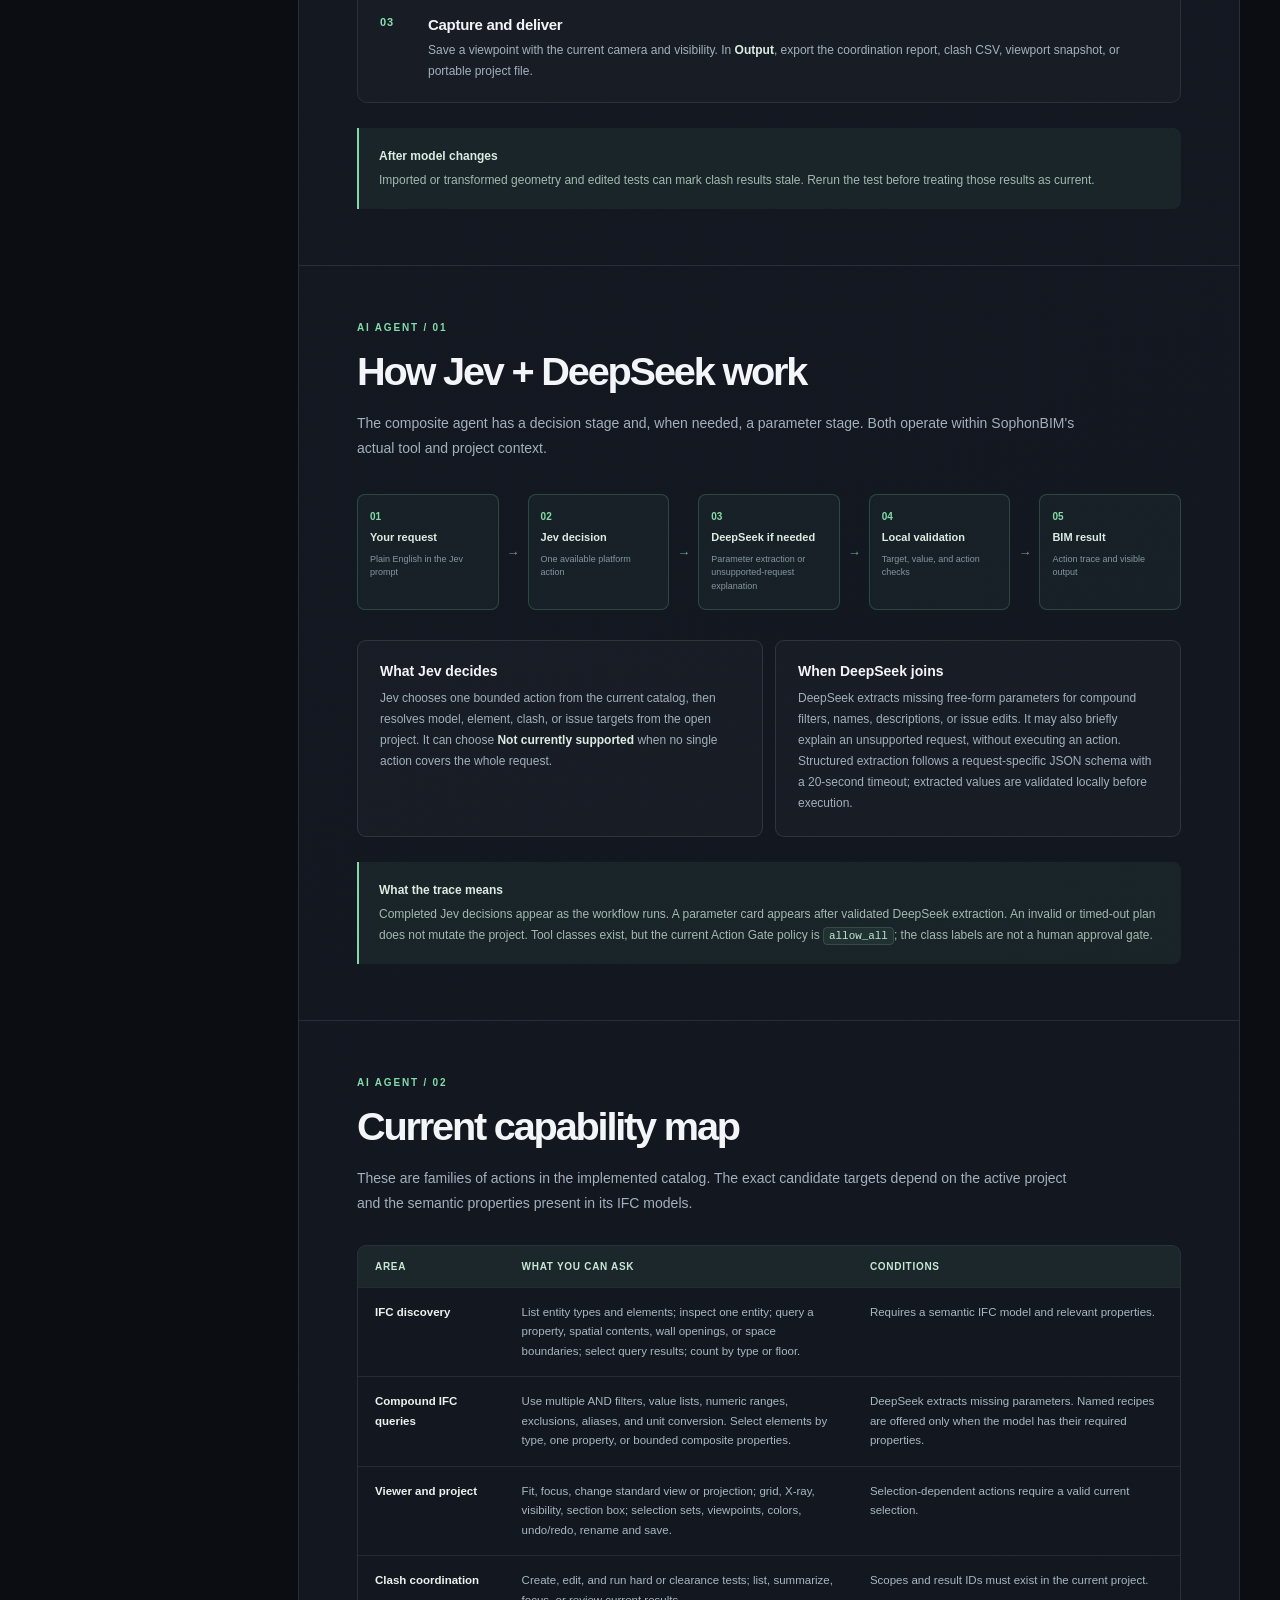
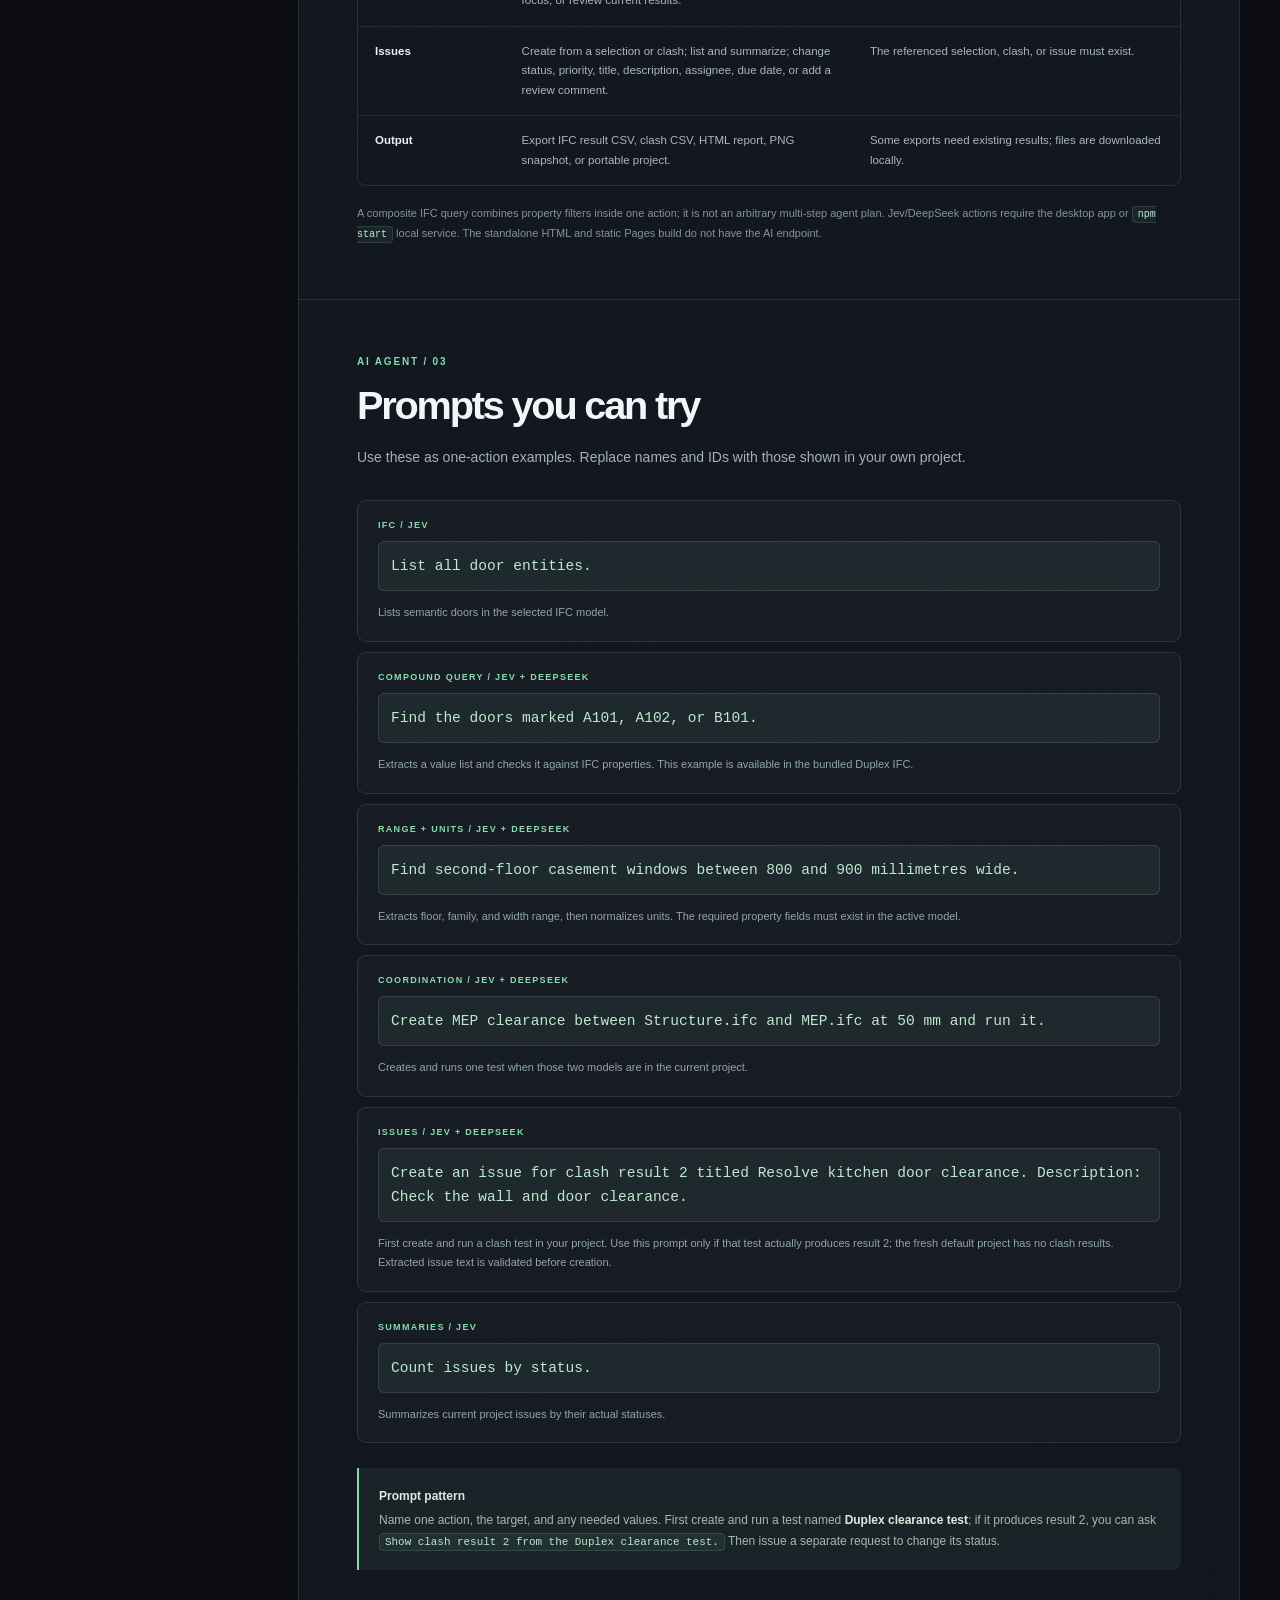
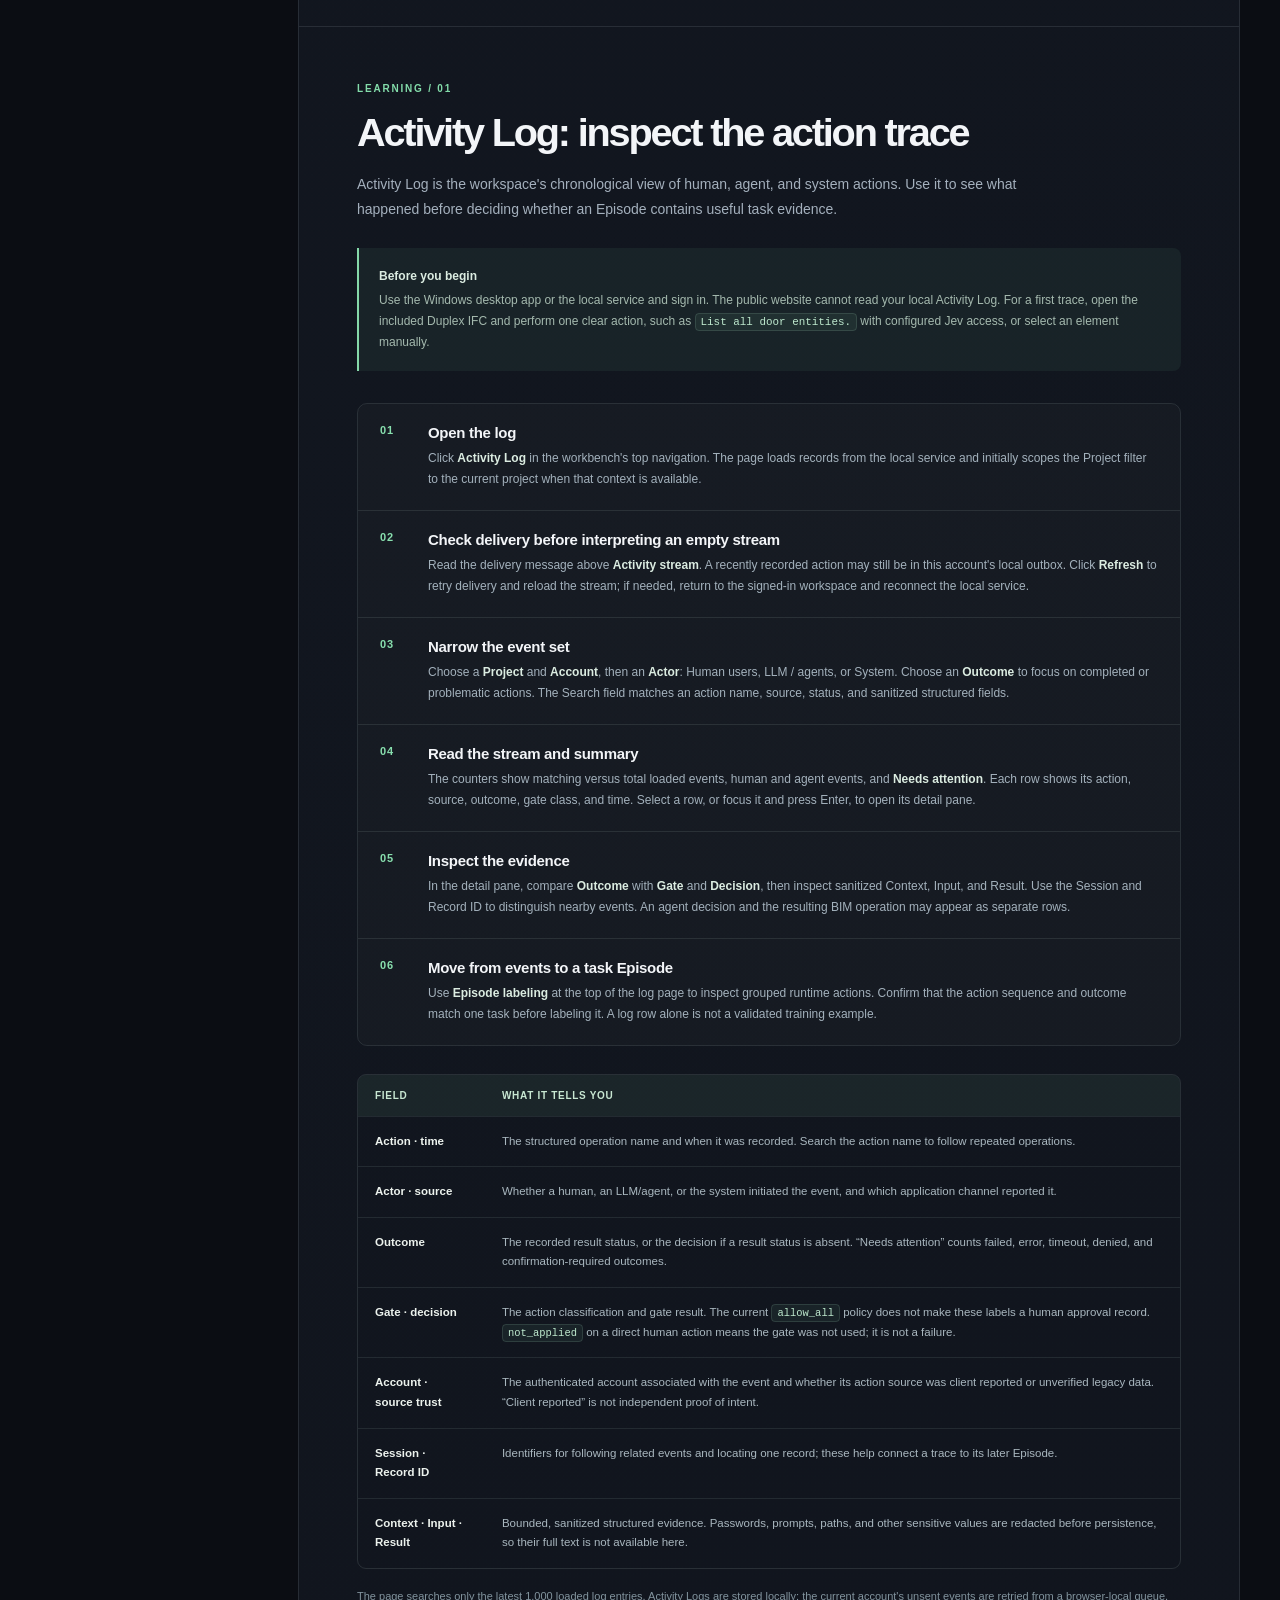
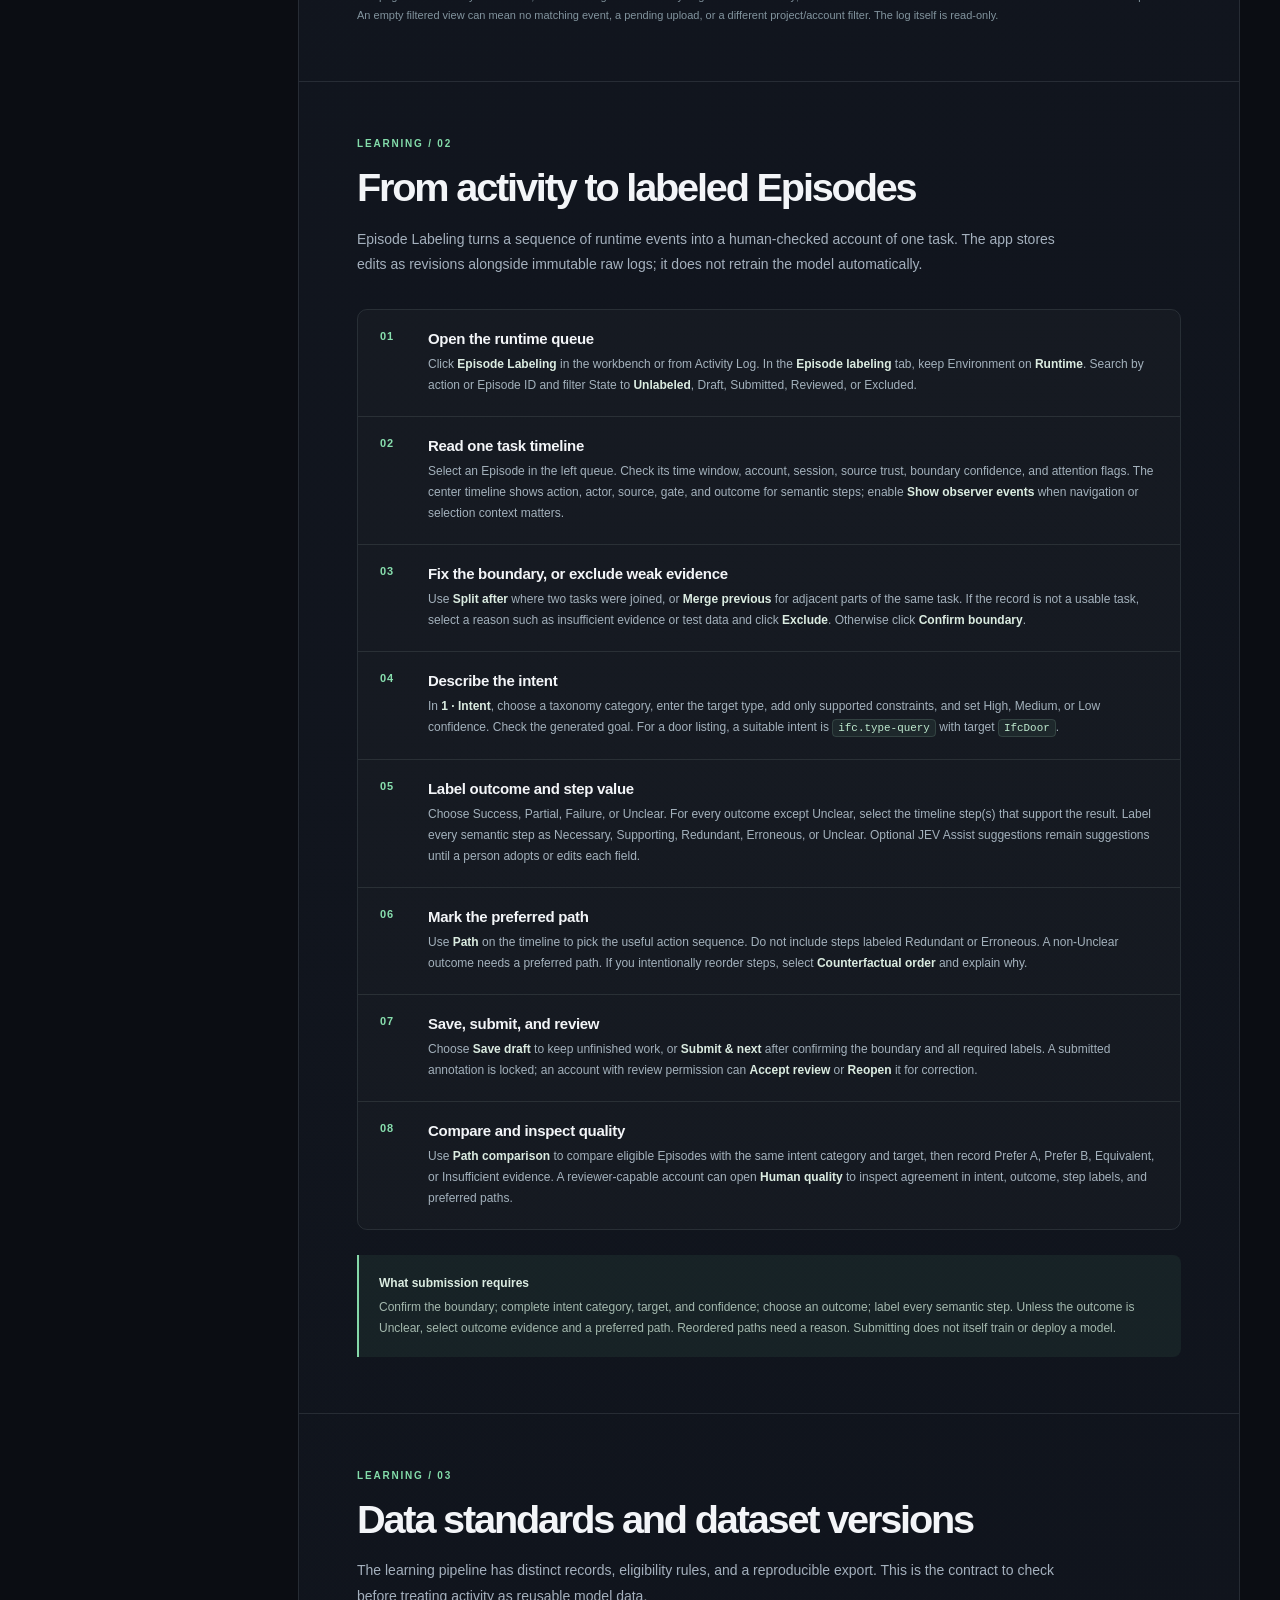
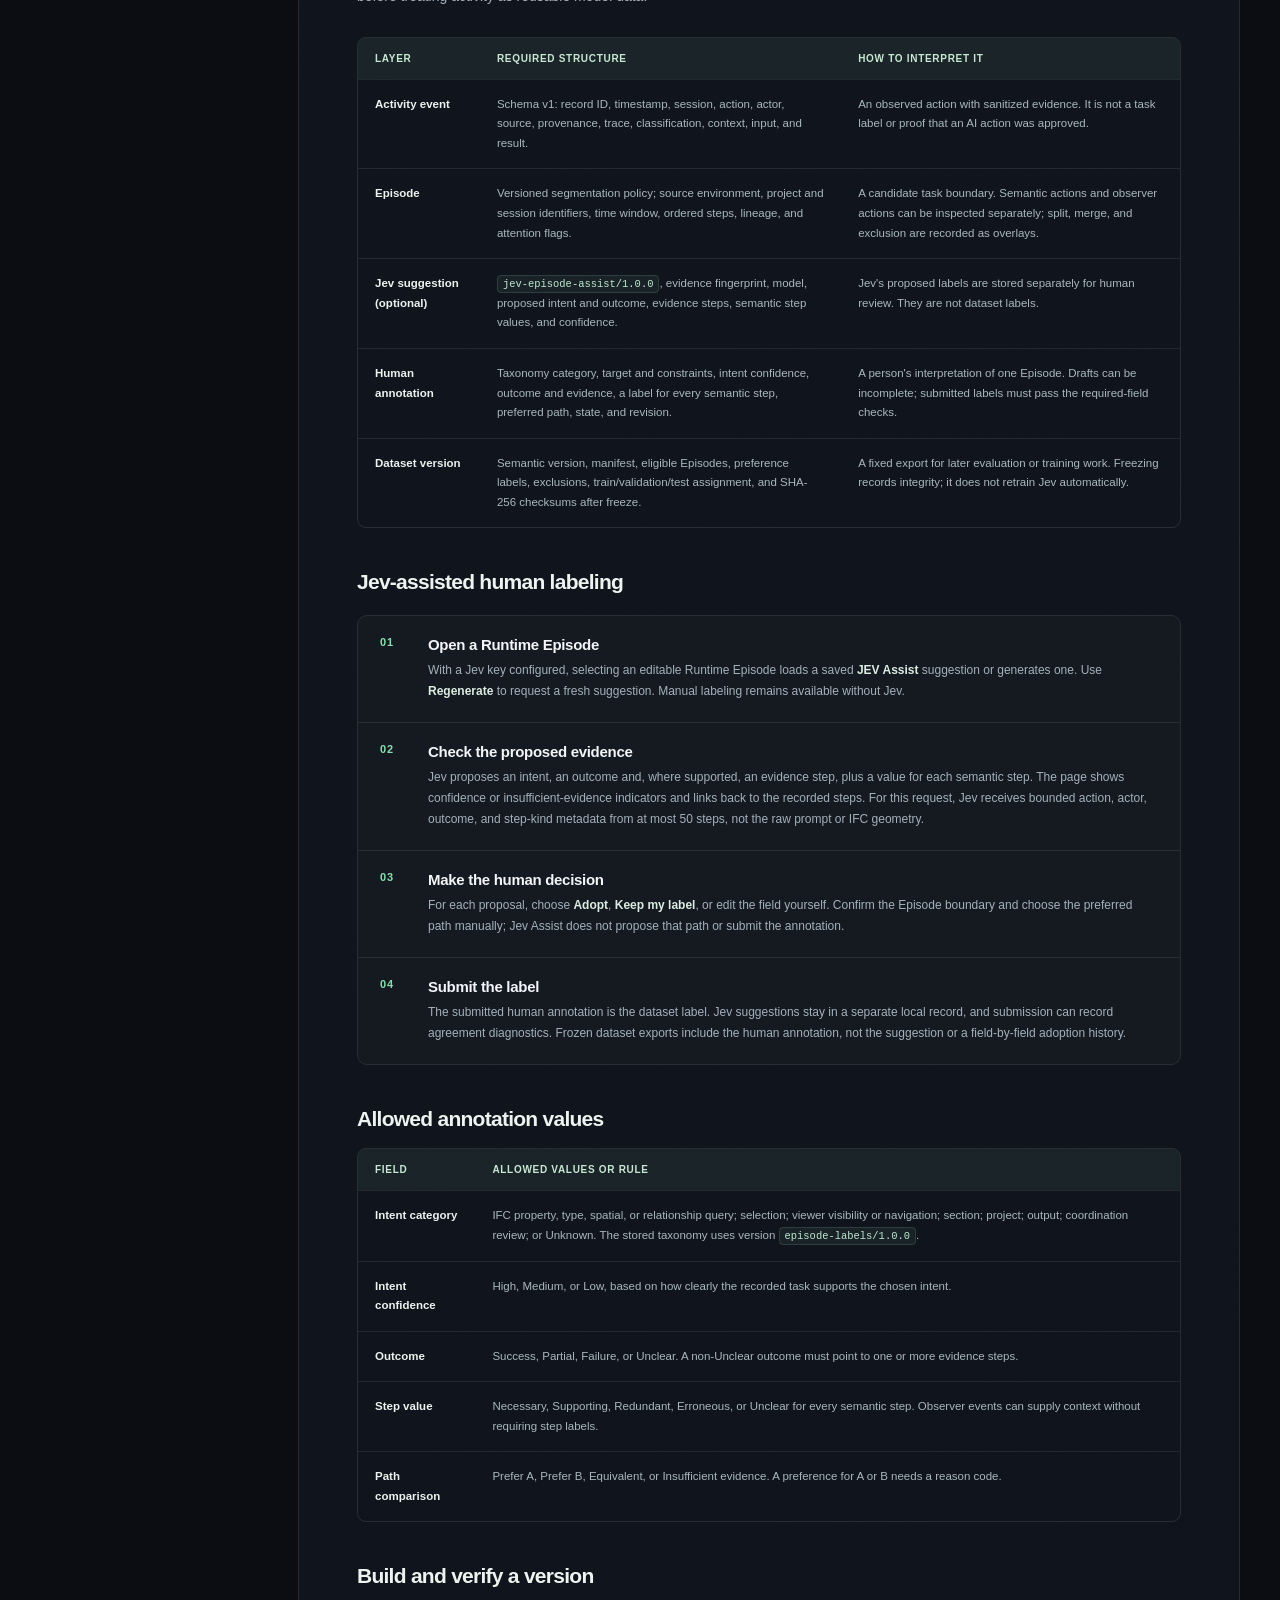
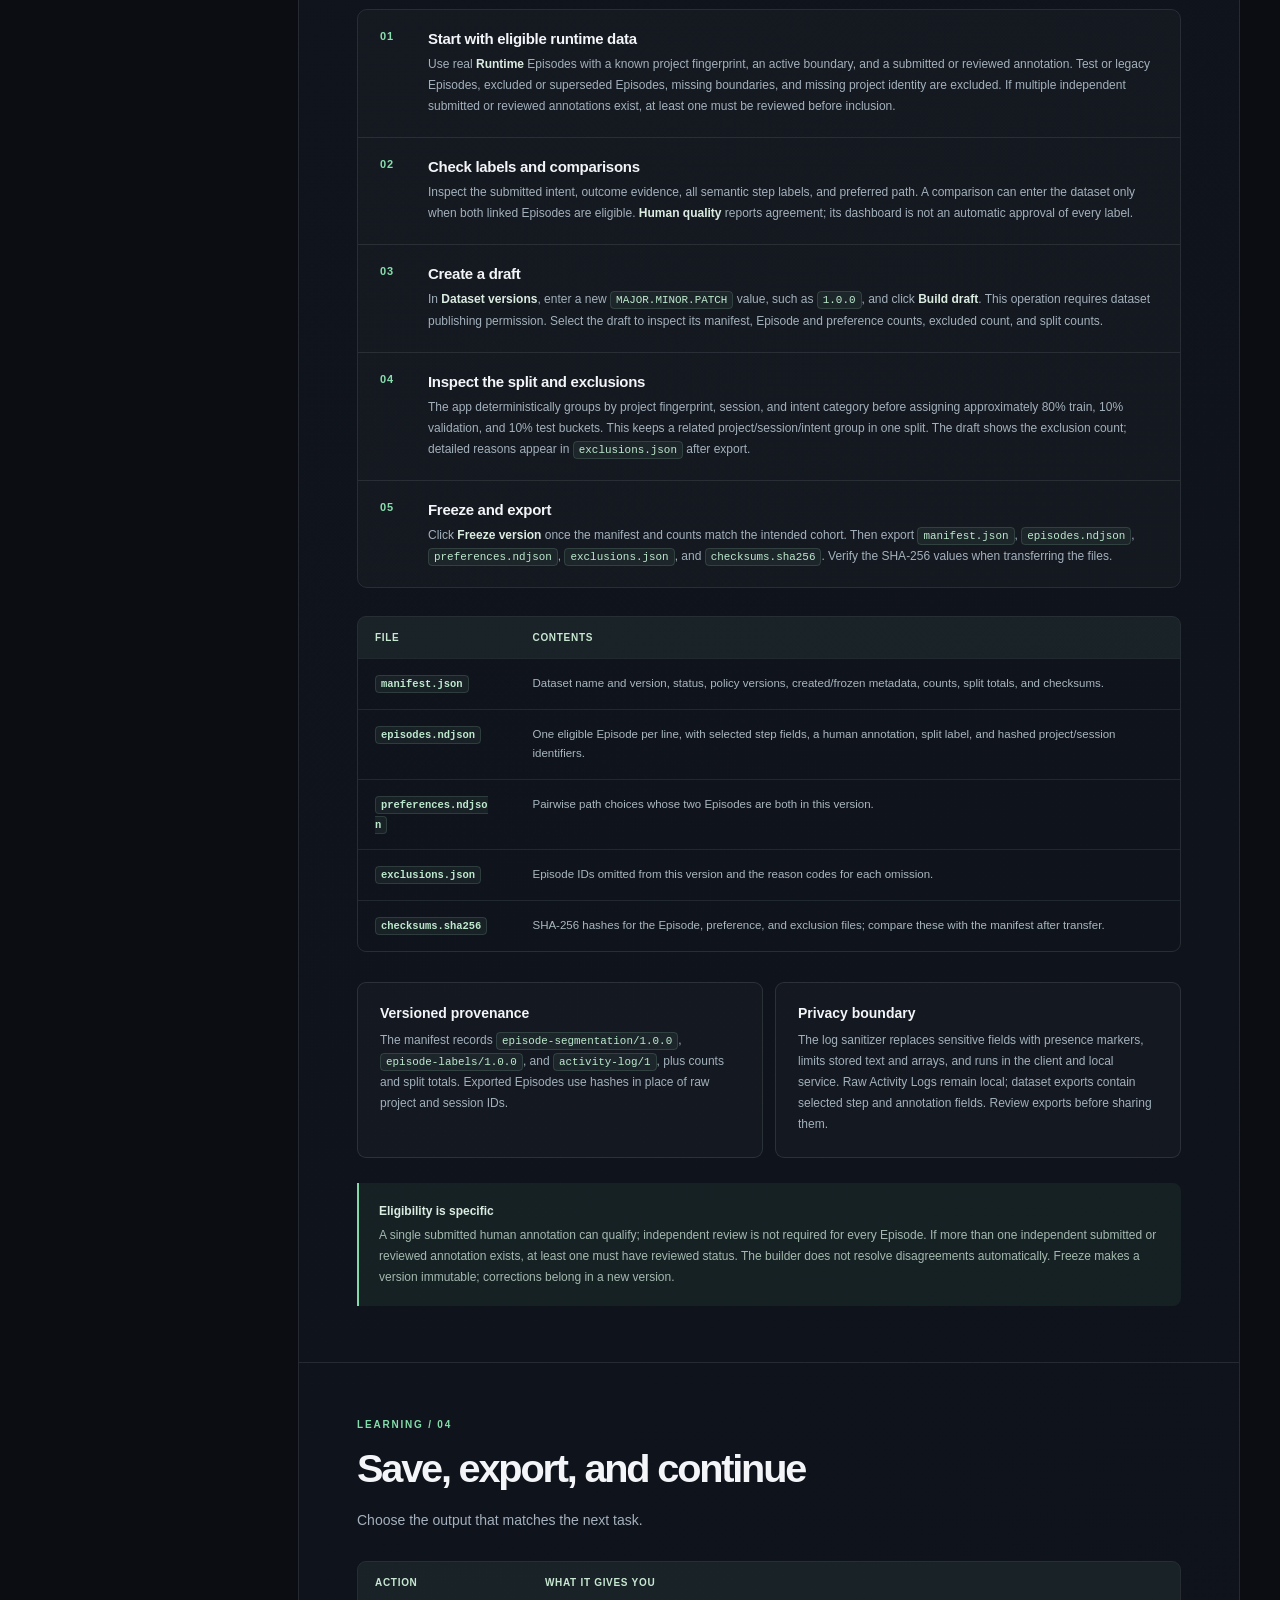
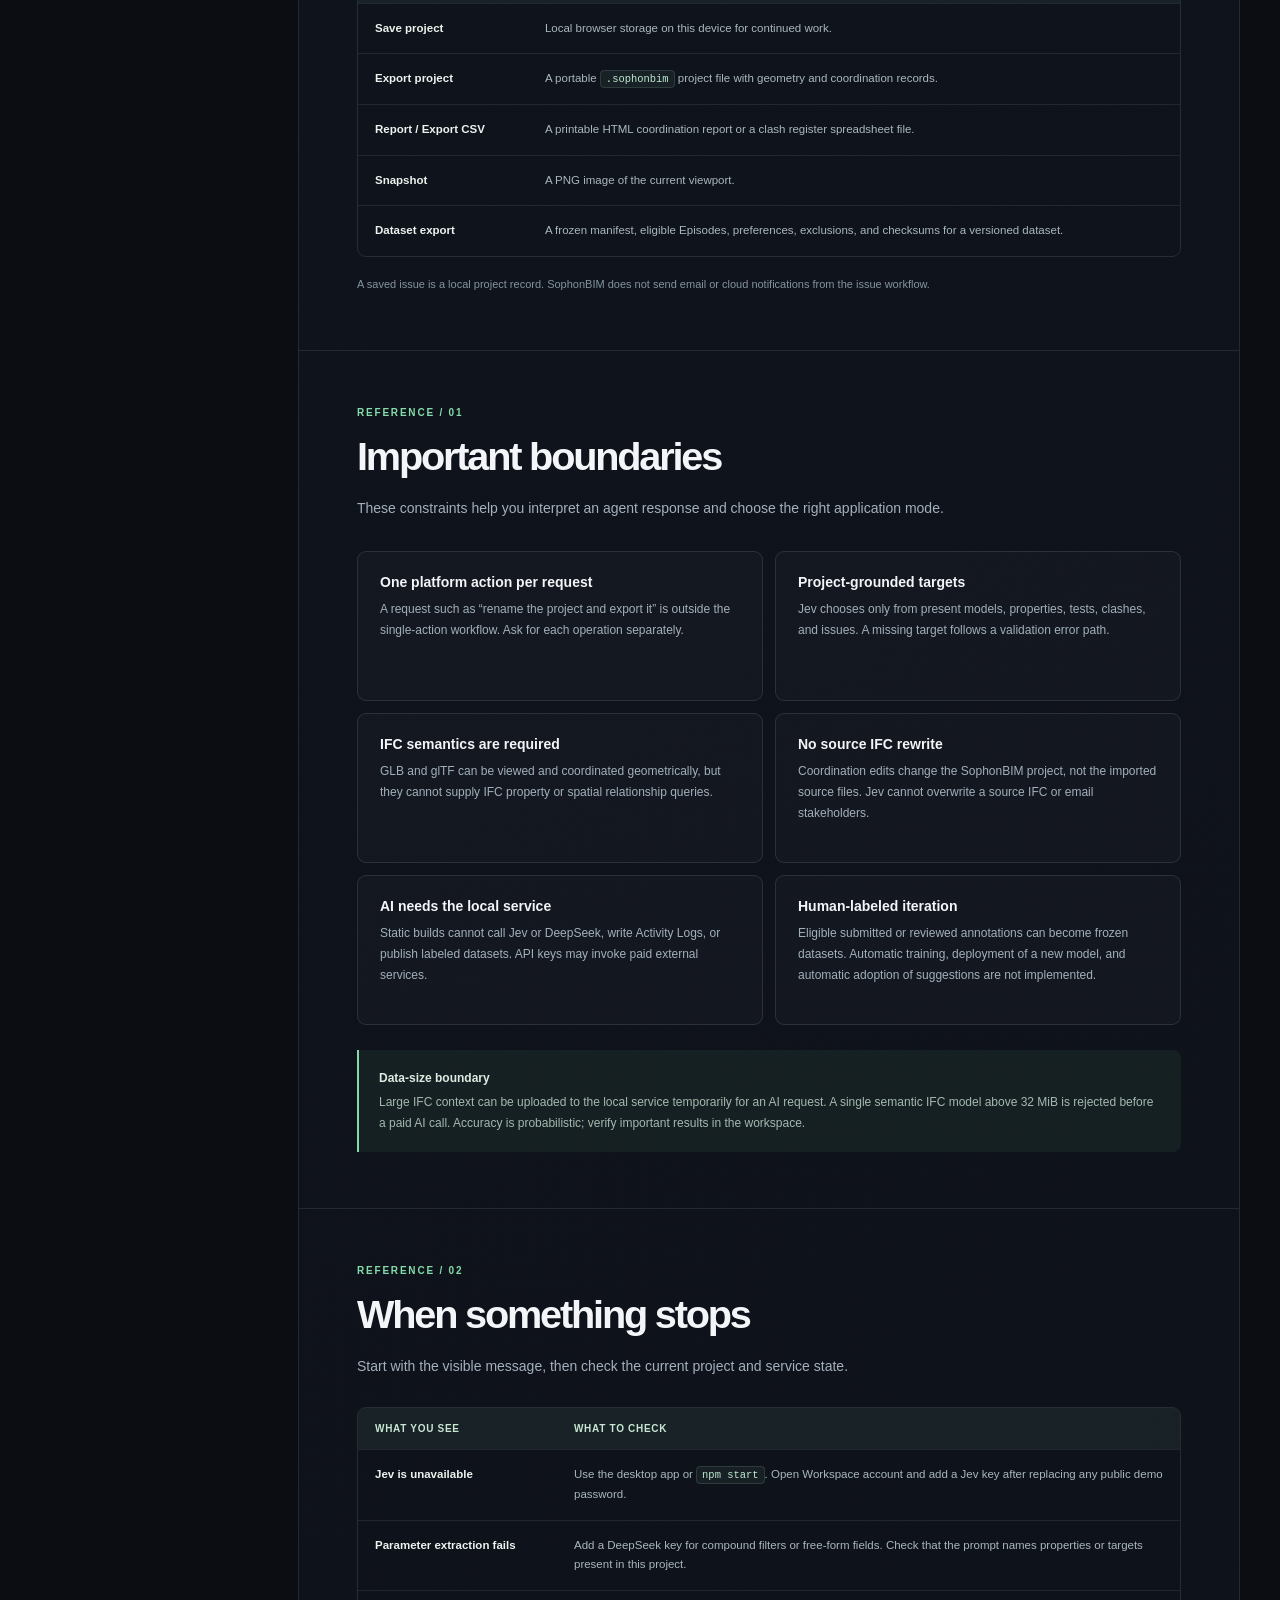
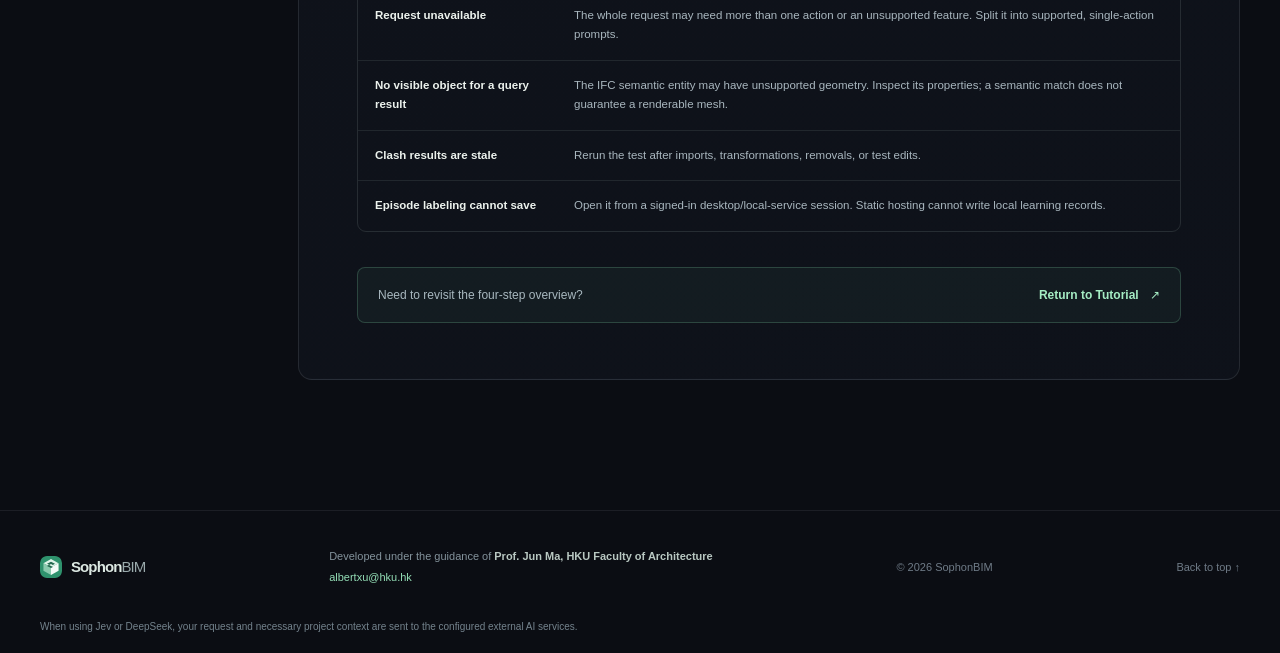
==== commit 3a18fe81: "Document Jev-assisted human labeling" ====
--- a/docs.html
+++ b/docs.html
@@ -177,9 +177,17 @@
           <div class="doc-table-wrap"><table class="doc-table"><caption>Data layers and their purpose</caption><thead><tr><th>Layer</th><th>Required structure</th><th>How to interpret it</th></tr></thead><tbody>
             <tr><td>Activity event</td><td>Schema v1: record ID, timestamp, session, action, actor, source, provenance, trace, classification, context, input, and result.</td><td>An observed action with sanitized evidence. It is not a task label or proof that an AI action was approved.</td></tr>
             <tr><td>Episode</td><td>Versioned segmentation policy; source environment, project and session identifiers, time window, ordered steps, lineage, and attention flags.</td><td>A candidate task boundary. Semantic actions and observer actions can be inspected separately; split, merge, and exclusion are recorded as overlays.</td></tr>
+            <tr><td>Jev suggestion (optional)</td><td><code>jev-episode-assist/1.0.0</code>, evidence fingerprint, model, proposed intent and outcome, evidence steps, semantic step values, and confidence.</td><td>Jev's proposed labels are stored separately for human review. They are not dataset labels.</td></tr>
             <tr><td>Human annotation</td><td>Taxonomy category, target and constraints, intent confidence, outcome and evidence, a label for every semantic step, preferred path, state, and revision.</td><td>A person's interpretation of one Episode. Drafts can be incomplete; submitted labels must pass the required-field checks.</td></tr>
             <tr><td>Dataset version</td><td>Semantic version, manifest, eligible Episodes, preference labels, exclusions, train/validation/test assignment, and SHA-256 checksums after freeze.</td><td>A fixed export for later evaluation or training work. Freezing records integrity; it does not retrain Jev automatically.</td></tr>
           </tbody></table></div>
+          <h3 class="doc-subheading">Jev-assisted human labeling</h3>
+          <ol class="doc-steps">
+            <li><b>01</b><div><h3>Open a Runtime Episode</h3><p>With a Jev key configured, selecting an editable Runtime Episode loads a saved <strong>JEV Assist</strong> suggestion or generates one. Use <strong>Regenerate</strong> to request a fresh suggestion. Manual labeling remains available without Jev.</p></div></li>
+            <li><b>02</b><div><h3>Check the proposed evidence</h3><p>Jev proposes an intent, an outcome and, where supported, an evidence step, plus a value for each semantic step. The page shows confidence or insufficient-evidence indicators and links back to the recorded steps. For this request, Jev receives bounded action, actor, outcome, and step-kind metadata from at most 50 steps, not the raw prompt or IFC geometry.</p></div></li>
+            <li><b>03</b><div><h3>Make the human decision</h3><p>For each proposal, choose <strong>Adopt</strong>, <strong>Keep my label</strong>, or edit the field yourself. Confirm the Episode boundary and choose the preferred path manually; Jev Assist does not propose that path or submit the annotation.</p></div></li>
+            <li><b>04</b><div><h3>Submit the label</h3><p>The submitted human annotation is the dataset label. Jev suggestions stay in a separate local record, and submission can record agreement diagnostics. Frozen dataset exports include the human annotation, not the suggestion or a field-by-field adoption history.</p></div></li>
+          </ol>
           <h3 class="doc-subheading">Allowed annotation values</h3>
           <div class="doc-table-wrap"><table class="doc-table"><caption>Human labeling vocabulary</caption><thead><tr><th>Field</th><th>Allowed values or rule</th></tr></thead><tbody>
             <tr><td>Intent category</td><td>IFC property, type, spatial, or relationship query; selection; viewer visibility or navigation; section; project; output; coordination review; or Unknown. The stored taxonomy uses version <code>episode-labels/1.0.0</code>.</td></tr>
@@ -207,7 +215,7 @@
             <div class="doc-mini-card"><h3>Versioned provenance</h3><p>The manifest records <code>episode-segmentation/1.0.0</code>, <code>episode-labels/1.0.0</code>, and <code>activity-log/1</code>, plus counts and split totals. Exported Episodes use hashes in place of raw project and session IDs.</p></div>
             <div class="doc-mini-card"><h3>Privacy boundary</h3><p>The log sanitizer replaces sensitive fields with presence markers, limits stored text and arrays, and runs in the client and local service. Raw Activity Logs remain local; dataset exports contain selected step and annotation fields. Review exports before sharing them.</p></div>
           </div>
-          <div class="doc-callout"><strong>Eligibility is specific</strong><p>A single submitted human annotation can qualify; independent review is not required for every Episode. If more than one independent label exists without a reviewed resolution, that Episode is excluded. Freeze makes a version immutable; corrections belong in a new version.</p></div>
+          <div class="doc-callout"><strong>Eligibility is specific</strong><p>A single submitted human annotation can qualify; independent review is not required for every Episode. If more than one independent submitted or reviewed annotation exists, at least one must have reviewed status. The builder does not resolve disagreements automatically. Freeze makes a version immutable; corrections belong in a new version.</p></div>
         </section>
 
         <section class="doc-section" id="exports">
--- a/styles.css
+++ b/styles.css
@@ -87,6 +87,13 @@
 .release-details{display:grid;grid-template-columns:1fr 1fr;margin:23px 0 28px}
 .release-details>div{display:grid;gap:7px}.release-details>div+div{border-left:1px solid var(--line);padding-left:25px}
 .release-details span{font-size:10px;letter-spacing:1.5px;color:#758998;font-weight:750}.release-details strong{font-size:13px;font-weight:650;color:#e0e8e6}
+.download-options{display:grid;gap:13px;margin-top:21px}
+.download-option{border:1px solid rgba(207,228,220,.12);border-radius:11px;padding:17px;background:rgba(255,255,255,.025)}
+.download-option-heading{display:flex;align-items:flex-start;justify-content:space-between;gap:12px;margin-bottom:15px}
+.download-option-heading h4{margin:0 0 4px;color:#e7efeb;font-size:15px;letter-spacing:-.025em}
+.download-option-heading p{margin:0;color:#93a3a7;font-size:11px}
+.download-option-version{color:#9bb1a6;font-size:10px;font-weight:700;white-space:nowrap}
+.download-option .download-status{min-height:0;margin:9px 1px 0}
 .button-download{width:100%;height:49px;background:linear-gradient(180deg,#9de7bc,#78d6a5);color:#10231a;justify-content:space-between;padding-inline:18px}
 .button-download{border:0;font-family:inherit;cursor:pointer;text-align:left}
 .button-download:focus-visible,button:focus-visible{outline:2px solid var(--green);outline-offset:4px}
@@ -107,11 +114,12 @@
 .install-notice h2{margin:0;font-size:28px;line-height:1.18;letter-spacing:-.045em}
 .install-notice p:not(.install-notice-kicker){color:#b0bec5;font-size:13px;line-height:1.72}
 .install-notice-test{padding:13px 15px;border-left:2px solid #83dfad;background:rgba(131,223,173,.065)}
+.install-notice .install-notice-arm{padding:13px 15px;border-left:2px solid #d9ba82;background:rgba(217,186,130,.075);color:#d7c4a5!important}
 .install-notice .install-notice-pending{color:#d7be8d!important}
 .install-notice-actions{display:flex;justify-content:flex-end;flex-wrap:wrap;gap:10px;margin-top:24px}
 .install-notice-actions .button{border:0;font-family:inherit;cursor:pointer}
 .install-notice-actions .button-quiet{border:1px solid rgba(211,225,237,.16)}
-.notice-confirm[hidden],.install-notice-pending[hidden]{display:none}
+.notice-confirm[hidden],.install-notice-pending[hidden],.install-notice-arm[hidden]{display:none}
 .site-footer{border-top:1px solid rgba(220,228,238,.08);background:#0b0d13}
 .footer-inner{min-height:95px;display:flex;align-items:center;justify-content:space-between;gap:20px;color:#6f7b87;font-size:11px}
 .footer-brand{font-size:15px;color:#dce8e2}.footer-brand span span{color:#9aaaac}
